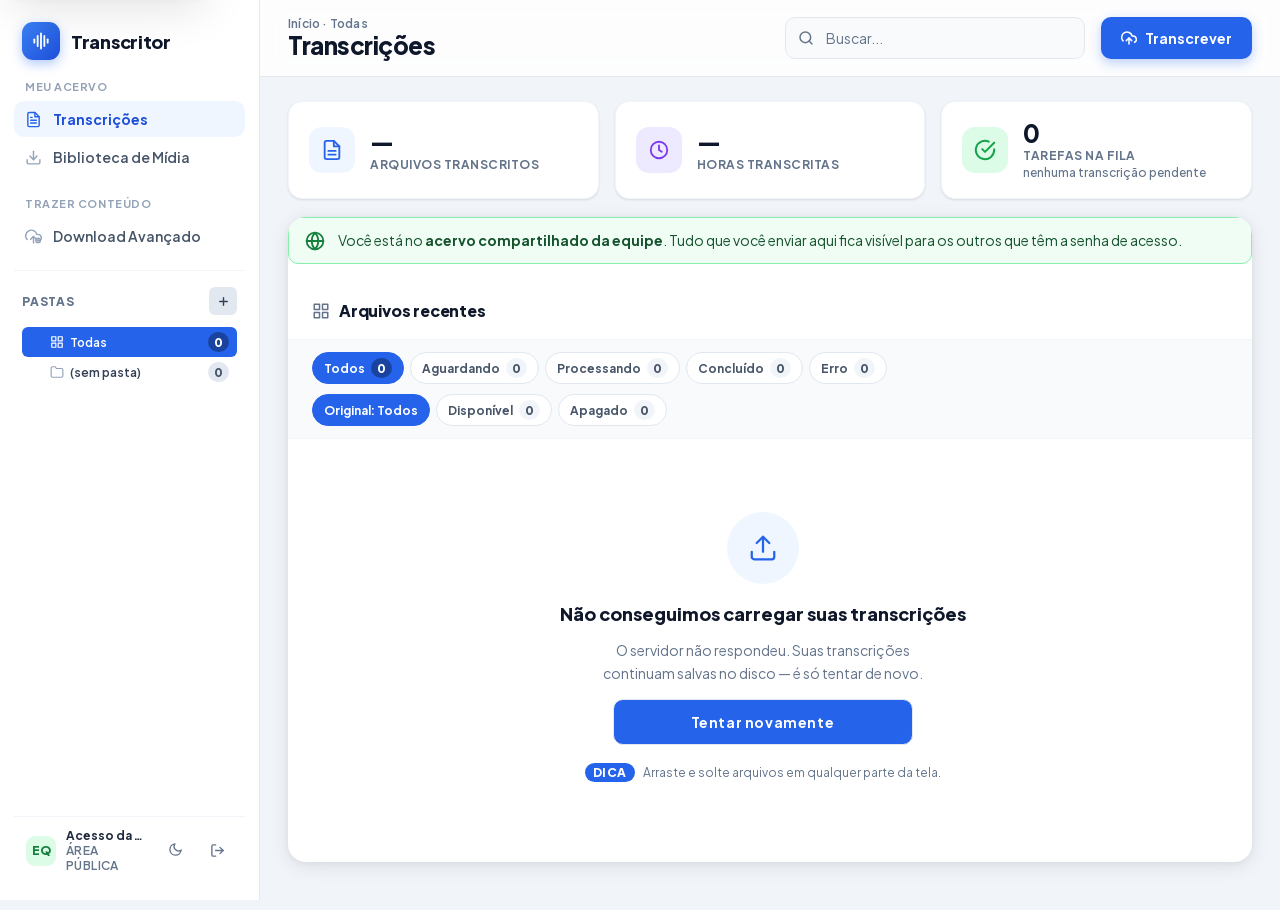
==== index.html @ 123b04af "fix(ui): Configurações cabe na tela sem rolar O modal tinha 480px de largura e 1110px de conteúdo co" ====
<!DOCTYPE html>
<html lang="pt-BR">
<head>
  <meta charset="UTF-8" />
  <meta name="viewport" content="width=device-width, initial-scale=1.0, viewport-fit=cover" />
  <title>Whisper Transcritor</title>
  <link rel="icon" type="image/svg+xml" href="/static/favicon.svg" />
  <!-- Tema: CLARO por padrão. Só fica escuro se o usuário tiver escolhido antes.
       Roda antes do CSS para não haver flash de tema errado no carregamento. -->
  <script>
    (function () {
      try {
        if (localStorage.getItem('whisper-theme') === 'dark')
          document.documentElement.setAttribute('data-theme', 'dark');
      } catch (e) {}
    })();
  </script>
  <link rel="stylesheet" href="/static/style.css" />
</head>
<body>

<a class="skip-link" href="#main">Pular para o conteúdo</a>

<div class="app-shell">

  <!-- ═══ SIDEBAR GLOBAL ═══ -->
  <aside class="app-sidebar" id="app-sidebar" aria-label="Navegação principal">
    <div class="app-brand">
      <div class="app-brand-mark" aria-hidden="true">
        <svg width="20" height="20" viewBox="0 0 24 24" fill="none" stroke="currentColor" stroke-width="2.2" stroke-linecap="round" stroke-linejoin="round"><line x1="4" y1="10" x2="4" y2="14"/><line x1="8" y1="6" x2="8" y2="18"/><line x1="12" y1="3" x2="12" y2="21"/><line x1="16" y1="6" x2="16" y2="18"/><line x1="20" y1="10" x2="20" y2="14"/></svg>
      </div>
      <span class="app-brand-name">Transcritor</span>
    </div>

    <nav class="app-nav" role="tablist" aria-label="Seções">
      <div class="nav-group-label" aria-hidden="true">Meu acervo</div>
      <button type="button" id="main-tab-transcriptions" class="app-nav-item" role="tab" aria-selected="true" aria-controls="card-transcriptions" tabindex="0" onclick="switchMainTab('transcriptions')" onkeydown="onTablistKey(event, 'main')">
        <svg width="17" height="17" viewBox="0 0 24 24" fill="none" stroke="currentColor" stroke-width="2" stroke-linecap="round" stroke-linejoin="round" aria-hidden="true"><path d="M14 2H6a2 2 0 0 0-2 2v16a2 2 0 0 0 2 2h12a2 2 0 0 0 2-2V8z"/><polyline points="14 2 14 8 20 8"/><line x1="16" y1="13" x2="8" y2="13"/><line x1="16" y1="17" x2="8" y2="17"/><polyline points="10 9 9 9 8 9"/></svg>
        Transcrições
      </button>
      <button type="button" id="main-tab-public" class="app-nav-item admin-only" role="tab" aria-selected="false" aria-controls="card-transcriptions" tabindex="-1" onclick="switchMainTab('public')" onkeydown="onTablistKey(event, 'main')">
        <svg width="17" height="17" viewBox="0 0 24 24" fill="none" stroke="currentColor" stroke-width="2" stroke-linecap="round" stroke-linejoin="round" aria-hidden="true"><circle cx="12" cy="12" r="10"/><line x1="2" y1="12" x2="22" y2="12"/><path d="M12 2a15.3 15.3 0 0 1 4 10 15.3 15.3 0 0 1-4 10 15.3 15.3 0 0 1-4-10 15.3 15.3 0 0 1 4-10z"/></svg>
        Transcrições Públicas
      </button>
      <button type="button" id="main-tab-media" class="app-nav-item" role="tab" aria-selected="false" aria-controls="card-media" tabindex="-1" onclick="switchMainTab('media')" onkeydown="onTablistKey(event, 'main')">
        <svg width="17" height="17" viewBox="0 0 24 24" fill="none" stroke="currentColor" stroke-width="2" stroke-linecap="round" stroke-linejoin="round" aria-hidden="true"><path d="M21 15v4a2 2 0 0 1-2 2H5a2 2 0 0 1-2-2v-4"/><polyline points="7 10 12 15 17 10"/><line x1="12" y1="15" x2="12" y2="3"/></svg>
        Biblioteca de Mídia
      </button>
      <div class="nav-group-label" aria-hidden="true">Trazer conteúdo</div>
      <button type="button" id="main-tab-advanced" class="app-nav-item" role="tab" aria-selected="false" aria-controls="card-advanced" tabindex="-1" onclick="switchMainTab('advanced')" onkeydown="onTablistKey(event, 'main')">
        <svg width="17" height="17" viewBox="0 0 24 24" fill="none" stroke="currentColor" stroke-width="2" stroke-linecap="round" stroke-linejoin="round" aria-hidden="true"><polyline points="16 16 12 12 8 16"/><line x1="12" y1="12" x2="12" y2="21"/><path d="M20.39 18.39A5 5 0 0 0 18 9h-1.26A8 8 0 1 0 3 16.3"/><circle cx="18.5" cy="17.5" r="3.2"/><path d="M18.5 16.3v2.4M17.3 17.5h2.4"/></svg>
        Download Avançado
      </button>
      <button type="button" id="main-tab-subs" class="app-nav-item admin-only" role="tab" aria-selected="false" aria-controls="card-subs" tabindex="-1" onclick="switchMainTab('subs')" onkeydown="onTablistKey(event, 'main')">
        <svg width="17" height="17" viewBox="0 0 24 24" fill="none" stroke="currentColor" stroke-width="2" stroke-linecap="round" stroke-linejoin="round" aria-hidden="true"><path d="M4 11a9 9 0 0 1 9 9"/><path d="M4 4a16 16 0 0 1 16 16"/><circle cx="5" cy="19" r="1.5"/></svg>
        Assinaturas
      </button>
      <button type="button" id="main-tab-social" class="app-nav-item admin-only" role="tab" aria-selected="false" aria-controls="card-social" tabindex="-1" onclick="switchMainTab('social')" onkeydown="onTablistKey(event, 'main')">
        <svg width="17" height="17" viewBox="0 0 24 24" fill="none" stroke="currentColor" stroke-width="2" stroke-linecap="round" stroke-linejoin="round" aria-hidden="true"><rect x="2" y="2" width="20" height="20" rx="5"/><circle cx="12" cy="12" r="4"/><circle cx="17.5" cy="6.5" r="1"/></svg>
        Redes Sociais
      </button>
      <div class="nav-group-label group-empty-for-public" aria-hidden="true">Ferramentas</div>
      <button type="button" id="main-tab-compress" class="app-nav-item admin-only" role="tab" aria-selected="false" aria-controls="card-compress" tabindex="-1" onclick="switchMainTab('compress')" onkeydown="onTablistKey(event, 'main')">
        <svg width="17" height="17" viewBox="0 0 24 24" fill="none" stroke="currentColor" stroke-width="2" stroke-linecap="round" stroke-linejoin="round" aria-hidden="true"><polyline points="4 14 10 14 10 20"/><polyline points="20 10 14 10 14 4"/><line x1="14" y1="10" x2="21" y2="3"/><line x1="3" y1="21" x2="10" y2="14"/></svg>
        Comprimir Vídeo
      </button>
      <button type="button" class="app-nav-item admin-only" onclick="openSettings()">
        <svg width="17" height="17" viewBox="0 0 24 24" fill="none" stroke="currentColor" stroke-width="2" stroke-linecap="round" stroke-linejoin="round" aria-hidden="true"><circle cx="12" cy="12" r="3"/><path d="M19.4 15a1.65 1.65 0 0 0 .33 1.82l.06.06a2 2 0 0 1 0 2.83 2 2 0 0 1-2.83 0l-.06-.06a1.65 1.65 0 0 0-1.82-.33 1.65 1.65 0 0 0-1 1.51V21a2 2 0 0 1-2 2 2 2 0 0 1-2-2v-.09A1.65 1.65 0 0 0 9 19.4a1.65 1.65 0 0 0-1.82.33l-.06.06a2 2 0 0 1-2.83 0 2 2 0 0 1 0-2.83l.06-.06a1.65 1.65 0 0 0 .33-1.82 1.65 1.65 0 0 0-1.51-1H3a2 2 0 0 1-2-2 2 2 0 0 1 2-2h.09A1.65 1.65 0 0 0 4.6 9a1.65 1.65 0 0 0-.33-1.82l-.06-.06a2 2 0 0 1 0-2.83 2 2 0 0 1 2.83 0l.06.06a1.65 1.65 0 0 0 1.82.33H9a1.65 1.65 0 0 0 1-1.51V3a2 2 0 0 1 2-2 2 2 0 0 1 2 2v.09a1.65 1.65 0 0 0 1 1.51 1.65 1.65 0 0 0 1.82-.33l.06-.06a2 2 0 0 1 2.83 0 2 2 0 0 1 0 2.83l-.06.06a1.65 1.65 0 0 0-.33 1.82V9a1.65 1.65 0 0 0 1.51 1H21a2 2 0 0 1 2 2 2 2 0 0 1-2 2h-.09a1.65 1.65 0 0 0-1.51 1z"/></svg>
        Configurações
      </button>
    </nav>

    <!-- Sidebar de pastas -->
    <aside class="folder-sidebar" id="folder-sidebar" aria-label="Pastas">
      <div class="folder-sidebar-header">
        <span class="folder-sidebar-title">Pastas</span>
        <button type="button" class="folder-new-btn" onclick="promptCreateFolder('')" aria-label="Nova pasta na raiz" title="Nova pasta">
          <svg width="13" height="13" viewBox="0 0 24 24" fill="none" stroke="currentColor" stroke-width="2.6" stroke-linecap="round" stroke-linejoin="round" aria-hidden="true"><line x1="12" y1="5" x2="12" y2="19"/><line x1="5" y1="12" x2="19" y2="12"/></svg>
          <span class="folder-new-btn-label">Nova pasta</span>
        </button>
      </div>
      <div class="folder-tree" id="folder-tree">
        <!-- populated by renderFolderTree() -->
      </div>
    </aside>

    <!-- Identidade da sessão + sair -->
    <div class="session-box" id="session-box">
      <div class="session-avatar" id="session-avatar" aria-hidden="true">—</div>
      <div class="session-info">
        <div class="session-role" id="session-role">Carregando...</div>
        <div class="session-hint" id="session-hint"></div>
      </div>
      <button type="button" class="session-logout" id="theme-toggle" onclick="toggleTheme()" aria-label="Alternar tema claro/escuro" title="Tema claro/escuro">
        <span id="theme-icon" aria-hidden="true"></span>
      </button>
      <button type="button" class="session-logout" onclick="doLogout()" aria-label="Sair" title="Sair">
        <svg width="15" height="15" viewBox="0 0 24 24" fill="none" stroke="currentColor" stroke-width="2.2" stroke-linecap="round" stroke-linejoin="round" aria-hidden="true"><path d="M9 21H5a2 2 0 0 1-2-2V5a2 2 0 0 1 2-2h4"/><polyline points="16 17 21 12 16 7"/><line x1="21" y1="12" x2="9" y2="12"/></svg>
      </button>
    </div>
  </aside>

  <!-- ═══ COLUNA PRINCIPAL ═══ -->
  <div class="app-main" id="main" role="main">

    <!-- Header -->
    <header class="topbar">
      <button type="button" class="topbar-menu" onclick="openSidebar()" aria-label="Abrir menu">
        <svg width="20" height="20" viewBox="0 0 24 24" fill="none" stroke="currentColor" stroke-width="2.2" stroke-linecap="round" stroke-linejoin="round" aria-hidden="true"><line x1="3" y1="12" x2="21" y2="12"/><line x1="3" y1="6" x2="21" y2="6"/><line x1="3" y1="18" x2="21" y2="18"/></svg>
      </button>
      <div class="topbar-head">
        <div class="breadcrumb"><span class="bc-home">Início</span> · <span id="breadcrumb-folder">Todas</span></div>
        <h1 class="topbar-title" id="page-title">Transcrições</h1>
      </div>
      <div class="topbar-search" role="search">
        <svg width="16" height="16" viewBox="0 0 24 24" fill="none" stroke="currentColor" stroke-width="2.2" stroke-linecap="round" stroke-linejoin="round" aria-hidden="true"><circle cx="11" cy="11" r="8"/><line x1="21" y1="21" x2="16.65" y2="16.65"/></svg>
        <input type="search" id="topbar-search-input" placeholder="Buscar..." aria-label="Buscar arquivos" oninput="filterFiles(this.value)" />
      </div>
      <button type="button" class="topbar-cta" onclick="openModal('file')">
        <svg width="16" height="16" viewBox="0 0 24 24" fill="none" stroke="currentColor" stroke-width="2.3" stroke-linecap="round" stroke-linejoin="round" aria-hidden="true"><polyline points="16 16 12 12 8 16"/><line x1="12" y1="12" x2="12" y2="21"/><path d="M20.39 18.39A5 5 0 0 0 18 9h-1.26A8 8 0 1 0 3 16.3"/></svg>
        Transcrever
      </button>
    </header>

    <!-- Conteúdo -->
    <div class="app-content">

    <!-- Stats Cards -->
    <div class="stats-row" role="region" aria-label="Estatísticas de uso">
      <div class="stat-card">
        <div class="stat-icon stat-icon-blue" aria-hidden="true">
          <svg width="22" height="22" viewBox="0 0 24 24" fill="none" stroke="currentColor" stroke-width="2" stroke-linecap="round" stroke-linejoin="round"><path d="M14 2H6a2 2 0 0 0-2 2v16a2 2 0 0 0 2 2h12a2 2 0 0 0 2-2V8z"/><polyline points="14 2 14 8 20 8"/><line x1="16" y1="13" x2="8" y2="13"/><line x1="16" y1="17" x2="8" y2="17"/></svg>
        </div>
        <div class="stat-body">
          <div class="stat-value" id="stat-count">—</div>
          <div class="stat-label">Arquivos transcritos</div>
        </div>
      </div>
      <div class="stat-card">
        <div class="stat-icon stat-icon-violet" aria-hidden="true">
          <svg width="22" height="22" viewBox="0 0 24 24" fill="none" stroke="currentColor" stroke-width="2" stroke-linecap="round" stroke-linejoin="round"><circle cx="12" cy="12" r="9"/><polyline points="12 7 12 12 15 14"/></svg>
        </div>
        <div class="stat-body">
          <div class="stat-value" id="stat-hours">—</div>
          <div class="stat-label">Horas transcritas</div>
        </div>
      </div>
      <div class="stat-card">
        <div class="stat-icon stat-icon-green" aria-hidden="true">
          <svg width="22" height="22" viewBox="0 0 24 24" fill="none" stroke="currentColor" stroke-width="2.2" stroke-linecap="round" stroke-linejoin="round"><path d="M22 11.08V12a10 10 0 1 1-5.93-9.14"/><polyline points="22 4 12 14.01 9 11.01"/></svg>
        </div>
        <div class="stat-body">
          <div class="stat-value" id="stat-queue">—</div>
          <div class="stat-label">Tarefas na fila</div>
          <div class="stat-sub" id="stat-queue-sub">aguardando ou processando</div>
        </div>
      </div>
    </div>

  <!-- Cleanup banner: mídias antigas (>7 dias) — fica oculto por padrão; mostrado por checkOldMediaCleanup() -->
  <div class="cleanup-banner" id="cleanup-banner" role="status" aria-live="polite" style="display:none">
    <svg class="cleanup-icon" width="20" height="20" viewBox="0 0 24 24" fill="none" stroke="currentColor" stroke-width="2.2" stroke-linecap="round" stroke-linejoin="round" aria-hidden="true"><path d="M10.29 3.86 1.82 18a2 2 0 0 0 1.71 3h16.94a2 2 0 0 0 1.71-3L13.71 3.86a2 2 0 0 0-3.42 0z"/><line x1="12" y1="9" x2="12" y2="13"/><line x1="12" y1="17" x2="12.01" y2="17"/></svg>
    <div class="cleanup-text">
      <strong id="cleanup-headline">— vídeos/áudios com mais de 7 dias</strong> · ocupa <span id="cleanup-size">—</span> — as <strong>transcrições continuam salvas</strong>.
    </div>
    <div class="cleanup-actions">
      <button type="button" class="btn btn-ghost" onclick="dismissCleanupBanner()">Lembrar depois</button>
      <button type="button" class="btn btn-primary" onclick="runOldMediaCleanup()" id="cleanup-confirm-btn">Apagar agora</button>
    </div>
  </div>

  <!-- yt-dlp desatualizado — causa mais comum de "todo download do YouTube falhou de uma vez".
       Fica oculto por padrão; mostrado por checkYtdlpOutdated() quando há versão mais nova. -->
  <div class="cleanup-banner" id="ytdlp-outdated-banner" role="status" aria-live="polite" style="display:none">
    <svg class="cleanup-icon" width="20" height="20" viewBox="0 0 24 24" fill="none" stroke="currentColor" stroke-width="2.2" stroke-linecap="round" stroke-linejoin="round" aria-hidden="true"><path d="M10.29 3.86 1.82 18a2 2 0 0 0 1.71 3h16.94a2 2 0 0 0 1.71-3L13.71 3.86a2 2 0 0 0-3.42 0z"/><line x1="12" y1="9" x2="12" y2="13"/><line x1="12" y1="17" x2="12.01" y2="17"/></svg>
    <div class="cleanup-text">
      <strong>Downloader do YouTube desatualizado</strong> (<span id="ytdlp-installed-ver">—</span> instalado,
      <span id="ytdlp-latest-ver">—</span> disponível) — o YouTube muda com frequência e uma versão antiga
      costuma fazer <strong>todos os downloads falharem de uma vez</strong>.
    </div>
    <div class="cleanup-actions">
      <button type="button" class="btn btn-ghost" onclick="dismissYtdlpBanner()">Lembrar depois</button>
      <button type="button" class="btn btn-primary" onclick="updateYtdlp()" id="ytdlp-update-btn">Atualizar agora</button>
    </div>
  </div>

    <!-- Files Card -->
    <div class="card" id="card-transcriptions" role="tabpanel" aria-labelledby="main-tab-transcriptions">

    <!-- Card principal (conte\u00fado original) -->
    <div id="card-transcriptions-main" style="display:flex;flex-direction:column;min-width:0;">

    <!-- Faixa da Área Pública: aparece na aba "Transcrições Públicas" (admin) e
         no topo da tela de quem entrou com a senha de funcionário. -->
    <div class="public-banner" id="public-banner" style="display:none">
      <svg class="public-banner-icon" width="20" height="20" viewBox="0 0 24 24" fill="none" stroke="currentColor" stroke-width="2.2" stroke-linecap="round" stroke-linejoin="round" aria-hidden="true"><circle cx="12" cy="12" r="10"/><line x1="2" y1="12" x2="22" y2="12"/><path d="M12 2a15.3 15.3 0 0 1 4 10 15.3 15.3 0 0 1-4 10 15.3 15.3 0 0 1-4-10 15.3 15.3 0 0 1 4-10z"/></svg>
      <div class="public-banner-text" id="public-banner-text">—</div>
      <div class="public-banner-actions admin-only">
        <button type="button" class="btn btn-ghost" onclick="openSettings()">Gerenciar acesso</button>
      </div>
    </div>

    <!-- Bulk bar -->
    <div class="bulk-bar" id="bulk-bar" role="toolbar" aria-label="Ações em lote" aria-live="polite">
      <svg width="14" height="14" viewBox="0 0 24 24" fill="none" stroke="currentColor" stroke-width="2.5" stroke-linecap="round" stroke-linejoin="round" aria-hidden="true"><polyline points="20 6 9 17 4 12"/></svg>
      <span id="bulk-count">0 selecionados</span>
      <div class="bulk-actions">
        <button type="button" class="bulk-btn" onclick="retrySelected()">
          <svg width="12" height="12" viewBox="0 0 24 24" fill="none" stroke="currentColor" stroke-width="2.5" stroke-linecap="round" stroke-linejoin="round" aria-hidden="true"><polyline points="1 4 1 10 7 10"/><path d="M3.51 15a9 9 0 1 0 2.13-9.36L1 10"/></svg>
          Tentar novamente
        </button>
        <button type="button" class="bulk-btn" onclick="downloadSelected()">
          <svg width="12" height="12" viewBox="0 0 24 24" fill="none" stroke="currentColor" stroke-width="2.5" stroke-linecap="round" stroke-linejoin="round" aria-hidden="true"><path d="M21 15v4a2 2 0 0 1-2 2H5a2 2 0 0 1-2-2v-4"/><polyline points="7 10 12 15 17 10"/><line x1="12" y1="15" x2="12" y2="3"/></svg>
          Baixar TXT
        </button>
        <button type="button" class="bulk-btn" onclick="downloadAllZip()">
          <svg width="12" height="12" viewBox="0 0 24 24" fill="none" stroke="currentColor" stroke-width="2.5" stroke-linecap="round" stroke-linejoin="round" aria-hidden="true"><path d="M21 15v4a2 2 0 0 1-2 2H5a2 2 0 0 1-2-2v-4"/><polyline points="7 10 12 15 17 10"/><line x1="12" y1="15" x2="12" y2="3"/></svg>
          Baixar ZIP
        </button>
        <button type="button" class="bulk-btn" onclick="moveSelectedToFolder()">
          <svg width="12" height="12" viewBox="0 0 24 24" fill="none" stroke="currentColor" stroke-width="2.5" stroke-linecap="round" stroke-linejoin="round" aria-hidden="true"><path d="M22 19a2 2 0 0 1-2 2H4a2 2 0 0 1-2-2V5a2 2 0 0 1 2-2h5l2 3h9a2 2 0 0 1 2 2z"/></svg>
          Mover para pasta
        </button>
        <button type="button" class="bulk-btn admin-only" onclick="publishSelected(true)">
          <svg width="12" height="12" viewBox="0 0 24 24" fill="none" stroke="currentColor" stroke-width="2.5" stroke-linecap="round" stroke-linejoin="round" aria-hidden="true"><circle cx="12" cy="12" r="10"/><line x1="2" y1="12" x2="22" y2="12"/><path d="M12 2a15.3 15.3 0 0 1 4 10 15.3 15.3 0 0 1-4 10 15.3 15.3 0 0 1-4-10 15.3 15.3 0 0 1 4-10z"/></svg>
          Publicar
        </button>
        <button type="button" class="bulk-btn admin-only" onclick="publishSelected(false)">
          <svg width="12" height="12" viewBox="0 0 24 24" fill="none" stroke="currentColor" stroke-width="2.5" stroke-linecap="round" stroke-linejoin="round" aria-hidden="true"><rect x="3" y="11" width="18" height="11" rx="2"/><path d="M7 11V7a5 5 0 0 1 10 0v4"/></svg>
          Tornar privado
        </button>
        <button type="button" class="bulk-btn danger" onclick="deleteSelected()">
          <svg width="12" height="12" viewBox="0 0 24 24" fill="none" stroke="currentColor" stroke-width="2.5" stroke-linecap="round" stroke-linejoin="round" aria-hidden="true"><polyline points="3 6 5 6 21 6"/><path d="M19 6l-1 14a2 2 0 0 1-2 2H8a2 2 0 0 1-2-2L5 6"/><path d="M10 11v6M14 11v6"/></svg>
          Excluir
        </button>
      </div>
    </div>

    <!-- Card header -->
    <div class="card-header">
      <div class="card-title">
        <svg width="18" height="18" viewBox="0 0 24 24" fill="none" stroke="currentColor" stroke-width="2" stroke-linecap="round" stroke-linejoin="round" aria-hidden="true"><rect x="3" y="3" width="7" height="7"/><rect x="14" y="3" width="7" height="7"/><rect x="14" y="14" width="7" height="7"/><rect x="3" y="14" width="7" height="7"/></svg>
        Arquivos recentes
      </div>
    </div>

    <!-- Filter bar: status chips + folder select -->
    <div class="filter-bar" role="region" aria-label="Filtros">
      <div class="chip-group" role="group" aria-label="Filtrar por status">
        <button type="button" class="chip" data-status="all" aria-pressed="true" onclick="setStatusFilter('all')">
          Todos <span class="chip-count" id="chip-count-all">0</span>
        </button>
        <button type="button" class="chip" data-status="queued" aria-pressed="false" onclick="setStatusFilter('queued')">
          Aguardando <span class="chip-count" id="chip-count-queued">0</span>
        </button>
        <button type="button" class="chip" data-status="processing" aria-pressed="false" onclick="setStatusFilter('processing')">
          Processando <span class="chip-count" id="chip-count-processing">0</span>
        </button>
        <button type="button" class="chip" data-status="done" aria-pressed="false" onclick="setStatusFilter('done')">
          Concluído <span class="chip-count" id="chip-count-done">0</span>
        </button>
        <button type="button" class="chip" data-status="error" aria-pressed="false" onclick="setStatusFilter('error')">
          Erro <span class="chip-count" id="chip-count-error">0</span>
        </button>
      </div>
      <div class="chip-group" role="group" aria-label="Filtrar por arquivo original">
        <button type="button" class="chip" data-original="all" aria-pressed="true" onclick="setOriginalFilter('all')">
          Original: Todos
        </button>
        <button type="button" class="chip" data-original="available" aria-pressed="false" onclick="setOriginalFilter('available')">
          Disponível <span class="chip-count" id="chip-count-original-available">0</span>
        </button>
        <button type="button" class="chip" data-original="missing" aria-pressed="false" onclick="setOriginalFilter('missing')">
          Apagado <span class="chip-count" id="chip-count-original-missing">0</span>
        </button>
      </div>
      <div class="filter-select-wrap">
        <select id="status-filter-select" class="filter-select" aria-label="Filtrar por status" onchange="setStatusFilter(this.value)">
          <option value="all" id="opt-status-all" selected>Todos (0)</option>
          <option value="queued" id="opt-status-queued">Aguardando (0)</option>
          <option value="processing" id="opt-status-processing">Processando (0)</option>
          <option value="done" id="opt-status-done">Concluído (0)</option>
          <option value="error" id="opt-status-error">Erro (0)</option>
        </select>
        <select id="original-filter-select" class="filter-select" aria-label="Filtrar por arquivo original" onchange="setOriginalFilter(this.value)">
          <option value="all" selected>Original: Todos</option>
          <option value="available" id="opt-original-available">Disponível (0)</option>
          <option value="missing" id="opt-original-missing">Apagado (0)</option>
        </select>
      </div>
      <div class="folder-select-wrap">
        <button type="button" class="sidebar-toggle" onclick="openSidebar()" aria-label="Abrir barra de pastas">
          <svg width="14" height="14" viewBox="0 0 24 24" fill="none" stroke="currentColor" stroke-width="2.2" stroke-linecap="round" stroke-linejoin="round" aria-hidden="true"><path d="M22 19a2 2 0 0 1-2 2H4a2 2 0 0 1-2-2V5a2 2 0 0 1 2-2h5l2 3h9a2 2 0 0 1 2 2z"/></svg>
          <span id="current-folder-label">Pastas</span>
        </button>
      </div>
    </div>

    <!-- Queue summary: barra de progresso do item atual + tempo estimado restante -->
    <div class="queue-summary" id="queue-summary" role="status" aria-live="polite">
      <div class="queue-summary-row">
        <span class="queue-summary-label">
          <svg width="14" height="14" viewBox="0 0 24 24" fill="none" stroke="currentColor" stroke-width="2.2" stroke-linecap="round" stroke-linejoin="round" aria-hidden="true"><circle cx="12" cy="12" r="10"/><polyline points="12 6 12 12 16 14"/></svg>
          <span id="queue-summary-text">—</span>
        </span>
        <span class="queue-summary-eta" id="queue-summary-eta"></span>
      </div>
      <div class="queue-summary-bar"><div class="queue-summary-bar-fill" id="queue-summary-fill" style="width:0%"></div></div>
    </div>

    <!-- Search bar -->
    <div class="search-bar" id="search-bar" role="search">
      <div class="search-wrap">
        <svg width="15" height="15" viewBox="0 0 24 24" fill="none" stroke="currentColor" stroke-width="2.2" stroke-linecap="round" stroke-linejoin="round" aria-hidden="true"><circle cx="11" cy="11" r="8"/><line x1="21" y1="21" x2="16.65" y2="16.65"/></svg>
        <input type="search" class="search-input" id="search-input"
          placeholder="Buscar por nome de arquivo..."
          aria-label="Buscar arquivos"
          oninput="filterFiles(this.value)" />
      </div>
    </div>

    <!-- Table -->
    <div id="table-wrap">
      <table class="files-table" aria-label="Lista de arquivos transcritos">
        <thead>
          <tr>
            <th class="col-check" scope="col"><input type="checkbox" class="checkbox" id="check-all" aria-label="Selecionar todas as linhas visíveis" onchange="toggleAll(this)" /></th>
            <th class="col-name   sortable" scope="col" data-sort="name"><button type="button" class="th-sort-btn" onclick="setSort('name')">Nome <span class="sort-arrow" aria-hidden="true">↕</span></button></th>
            <th class="col-date   sortable" scope="col" data-sort="date"><button type="button" class="th-sort-btn" onclick="setSort('date')">Enviado <span class="sort-arrow" aria-hidden="true">↕</span></button></th>
            <th class="col-dur"             scope="col">Duração</th>
            <th class="col-mode   sortable" scope="col" data-sort="mode"><button type="button" class="th-sort-btn" onclick="setSort('mode')">Modo <span class="sort-arrow" aria-hidden="true">↕</span></button></th>
            <th class="col-status sortable" scope="col" data-sort="status"><button type="button" class="th-sort-btn" onclick="setSort('status')">Status <span class="sort-arrow" aria-hidden="true">↕</span></button></th>
            <th class="col-actions" scope="col"><span class="sr-only">Ações</span></th>
          </tr>
        </thead>
        <tbody id="files-tbody"></tbody>
      </table>

      <!-- Skeleton: espelha a estrutura da tabela durante o carregamento inicial.
           Evita anunciar "nenhum registro" antes de os dados chegarem. -->
      <div class="tbl-skeleton" id="files-skeleton" aria-hidden="true">
        <div class="skel-row"><span class="skel-bone w-check"></span><span class="skel-bone w-name"></span><span class="skel-bone w-date"></span><span class="skel-bone w-badge"></span></div>
        <div class="skel-row"><span class="skel-bone w-check"></span><span class="skel-bone w-name"></span><span class="skel-bone w-date"></span><span class="skel-bone w-badge"></span></div>
        <div class="skel-row"><span class="skel-bone w-check"></span><span class="skel-bone w-name"></span><span class="skel-bone w-date"></span><span class="skel-bone w-badge"></span></div>
        <div class="skel-row"><span class="skel-bone w-check"></span><span class="skel-bone w-name"></span><span class="skel-bone w-date"></span><span class="skel-bone w-badge"></span></div>
      </div>

      <!-- Empty state -->
      <div class="empty-state" id="empty-state" role="status" aria-live="polite">
        <div class="empty-icon" aria-hidden="true">
          <svg width="30" height="30" viewBox="0 0 24 24" fill="none" stroke="currentColor" stroke-width="1.8" stroke-linecap="round" stroke-linejoin="round"><path d="M21 15v4a2 2 0 0 1-2 2H5a2 2 0 0 1-2-2v-4"/><polyline points="17 8 12 3 7 8"/><line x1="12" y1="3" x2="12" y2="15"/></svg>
        </div>
        <div class="empty-title" id="empty-title">Nenhuma transcrição ainda</div>
        <div class="empty-sub" id="empty-sub">Envie um áudio ou vídeo e a transcrição fica pronta em minutos.</div>
        <button type="button" class="btn btn-primary-lg" id="empty-cta" style="max-width:300px" onclick="openModal('file')">
          <svg width="16" height="16" viewBox="0 0 24 24" fill="none" stroke="currentColor" stroke-width="2.5" stroke-linecap="round" stroke-linejoin="round" aria-hidden="true"><polyline points="16 16 12 12 8 16"/><line x1="12" y1="12" x2="12" y2="21"/><path d="M20.39 18.39A5 5 0 0 0 18 9h-1.26A8 8 0 1 0 3 16.3"/></svg>
          Transcrever primeiro arquivo
        </button>
        <div class="tip-row">
          <span class="tip-tag">DICA</span>
          Arraste e solte arquivos em qualquer parte da tela.
        </div>
      </div>
    </div>

    </div><!-- /#card-transcriptions-main -->
    </div><!-- /#card-transcriptions -->

    <!-- Media Card -->
    <div class="card" id="card-media" style="display:none;" role="tabpanel" aria-labelledby="main-tab-media">
    <div class="card-header">
      <div class="card-title">
        <svg width="18" height="18" viewBox="0 0 24 24" fill="none" stroke="currentColor" stroke-width="2" stroke-linecap="round" stroke-linejoin="round" aria-hidden="true"><path d="M21 15v4a2 2 0 0 1-2 2H5a2 2 0 0 1-2-2v-4"/><polyline points="7 10 12 15 17 10"/><line x1="12" y1="15" x2="12" y2="3"/></svg>
        Vídeos e Áudios Armazenados
      </div>
      <div class="media-space-summary" id="media-space-summary">—</div>
    </div>

    <!-- Bulk bar -->
    <div class="bulk-bar" id="media-bulk-bar" role="toolbar" aria-label="Ações em lote (mídia)" aria-live="polite">
      <svg width="14" height="14" viewBox="0 0 24 24" fill="none" stroke="currentColor" stroke-width="2.5" stroke-linecap="round" stroke-linejoin="round" aria-hidden="true"><polyline points="20 6 9 17 4 12"/></svg>
      <span id="media-bulk-count">0 selecionados</span>
      <div class="bulk-actions">
        <button type="button" class="bulk-btn" onclick="retrySelectedMedia()">
          <svg width="12" height="12" viewBox="0 0 24 24" fill="none" stroke="currentColor" stroke-width="2.5" stroke-linecap="round" stroke-linejoin="round" aria-hidden="true"><polyline points="1 4 1 10 7 10"/><path d="M3.51 15a9 9 0 1 0 2.13-9.36L1 10"/></svg>
          Tentar novamente
        </button>
        <button type="button" class="bulk-btn admin-only" onclick="publishSelectedMedia(true)">
          <svg width="12" height="12" viewBox="0 0 24 24" fill="none" stroke="currentColor" stroke-width="2.5" stroke-linecap="round" stroke-linejoin="round" aria-hidden="true"><circle cx="12" cy="12" r="10"/><line x1="2" y1="12" x2="22" y2="12"/><path d="M12 2a15.3 15.3 0 0 1 4 10 15.3 15.3 0 0 1-4 10 15.3 15.3 0 0 1-4-10 15.3 15.3 0 0 1 4-10z"/></svg>
          Publicar
        </button>
        <button type="button" class="bulk-btn admin-only" onclick="publishSelectedMedia(false)">
          <svg width="12" height="12" viewBox="0 0 24 24" fill="none" stroke="currentColor" stroke-width="2.5" stroke-linecap="round" stroke-linejoin="round" aria-hidden="true"><rect x="3" y="11" width="18" height="11" rx="2"/><path d="M7 11V7a5 5 0 0 1 10 0v4"/></svg>
          Tornar privado
        </button>
        <button type="button" class="bulk-btn admin-only" onclick="compressSelectedMedia()"
                title="Reduz o tamanho dos arquivos mantendo o vídeo assistível">
          <svg width="12" height="12" viewBox="0 0 24 24" fill="none" stroke="currentColor" stroke-width="2.5" stroke-linecap="round" stroke-linejoin="round" aria-hidden="true"><polyline points="4 14 10 14 10 20"/><polyline points="20 10 14 10 14 4"/><line x1="14" y1="10" x2="21" y2="3"/><line x1="3" y1="21" x2="10" y2="14"/></svg>
          Comprimir
        </button>
        <button type="button" class="bulk-btn danger" onclick="deleteSelectedMedia()">
          <svg width="12" height="12" viewBox="0 0 24 24" fill="none" stroke="currentColor" stroke-width="2.5" stroke-linecap="round" stroke-linejoin="round" aria-hidden="true"><polyline points="3 6 5 6 21 6"/><path d="M19 6l-1 14a2 2 0 0 1-2 2H8a2 2 0 0 1-2-2L5 6"/><path d="M10 11v6M14 11v6"/></svg>
          Excluir
        </button>
      </div>
    </div>

    <!-- Filter bar: tipo (áudio/vídeo) -->
    <div class="filter-bar" role="region" aria-label="Filtros de mídia">
      <div class="chip-group" role="group" aria-label="Filtrar por tipo">
        <button type="button" class="chip" data-mtype="all" aria-pressed="true" onclick="setMediaTypeFilter('all')">
          Todos <span class="chip-count" id="mchip-count-all">0</span>
        </button>
        <button type="button" class="chip" data-mtype="audio" aria-pressed="false" onclick="setMediaTypeFilter('audio')">
          Áudio <span class="chip-count" id="mchip-count-audio">0</span>
        </button>
        <button type="button" class="chip" data-mtype="video" aria-pressed="false" onclick="setMediaTypeFilter('video')">
          Vídeo <span class="chip-count" id="mchip-count-video">0</span>
        </button>
        <button type="button" class="chip" data-mtype="failed" aria-pressed="false" onclick="setMediaTypeFilter('failed')">
          Falharam <span class="chip-count" id="mchip-count-failed">0</span>
        </button>
      </div>
      <div class="filter-select-wrap">
        <select id="mtype-filter-select" class="filter-select" aria-label="Filtrar por tipo" onchange="setMediaTypeFilter(this.value)">
          <option value="all" id="opt-mtype-all" selected>Todos (0)</option>
          <option value="audio" id="opt-mtype-audio">Áudio (0)</option>
          <option value="video" id="opt-mtype-video">Vídeo (0)</option>
          <option value="failed" id="opt-mtype-failed">Falharam (0)</option>
        </select>
      </div>
    </div>

    <div id="table-wrap-media">
      <table class="files-table" aria-label="Lista de mídias baixadas">
        <thead>
          <tr>
            <th class="col-check" scope="col"><input type="checkbox" class="checkbox" id="media-check-all" aria-label="Selecionar todos" onchange="toggleMediaAll(this)" /></th>
            <th class="col-name" scope="col">Nome</th>
            <th class="col-date" scope="col">Adicionado Em</th>
            <th class="col-dur" scope="col">Tamanho</th>
            <th class="col-status" scope="col">Status</th>
            <th class="col-actions" scope="col"><span class="sr-only">Ações</span></th>
          </tr>
        </thead>
        <tbody id="media-tbody"></tbody>
      </table>

      <!-- Empty state -->
      <div class="empty-state" id="empty-media-state" role="status" aria-live="polite">
        <div class="empty-icon" aria-hidden="true">
          <svg width="30" height="30" viewBox="0 0 24 24" fill="none" stroke="currentColor" stroke-width="1.8" stroke-linecap="round" stroke-linejoin="round"><path d="M21 15v4a2 2 0 0 1-2 2H5a2 2 0 0 1-2-2v-4"/><polyline points="7 10 12 15 17 10"/><line x1="12" y1="15" x2="12" y2="3"/></svg>
        </div>
        <div class="empty-title">Nenhuma mídia armazenada</div>
        <div class="empty-sub">Cole uma URL ou faça upload de um arquivo para começar a preencher sua biblioteca local.</div>
        <button type="button" class="btn btn-primary-lg" style="max-width:300px" onclick="switchTab('url'); openModal('file');">
          <svg width="16" height="16" viewBox="0 0 24 24" fill="none" stroke="currentColor" stroke-width="2.5" stroke-linecap="round" stroke-linejoin="round" aria-hidden="true"><polyline points="16 16 12 12 8 16"/><line x1="12" y1="12" x2="12" y2="21"/><path d="M20.39 18.39A5 5 0 0 0 18 9h-1.26A8 8 0 1 0 3 16.3"/></svg>
          Salvar primeiro link
        </button>
      </div>
    </div>
  </div><!-- /#card-media -->

    <!-- Social Media Card -->
    <div class="card" id="card-social" style="display:none;" role="tabpanel" aria-labelledby="main-tab-social">
    <div class="card-header">
      <div class="card-title">
        <svg width="18" height="18" viewBox="0 0 24 24" fill="none" stroke="currentColor" stroke-width="2" stroke-linecap="round" stroke-linejoin="round" aria-hidden="true"><rect x="2" y="2" width="20" height="20" rx="5"/><circle cx="12" cy="12" r="4"/><circle cx="17.5" cy="6.5" r="1"/></svg>
        Redes Sociais
      </div>
      <div class="social-engine-status" id="social-engine-status">verificando motor…</div>
    </div>

    <!-- Coletor -->
    <div class="social-collect">
      <div class="seg-tabs" role="tablist" aria-label="Modo de coleta" style="max-width:320px;margin-bottom:14px">
        <button type="button" id="social-mode-profile" class="seg-tab" role="tab" aria-selected="true" tabindex="0" onclick="setSocialMode('profile')">Por perfil</button>
        <button type="button" id="social-mode-urls" class="seg-tab" role="tab" aria-selected="false" tabindex="-1" onclick="setSocialMode('urls')">Por URLs</button>
      </div>

      <div id="social-input-profile" class="social-input-row">
        <div class="social-field">
          <label for="social-network">Rede</label>
          <select id="social-network" class="filter-select" onchange="setSocialNetwork(this.value)">
            <option value="instagram" selected>Instagram</option>
            <option value="tiktok">TikTok</option>
            <option value="youtube">YouTube</option>
            <option value="facebook">Facebook</option>
          </select>
        </div>
        <div class="social-field social-field-grow">
          <label for="social-username" id="social-username-label">Perfil do Instagram</label>
          <input type="text" id="social-username" class="social-input" placeholder="@perfil" autocomplete="off" spellcheck="false" onkeydown="if(event.key==='Enter')startSocialCollect()">
        </div>
        <div class="social-field" id="social-period-field">
          <label for="social-period">Período</label>
          <select id="social-period" class="filter-select">
            <option value="">Tudo</option>
            <option value="7">7 dias</option>
            <option value="30" selected>30 dias</option>
            <option value="90">90 dias</option>
            <option value="365">12 meses</option>
          </select>
        </div>
        <div class="social-field">
          <label for="social-max">Máx. posts</label>
          <input type="number" id="social-max" class="social-input" value="60" min="1" max="200" style="width:92px">
        </div>
      </div>

      <div id="social-input-urls" class="social-input-row" style="display:none">
        <div class="social-field social-field-grow">
          <label for="social-urls">URLs de posts/reels (uma por linha)</label>
          <textarea id="social-urls" class="social-input" rows="3" placeholder="https://www.instagram.com/reel/XXXXXXXXX/&#10;https://www.instagram.com/p/YYYYYYYYY/" spellcheck="false"></textarea>
        </div>
      </div>

      <div class="social-collect-actions">
        <button type="button" class="btn btn-primary" id="social-collect-btn" onclick="startSocialCollect()">
          <svg width="15" height="15" viewBox="0 0 24 24" fill="none" stroke="currentColor" stroke-width="2.5" stroke-linecap="round" stroke-linejoin="round" aria-hidden="true"><circle cx="11" cy="11" r="8"/><line x1="21" y1="21" x2="16.65" y2="16.65"/></svg>
          Coletar
        </button>
        <select id="social-dataset-picker" class="filter-select" style="display:none" onchange="loadSocialDataset(this.value)" aria-label="Coletas anteriores"></select>
        <span class="social-collect-hint" id="social-collect-hint"></span>
      </div>
    </div>

    <!-- Progresso da coleta -->
    <div class="social-progress" id="social-progress" style="display:none" role="status" aria-live="polite"></div>

    <!-- Analytics (perfil + métricas + filtros + mosaico) — aparece após coletar -->
    <div id="social-analytics" style="display:none">
      <div class="social-profile-head" id="social-profile-head"></div>

      <!-- Métricas: faixa inline (refletem os filtros ativos) -->
      <div class="social-metrics" id="social-kpis"></div>

      <div class="social-controls">
        <label class="social-selall"><input type="checkbox" class="checkbox" id="social-select-all" onchange="socialToggleAll(this)"> Selecionar todos</label>
        <div class="filter-select-wrap">
          <select id="social-sort" class="filter-select" onchange="renderSocialGrid()" aria-label="Ordenar">
            <option value="date">Mais recentes</option>
            <option value="er">Engajamento (ER)</option>
            <option value="views">Views</option>
            <option value="likes">Likes</option>
            <option value="comments">Comentários</option>
            <option value="reshares">Reposts</option>
          </select>
        </div>
        <div class="filter-select-wrap">
          <select id="social-format" class="filter-select" onchange="renderSocialGrid()" aria-label="Formato">
            <option value="all">Todos os formatos</option>
            <option value="video">Só vídeos</option>
            <option value="Reel/Vídeo">Reels</option>
            <option value="Carrossel">Carrosséis</option>
            <option value="Foto">Fotos</option>
          </select>
        </div>
        <input type="search" id="social-search" class="social-input social-search" placeholder="Buscar na legenda…" oninput="renderSocialGrid()">
        <div class="social-controls-right">
          <button type="button" class="chip" id="social-insights-toggle" aria-pressed="false" onclick="toggleSocialInsights()">
            <svg class="sic" viewBox="0 0 24 24" aria-hidden="true"><line x1="12" x2="12" y1="20" y2="10"/><line x1="18" x2="18" y1="20" y2="4"/><line x1="6" x2="6" y1="20" y2="16"/></svg>
            Insights
          </button>
        </div>
      </div>
      <div class="social-resrow" id="social-resrow"></div>

      <!-- Insights / Tendências (refletem os filtros) -->
      <div class="social-insights" id="social-insights" style="display:none"></div>

      <!-- Mosaico -->
      <div class="social-grid" id="social-grid"></div>
    </div>

    <!-- Empty state -->
    <div class="empty-state" id="social-empty" role="status" aria-live="polite">
      <div class="empty-icon" aria-hidden="true">
        <svg width="30" height="30" viewBox="0 0 24 24" fill="none" stroke="currentColor" stroke-width="1.8" stroke-linecap="round" stroke-linejoin="round"><rect x="2" y="2" width="20" height="20" rx="5"/><circle cx="12" cy="12" r="4"/><circle cx="17.5" cy="6.5" r="1"/></svg>
      </div>
      <div class="empty-title">Colete um perfil ou cole URLs</div>
      <div class="empty-sub">Usa sua sessão logada do ego lite para trazer os vídeos em HD com views, likes, comentários e ER — bem mais confiável que o download comum para Instagram.</div>
    </div>

    <!-- Barra de ação em lote (sticky) -->
    <div class="social-actionbar" id="social-actionbar" style="display:none" role="toolbar" aria-label="Ações dos itens selecionados" aria-live="polite">
      <div class="social-actionbar-info">
        <span id="social-sel-count">0 selecionados</span>
        <button type="button" class="social-clearsel" onclick="socialClearSel()">Limpar</button>
      </div>
      <div class="social-actionbar-opts">
        <label class="social-metachk" title="Salva um .meta.json + legenda.txt ao lado de cada mídia baixada"><input type="checkbox" id="social-include-meta"> Metadados</label>
        <select id="social-model" class="filter-select" aria-label="Modelo de transcrição" title="Modelo de transcrição">
          <option value="turbo" selected>Turbo</option>
          <option value="large">Large (preciso)</option>
          <option value="medium">Medium</option>
          <option value="small">Small</option>
        </select>
        <select id="social-language" class="filter-select" aria-label="Idioma" title="Idioma">
          <option value="pt" selected>Português</option>
          <option value="en">Inglês</option>
          <option value="es">Espanhol</option>
          <option value="auto">Detectar</option>
        </select>
      </div>
      <div class="social-actionbar-buttons">
        <button type="button" class="btn" id="social-btn-metrics" onclick="socialDownloadMetrics()">Baixar métricas</button>
        <button type="button" class="btn" id="social-btn-comments" onclick="socialFetchComments()" title="Abre cada post no ego lite e lê os comentários">Baixar comentários</button>
        <button type="button" class="btn" id="social-btn-download" onclick="submitSocialFetch('media')">Baixar mídia</button>
        <button type="button" class="btn btn-primary" id="social-btn-transcribe" onclick="submitSocialFetch('transcribe')">Transcrever</button>
      </div>
    </div>
  </div><!-- /#card-social -->

    <!-- Comprimir: arrasta um arquivo do computador e recebe ele menor -->
    <div class="card" id="card-compress" style="display:none;" role="tabpanel" aria-labelledby="main-tab-compress">
      <div class="card-header">
        <div class="card-title">
          <svg width="18" height="18" viewBox="0 0 24 24" fill="none" stroke="currentColor" stroke-width="2" stroke-linecap="round" stroke-linejoin="round" aria-hidden="true"><polyline points="4 14 10 14 10 20"/><polyline points="20 10 14 10 14 4"/><line x1="14" y1="10" x2="21" y2="3"/><line x1="3" y1="21" x2="10" y2="14"/></svg>
          Comprimir Vídeo
        </div>
      </div>

      <div class="adv-dl-body">
        <p class="adv-dl-intro">
          Arraste um vídeo do seu computador aqui e ele volta bem menor, sem perder
          qualidade visível. Serve para qualquer arquivo — não precisa estar no acervo.
        </p>

        <div class="pub-msg" id="compress-msg" role="status" aria-live="polite"></div>

        <!-- Zona de arrastar -->
        <div class="drop-zone" id="compress-drop"
             ondragover="handleCompressDragOver(event)"
             ondragleave="handleCompressDragLeave(event)"
             ondrop="handleCompressDrop(event)"
             onclick="document.getElementById('compress-file-input').click()"
             onkeydown="if(event.key==='Enter'||event.key===' '){event.preventDefault();document.getElementById('compress-file-input').click()}"
             role="button" tabindex="0"
             aria-label="Arraste vídeos aqui ou clique para escolher do computador">
          <svg width="40" height="40" viewBox="0 0 24 24" fill="none" stroke="currentColor" stroke-width="1.6" stroke-linecap="round" stroke-linejoin="round" aria-hidden="true"><path d="M21 15v4a2 2 0 0 1-2 2H5a2 2 0 0 1-2-2v-4"/><polyline points="17 8 12 3 7 8"/><line x1="12" y1="3" x2="12" y2="15"/></svg>
          <div class="drop-zone-title">Arraste seus vídeos aqui</div>
          <div class="drop-zone-sub">ou clique para escolher do computador</div>
        </div>
        <input type="file" id="compress-file-input" accept="video/*,audio/*" multiple
               style="display:none" onchange="handleCompressFileSelect(event)" />

        <div class="adv-dl-grid" style="margin-top:16px">
          <div class="field">
            <label for="compress-preset">Nível de compressão</label>
            <select id="compress-preset" class="select">
              <option value="leve">Leve — qualidade quase intacta</option>
              <option value="medio" selected>Médio — recomendado</option>
              <option value="forte">Forte — arquivo bem menor</option>
            </select>
          </div>
        </div>

        <!-- Lista dos arquivos em processamento -->
        <div id="compress-list" class="subs-list"></div>
      </div>
    </div><!-- /#card-compress -->

    <!-- Assinaturas: acompanha canais/perfis e traz o que sai de novo -->
    <div class="card" id="card-subs" style="display:none;" role="tabpanel" aria-labelledby="main-tab-subs">
      <div class="card-header">
        <div class="card-title">
          <svg width="18" height="18" viewBox="0 0 24 24" fill="none" stroke="currentColor" stroke-width="2" stroke-linecap="round" stroke-linejoin="round" aria-hidden="true"><path d="M4 11a9 9 0 0 1 9 9"/><path d="M4 4a16 16 0 0 1 16 16"/><circle cx="5" cy="19" r="1.5"/></svg>
          Assinaturas
        </div>
      </div>

      <div class="subs-body">
        <!-- ── Bloco 1: criar. Só o essencial em coluna única (o resto fica
             atrás de "Mais opções", para a tela não abrir com 10 campos). ── -->
        <section class="subs-panel" aria-labelledby="subs-form-title">
          <h3 class="subs-panel-title" id="subs-form-title">Acompanhar um canal</h3>
          <p class="subs-panel-hint">
            O sistema verifica de tempos em tempos e traz o conteúdo novo sozinho.
            Você também pode baixar os vídeos existentes quando quiser.
          </p>

          <div class="pub-msg" id="subs-msg" role="status" aria-live="polite"></div>

          <div class="subs-form">
            <div class="field">
              <label class="field-label" for="subs-platform">Rede</label>
              <select id="subs-platform" class="select">
                <option value="youtube" selected>YouTube</option>
                <option value="instagram">Instagram</option>
                <option value="tiktok">TikTok</option>
                <option value="facebook">Facebook</option>
              </select>
            </div>

            <div class="field">
              <label class="field-label" for="subs-target">Endereço do canal</label>
              <input type="text" id="subs-target" class="input"
                     placeholder="youtube.com/@nomedocanal" spellcheck="false"
                     autocomplete="off" aria-describedby="subs-target-hint" />
              <small class="field-hint" id="subs-target-hint">
                No Instagram, TikTok e Facebook, basta o @perfil.
              </small>
            </div>

            <details class="subs-more">
              <summary>Mais opções</summary>
              <div class="subs-more-body">
                <div class="field">
                  <label class="field-label" for="subs-auto">O que fazer com o conteúdo novo</label>
                  <select id="subs-auto" class="select">
                    <option value="true" selected>Baixar e transcrever</option>
                    <option value="false">Apenas baixar</option>
                  </select>
                </div>
                <div class="field">
                  <label class="field-label" for="subs-interval">Verificar a cada</label>
                  <select id="subs-interval" class="select">
                    <option value="1">1 hora</option>
                    <option value="3">3 horas</option>
                    <option value="6" selected>6 horas</option>
                    <option value="12">12 horas</option>
                    <option value="24">1 vez por dia</option>
                  </select>
                </div>
                <div class="field">
                  <label class="field-label" for="subs-max">Máximo por verificação</label>
                  <select id="subs-max" class="select">
                    <option value="1">1 item</option>
                    <option value="3">3 itens</option>
                    <option value="5" selected>5 itens</option>
                    <option value="10">10 itens</option>
                  </select>
                </div>
                <div class="field">
                  <label class="field-label" for="subs-model">Modelo de transcrição</label>
                  <select id="subs-model" class="select">
                    <option value="turbo" selected>Turbo</option>
                    <option value="large">Large (mais preciso)</option>
                    <option value="medium">Medium</option>
                    <option value="small">Small</option>
                  </select>
                </div>
                <div class="field">
                  <label class="field-label" for="subs-language">Idioma</label>
                  <select id="subs-language" class="select">
                    <option value="pt" selected>Português</option>
                    <option value="en">Inglês</option>
                    <option value="es">Espanhol</option>
                    <option value="auto">Detectar</option>
                  </select>
                </div>
                <div class="field">
                  <label class="field-label" for="subs-folder">Pasta de destino <span class="field-optional">(opcional)</span></label>
                  <input type="text" id="subs-folder" class="input" placeholder="deixe vazio para a raiz" spellcheck="false" />
                </div>
                <div class="field">
                  <label class="field-label" for="subs-label">Nome na lista <span class="field-optional">(opcional)</span></label>
                  <input type="text" id="subs-label" class="input" placeholder="usa o endereço do canal" />
                </div>
              </div>
            </details>

            <button type="button" class="btn btn-primary subs-submit" onclick="addSubscription()">
              Acompanhar canal
            </button>
          </div>
        </section>

        <!-- ── Bloco 2: o que já é acompanhado ── -->
        <section class="subs-panel" aria-labelledby="subs-list-title">
          <h3 class="subs-panel-title" id="subs-list-title">
            Canais acompanhados <span class="subs-count" id="subs-count"></span>
          </h3>
          <div id="subs-list" class="subs-list"></div>
        </section>
      </div>
    </div><!-- /#card-subs -->

    <!-- Advanced Download Card -->
    <div class="card" id="card-advanced" style="display:none;" role="tabpanel" aria-labelledby="main-tab-advanced">
    <div class="card-header">
      <div class="card-title">
        <svg width="18" height="18" viewBox="0 0 24 24" fill="none" stroke="currentColor" stroke-width="2" stroke-linecap="round" stroke-linejoin="round" aria-hidden="true"><polyline points="16 16 12 12 8 16"/><line x1="12" y1="12" x2="12" y2="21"/><path d="M20.39 18.39A5 5 0 0 0 18 9h-1.26A8 8 0 1 0 3 16.3"/></svg>
        Download Avançado
      </div>
    </div>

    <div class="adv-dl-body">
      <p class="adv-dl-intro">
        Baixe vídeo ou áudio de qualquer URL suportada pelo yt-dlp (YouTube, Vimeo, TikTok, etc.) —
        com playlist inteira, legendas, metadados, thumbnail e escolha de faixa de áudio.
      </p>

      <div class="seg-tabs" role="tablist" aria-label="Modo de entrada de URL" style="max-width:280px;margin-bottom:14px">
        <button type="button" id="adv-urlmode-single" class="seg-tab" role="tab" aria-selected="true" tabindex="0" onclick="setAdvUrlMode('single')" onkeydown="onTablistKey(event, 'adv-urlmode')">
          Um link
        </button>
        <button type="button" id="adv-urlmode-batch" class="seg-tab" role="tab" aria-selected="false" tabindex="-1" onclick="setAdvUrlMode('batch')" onkeydown="onTablistKey(event, 'adv-urlmode')">
          Vários links
        </button>
      </div>

      <div id="adv-url-single-wrap">
        <label class="field-label" for="adv-url-input">URL do vídeo, áudio ou playlist</label>
        <input id="adv-url-input" type="url" class="select"
          placeholder="https://youtube.com/watch?v=... ou link de playlist"
          aria-label="URL para download avançado"
          style="height:40px;padding:0 12px;margin-bottom:16px" />
      </div>

      <div id="adv-url-batch-wrap" style="display:none">
        <label class="field-label" for="adv-urls-batch">Vários links (um por linha, ou cole uma lista)</label>
        <textarea id="adv-urls-batch" rows="5" class="select"
          style="height:auto;padding:10px 12px;resize:vertical;font-family:ui-monospace,monospace;font-size:12.5px;line-height:1.5;margin-bottom:8px"
          placeholder="https://youtube.com/watch?v=...&#10;https://vimeo.com/...&#10;https://youtube.com/playlist?list=...&#10;..."
          aria-label="Vários links para download avançado"
          oninput="_updateAdvBatchCount()"></textarea>
        <div id="adv-batch-summary" style="margin-bottom:16px;padding:10px 14px;background:var(--blue-50);border-radius:var(--r-md);font-size:13px;color:var(--slate-700);display:none">
          <strong id="adv-batch-count">0</strong> URLs detectadas
        </div>
      </div>

      <div class="seg-tabs" role="tablist" aria-label="Tipo de mídia" style="max-width:280px;margin-bottom:16px">
        <button type="button" id="adv-type-video" class="seg-tab" role="tab" aria-selected="true" tabindex="0" onclick="setAdvType('video')" onkeydown="onTablistKey(event, 'adv-type')">
          <svg width="13" height="13" viewBox="0 0 24 24" fill="none" stroke="currentColor" stroke-width="2.2" stroke-linecap="round" stroke-linejoin="round" aria-hidden="true" style="margin-right:5px"><polygon points="23 7 16 12 23 17 23 7"/><rect x="1" y="5" width="15" height="14" rx="2" ry="2"/></svg>
          Vídeo
        </button>
        <button type="button" id="adv-type-audio" class="seg-tab" role="tab" aria-selected="false" tabindex="-1" onclick="setAdvType('audio')" onkeydown="onTablistKey(event, 'adv-type')">
          <svg width="13" height="13" viewBox="0 0 24 24" fill="none" stroke="currentColor" stroke-width="2.2" stroke-linecap="round" stroke-linejoin="round" aria-hidden="true" style="margin-right:5px"><path d="M9 18V5l12-2v13"/><circle cx="6" cy="18" r="3"/><circle cx="18" cy="16" r="3"/></svg>
          Áudio
        </button>
      </div>

      <div style="display:flex; gap:12px; margin-bottom:18px">
        <div style="flex:1">
          <label class="field-label" for="adv-quality-select">Qualidade</label>
          <select id="adv-quality-select" class="select">
            <option value="best">Melhor (Máxima)</option>
            <option value="1080p">1080p</option>
            <option value="720p">720p</option>
            <option value="480p">480p</option>
          </select>
        </div>
        <div style="flex:1">
          <label class="field-label" for="adv-audio-lang">Faixa de áudio (opcional)</label>
          <input id="adv-audio-lang" type="text" class="select"
            placeholder="ex.: pt, en, es — deixe vazio para o padrão"
            aria-label="Idioma da faixa de áudio (dublagem)"
            style="height:40px;padding:0 12px" />
        </div>
      </div>

      <div style="display:flex; gap:12px; margin-bottom:18px">
        <div style="flex:1" id="adv-container-wrap">
          <label class="field-label" for="adv-container">Formato do vídeo</label>
          <select id="adv-container" class="select">
            <option value="auto" selected>MP4 (padrão, compatível)</option>
            <option value="mkv">MKV</option>
            <option value="webm">WebM</option>
            <option value="original">Original (sem conversão)</option>
          </select>
        </div>
        <div id="adv-audioformat-wrap" style="flex:1; display:none">
          <label class="field-label" for="adv-audio-format">Formato do áudio</label>
          <select id="adv-audio-format" class="select">
            <option value="auto" selected>MP3 (padrão)</option>
            <option value="m4a">M4A (AAC)</option>
            <option value="wav">WAV (sem perdas)</option>
            <option value="opus">Opus</option>
            <option value="original">Original (sem conversão)</option>
          </select>
        </div>
      </div>

      <div class="toggle-row">
        <div class="toggle-info">
          <div class="toggle-label">Baixar playlist inteira</div>
          <div class="toggle-sub" id="adv-playlist-sub">A URL é de uma playlist/canal — baixa cada vídeo (até 100), um item por vídeo na Biblioteca</div>
        </div>
        <label class="switch" aria-label="Baixar playlist inteira">
          <input type="checkbox" id="adv-playlist-toggle" />
          <span class="switch-track"></span>
          <span class="switch-thumb"></span>
        </label>
      </div>

      <div class="toggle-row">
        <div class="toggle-info">
          <div class="toggle-label">Baixar legendas</div>
          <div class="toggle-sub">Embutidas no arquivo (.srt) — quando o vídeo tiver legendas disponíveis</div>
        </div>
        <label class="switch" aria-label="Baixar legendas">
          <input type="checkbox" id="adv-subs-toggle" onchange="_toggleAdvSubOptions()" />
          <span class="switch-track"></span>
          <span class="switch-thumb"></span>
        </label>
      </div>
      <div id="adv-subs-options" style="display:none">
        <div style="display:flex; gap:12px; align-items:flex-end; margin:-4px 0 6px">
          <div style="flex:1">
            <label class="field-label" for="adv-sub-langs">Idiomas das legendas (separados por vírgula)</label>
            <input id="adv-sub-langs" type="text" class="select" value="pt,en"
              aria-label="Idiomas das legendas" style="height:36px;padding:0 10px" />
          </div>
        </div>
        <label style="display:flex;align-items:center;gap:7px;font-size:12.5px;color:var(--slate-600);margin-bottom:16px;cursor:pointer">
          <input type="checkbox" id="adv-auto-subs" class="checkbox" style="width:16px;height:16px" />
          Incluir legendas automáticas (geradas por IA, quando não houver manuais)
        </label>
      </div>

      <div class="toggle-row">
        <div class="toggle-info">
          <div class="toggle-label">Incluir metadados</div>
          <div class="toggle-sub">Descrição, capítulos e tags embutidos no arquivo</div>
        </div>
        <label class="switch" aria-label="Incluir metadados">
          <input type="checkbox" id="adv-metadata-toggle" />
          <span class="switch-track"></span>
          <span class="switch-thumb"></span>
        </label>
      </div>

      <div class="toggle-row" style="margin-bottom:22px">
        <div class="toggle-info">
          <div class="toggle-label">Baixar capa/thumbnail</div>
          <div class="toggle-sub">Embutida como capa (thumbnail/cover art) do arquivo</div>
        </div>
        <label class="switch" aria-label="Baixar thumbnail">
          <input type="checkbox" id="adv-thumb-toggle" />
          <span class="switch-track"></span>
          <span class="switch-thumb"></span>
        </label>
      </div>

      <button type="button" class="btn btn-primary-lg" id="adv-download-btn" onclick="submitAdvancedDownload()">
        <svg width="16" height="16" viewBox="0 0 24 24" fill="none" stroke="currentColor" stroke-width="2.5" stroke-linecap="round" stroke-linejoin="round" aria-hidden="true"><polyline points="16 16 12 12 8 16"/><line x1="12" y1="12" x2="12" y2="21"/><path d="M20.39 18.39A5 5 0 0 0 18 9h-1.26A8 8 0 1 0 3 16.3"/></svg>
        BAIXAR
      </button>
      <p style="font-size:11.5px;color:var(--slate-500);margin-top:12px">
        Requer <strong>yt-dlp e ffmpeg</strong>. Os downloads aparecem na <strong>Biblioteca de Mídia</strong> com progresso em tempo real.
      </p>
    </div>
  </div><!-- /#card-advanced -->

    </div><!-- /.app-content -->
  </div><!-- /.app-main -->
</div><!-- /.app-shell -->

<!-- Backdrop do drawer (sidebar global no mobile) -->
<div class="sidebar-backdrop" id="sidebar-backdrop" onclick="closeSidebar()" aria-hidden="true"></div>

<!-- ═══════════════════════════════ UPLOAD MODAL ═══════════════ -->
<div class="overlay" id="overlay" role="dialog" aria-modal="true" aria-labelledby="modal-title" onclick="handleOverlayClick(event)">
  <div class="modal" id="modal">

    <div class="modal-head">
      <svg width="18" height="18" viewBox="0 0 24 24" fill="none" stroke="var(--blue)" stroke-width="2.2" stroke-linecap="round" stroke-linejoin="round" aria-hidden="true"><polyline points="16 16 12 12 8 16"/><line x1="12" y1="12" x2="12" y2="21"/><path d="M20.39 18.39A5 5 0 0 0 18 9h-1.26A8 8 0 1 0 3 16.3"/></svg>
      <h2 class="modal-title" id="modal-title">Transcrever Arquivo</h2>
      <button type="button" class="modal-close" onclick="closeModal()" aria-label="Fechar">
        <svg width="16" height="16" viewBox="0 0 24 24" fill="none" stroke="currentColor" stroke-width="2.5" stroke-linecap="round" stroke-linejoin="round" aria-hidden="true"><line x1="18" y1="6" x2="6" y2="18"/><line x1="6" y1="6" x2="18" y2="18"/></svg>
      </button>
    </div>

    <div class="modal-body">

      <!-- Tabs -->
      <div class="seg-tabs" role="tablist" aria-label="Tipo de entrada">
        <button type="button" id="tab-file" class="seg-tab" role="tab" aria-selected="true" aria-controls="content-file" tabindex="0" onclick="switchTab('file')" onkeydown="onTablistKey(event, 'modal')">
          <svg width="12" height="12" viewBox="0 0 24 24" fill="none" stroke="currentColor" stroke-width="2.2" stroke-linecap="round" stroke-linejoin="round" aria-hidden="true"><path d="M14 2H6a2 2 0 0 0-2 2v16a2 2 0 0 0 2 2h12a2 2 0 0 0 2-2V8z"/><polyline points="14 2 14 8 20 8"/></svg>
          Arquivo
        </button>
        <button type="button" id="tab-url" class="seg-tab" role="tab" aria-selected="false" aria-controls="content-url" tabindex="-1" onclick="switchTab('url')" onkeydown="onTablistKey(event, 'modal')">
          <svg width="12" height="12" viewBox="0 0 24 24" fill="none" stroke="currentColor" stroke-width="2.2" stroke-linecap="round" stroke-linejoin="round" aria-hidden="true"><path d="M10 13a5 5 0 0 0 7.54.54l3-3a5 5 0 0 0-7.07-7.07l-1.72 1.71"/><path d="M14 11a5 5 0 0 0-7.54-.54l-3 3a5 5 0 0 0 7.07 7.07l1.71-1.71"/></svg>
          URL / Link
        </button>
        <button type="button" id="tab-batch" class="seg-tab" role="tab" aria-selected="false" aria-controls="content-batch" tabindex="-1" onclick="switchTab('batch')" onkeydown="onTablistKey(event, 'modal')">
          <svg width="12" height="12" viewBox="0 0 24 24" fill="none" stroke="currentColor" stroke-width="2.2" stroke-linecap="round" stroke-linejoin="round" aria-hidden="true"><rect x="3" y="3" width="7" height="7"/><rect x="14" y="3" width="7" height="7"/><rect x="14" y="14" width="7" height="7"/><rect x="3" y="14" width="7" height="7"/></svg>
          Lote
        </button>
      </div>

      <!-- FILE tab -->
      <div id="content-file" role="tabpanel" aria-labelledby="tab-file">
        <div class="dropzone" id="dropzone" role="button" tabindex="0"
          aria-label="Área de upload — Enter ou Espaço para selecionar arquivo"
          ondragover="handleDragOver(event)" ondragleave="handleDragLeave(event)" ondrop="handleDrop(event)"
          onkeydown="if((event.key==='Enter'||event.key===' ')&&event.target===this){event.preventDefault();document.getElementById('file-input').click();}">
          <input type="file" id="file-input" multiple
            accept="audio/*,video/*,.mp3,.mp4,.m4a,.mov,.aac,.wav,.ogg,.opus,.mpeg,.wma,.wmv"
            aria-label="Selecionar arquivo" onchange="handleFileSelect(this.files)" />
          <div class="dz-icon" aria-hidden="true">
            <svg width="22" height="22" viewBox="0 0 24 24" fill="none" stroke="currentColor" stroke-width="1.8" stroke-linecap="round" stroke-linejoin="round"><polyline points="16 16 12 12 8 16"/><line x1="12" y1="12" x2="12" y2="21"/><path d="M20.39 18.39A5 5 0 0 0 18 9h-1.26A8 8 0 1 0 3 16.3"/></svg>
          </div>
          <div class="dz-title">Arraste e solte aqui</div>
          <div class="dz-formats">MP3 · MP4 · M4A · MOV · AAC · WAV · OGG · WMA · WMV</div>
          <div class="dz-or">ou</div>
          <button type="button" class="browse-btn" tabindex="-1" aria-hidden="true">SELECIONAR ARQUIVO</button>
        </div>

        <!-- Lista de arquivos acumulados (cada drag-and-drop/seleção ADICIONA a esta lista,
             em vez de substituir — o dropzone continua visível para receber mais arquivos). -->
        <div class="file-list-wrap" id="file-list-wrap" role="status" aria-live="polite">
          <div class="file-list-head">
            <span id="file-list-summary">—</span>
            <button type="button" class="file-list-clear" onclick="clearPendingFiles()">Limpar tudo</button>
          </div>
          <div class="file-list" id="file-list"><!-- populated by renderPendingFiles() --></div>
        </div>
      </div>

      <!-- URL tab -->
      <div id="content-url" style="display:none" role="tabpanel" aria-labelledby="tab-url">
        <label class="field-label" for="url-input">URL de vídeo ou áudio (YouTube, Vimeo, TikTok, Google Drive, etc.)</label>
        <input id="url-input" type="url" class="select" style="height:40px;padding:0 12px;margin-bottom:14px"
          placeholder="https://youtube.com/watch?v=…  ou  https://drive.google.com/file/d/…" />

        <!-- Mode switcher: clear visual separation between transcribe and download -->
        <div class="mode-switch" role="radiogroup" aria-label="O que fazer com a URL">
          <button type="button" class="mode-opt" aria-checked="true" data-mode="transcribe" onclick="setModalMode('transcribe')">
            <svg width="20" height="20" viewBox="0 0 24 24" fill="none" stroke="currentColor" stroke-width="2" stroke-linecap="round" stroke-linejoin="round" aria-hidden="true"><path d="M12 1a3 3 0 0 0-3 3v8a3 3 0 0 0 6 0V4a3 3 0 0 0-3-3z"/><path d="M19 10v2a7 7 0 0 1-14 0v-2"/><line x1="12" y1="19" x2="12" y2="23"/><line x1="8" y1="23" x2="16" y2="23"/></svg>
            <span style="display:block">
              <span class="mode-title" style="display:block">Transcrever</span>
              <span class="mode-sub" style="display:block">Baixa, extrai áudio e gera texto</span>
            </span>
          </button>
          <button type="button" class="mode-opt" aria-checked="false" data-mode="download" onclick="setModalMode('download')">
            <svg width="20" height="20" viewBox="0 0 24 24" fill="none" stroke="currentColor" stroke-width="2" stroke-linecap="round" stroke-linejoin="round" aria-hidden="true"><path d="M21 15v4a2 2 0 0 1-2 2H5a2 2 0 0 1-2-2v-4"/><polyline points="7 10 12 15 17 10"/><line x1="12" y1="15" x2="12" y2="3"/></svg>
            <span style="display:block">
              <span class="mode-title" style="display:block">Apenas baixar</span>
              <span class="mode-sub" style="display:block">Salva o arquivo na Biblioteca</span>
            </span>
          </button>
        </div>

        <!-- Format + Quality only when mode=download -->
        <div id="url-dl-options" style="display:none">
          <div style="display:flex; gap:12px;">
            <div style="flex:1">
              <label class="field-label" for="dl-type-select">Formato</label>
              <select id="dl-type-select" class="select" onchange="updateQualityOptions()">
                <option value="video" selected>Vídeo (.mp4)</option>
                <option value="audio">Áudio (.mp3)</option>
              </select>
            </div>
            <div style="flex:1">
              <label class="field-label" for="dl-quality-select">Qualidade</label>
              <select id="dl-quality-select" class="select">
                <option value="best">Melhor (Máxima)</option>
                <option value="1080p">1080p</option>
                <option value="720p">720p</option>
                <option value="480p">480p</option>
              </select>
            </div>
          </div>
        </div>

        <p style="font-size:11.5px;color:var(--slate-500);margin-top:12px">
          Requer <strong>yt-dlp e ffmpeg</strong>.
        </p>
      </div>

      <!-- BATCH tab — many URLs from a spreadsheet/CSV or paste -->
      <div id="content-batch" style="display:none" role="tabpanel" aria-labelledby="tab-batch">
        <label class="field-label">Importar planilha (CSV ou TXT)</label>
        <small style="display:block;font-size:11px;color:var(--slate-500);margin:-4px 0 6px">
          Para XLSX: abra no Excel e use "Salvar como → CSV (separado por vírgula)". Detectamos a coluna com URLs automaticamente.
        </small>
        <div class="dropzone" id="batch-dropzone" role="button" tabindex="0"
          style="padding:18px 16px"
          aria-label="Área de upload — Enter ou Espaço para selecionar planilha"
          ondragover="handleBatchDragOver(event)" ondragleave="handleBatchDragLeave(event)" ondrop="handleBatchDrop(event)"
          onkeydown="if((event.key==='Enter'||event.key===' ')&&event.target===this){event.preventDefault();document.getElementById('batch-file-input').click();}">
          <input type="file" id="batch-file-input" accept=".csv,.tsv,.txt,text/csv,text/plain"
            aria-label="Selecionar planilha CSV ou TXT" onchange="handleBatchFile(this.files)" />
          <div class="dz-title" style="font-size:13px">📄 Selecione ou arraste um CSV/TXT</div>
          <div class="dz-formats">qualquer arquivo com URLs — uma por linha ou em coluna</div>
        </div>

        <div class="dz-or">ou cole URLs (uma por linha)</div>
        <textarea id="batch-urls-input" rows="6" class="select"
          style="height:auto;padding:10px 12px;resize:vertical;font-family:ui-monospace,monospace;font-size:12.5px;line-height:1.5"
          placeholder="https://youtube.com/watch?v=...&#10;https://drive.google.com/file/d/...&#10;https://vimeo.com/...&#10;..."
          aria-label="URLs em lote (uma por linha)"
          oninput="updateBatchCount()"></textarea>

        <div id="batch-summary" style="margin-top:12px;padding:10px 14px;background:var(--blue-50);border-radius:var(--r-md);font-size:13px;color:var(--slate-700);display:none">
          <strong id="batch-count">0</strong> URLs detectadas
          <span id="batch-extra" style="color:var(--slate-500);font-size:12px"></span>
        </div>

        <!-- Mode switcher: same UX as URL tab — clear visual separation -->
        <div class="mode-switch" role="radiogroup" aria-label="O que fazer com o lote">
          <button type="button" class="mode-opt" aria-checked="true" data-mode="transcribe" onclick="setModalMode('transcribe')">
            <svg width="20" height="20" viewBox="0 0 24 24" fill="none" stroke="currentColor" stroke-width="2" stroke-linecap="round" stroke-linejoin="round" aria-hidden="true"><path d="M12 1a3 3 0 0 0-3 3v8a3 3 0 0 0 6 0V4a3 3 0 0 0-3-3z"/><path d="M19 10v2a7 7 0 0 1-14 0v-2"/><line x1="12" y1="19" x2="12" y2="23"/><line x1="8" y1="23" x2="16" y2="23"/></svg>
            <span style="display:block">
              <span class="mode-title" style="display:block">Transcrever lote</span>
              <span class="mode-sub" style="display:block">Baixa cada URL e gera transcrição</span>
            </span>
          </button>
          <button type="button" class="mode-opt" aria-checked="false" data-mode="download" onclick="setModalMode('download')">
            <svg width="20" height="20" viewBox="0 0 24 24" fill="none" stroke="currentColor" stroke-width="2" stroke-linecap="round" stroke-linejoin="round" aria-hidden="true"><path d="M21 15v4a2 2 0 0 1-2 2H5a2 2 0 0 1-2-2v-4"/><polyline points="7 10 12 15 17 10"/><line x1="12" y1="15" x2="12" y2="3"/></svg>
            <span style="display:block">
              <span class="mode-title" style="display:block">Apenas baixar</span>
              <span class="mode-sub" style="display:block">Salva todos na Biblioteca de Mídia</span>
            </span>
          </button>
        </div>

        <!-- Format/quality: só aparece em modo download -->
        <div id="batch-dl-options" style="display:none">
          <div style="display:flex;gap:12px">
            <div style="flex:1">
              <label class="field-label" for="batch-media-type">Formato</label>
              <select id="batch-media-type" class="select" aria-label="Formato do download" onchange="updateBatchQualityOptions()">
                <option value="video" selected>Vídeo (.mp4)</option>
                <option value="audio">Áudio (.mp3)</option>
              </select>
            </div>
            <div style="flex:1">
              <label class="field-label" for="batch-quality">Qualidade</label>
              <select id="batch-quality" class="select" aria-label="Qualidade do download">
                <option value="best">Melhor (Máxima)</option>
                <option value="1080p">1080p</option>
                <option value="720p">720p</option>
                <option value="480p">480p</option>
              </select>
            </div>
          </div>
        </div>
      </div>

      <!-- Transcribe-only fields: hidden when mode=download in URL or Lote tabs -->
      <div id="transcribe-fields">

      <!-- Model -->
      <div>
        <label class="field-label" for="mode-select">Modelo de transcrição</label>
        <select id="mode-select" class="select">
          <option value="tiny">tiny — mais rápido, menor precisão</option>
          <option value="base">base — rápido e leve</option>
          <option value="small">small — boa precisão</option>
          <option value="medium">medium — excelente precisão</option>
          <option value="large-v3">large-v3 — máxima precisão</option>
          <option value="turbo" selected>turbo ✓ recomendado</option>
        </select>
      </div>

      <!-- Language -->
      <div>
        <label class="field-label" for="lang-select">Idioma do áudio</label>
        <select id="lang-select" class="select">
          <option value="pt">Português 🇧🇷</option>
          <option value="en">English 🇺🇸</option>
          <option value="es">Español 🇪🇸</option>
          <option value="fr">Français 🇫🇷</option>
          <option value="de">Deutsch 🇩🇪</option>
          <option value="it">Italiano 🇮🇹</option>
          <option value="ja">日本語 🇯🇵</option>
          <option value="zh">中文 🇨🇳</option>
          <option value="auto">Detectar automaticamente</option>
        </select>
      </div>

      <!-- Destination folder -->
      <div>
        <label class="field-label" for="folder-select">Salvar na pasta</label>
        <select id="folder-select" class="select" aria-label="Pasta de destino" onchange="onFolderSelectChange()">
          <option value="">Sem pasta (raiz)</option>
          <!-- options populated by _populateFolderSelect() -->
          <option value="__new__">➕ Criar nova pasta…</option>
        </select>
        <!-- Aparece só quando "Criar nova pasta…" está selecionado. A pasta é
             criada automaticamente ao transcrever (o backend cria a árvore). -->
        <div id="new-folder-wrap" style="display:none; margin-top:8px">
          <input type="text" id="new-folder-input" class="select" autocomplete="off"
                 placeholder="Nome da nova pasta (ex.: Clientes/Adriana)"
                 aria-label="Nome da nova pasta"
                 oninput="validateNewFolderInput()"/>
          <p id="new-folder-hint" style="font-size:12px;color:var(--slate-600);margin-top:6px">
            Use <code>/</code> para criar subpastas. A pasta será criada ao transcrever.
          </p>
        </div>
      </div>

      <!-- Advanced -->
      <div>
        <button type="button" class="adv-toggle" id="adv-toggle" onclick="toggleAdvanced()" aria-expanded="false" aria-controls="adv-panel">
          <svg width="14" height="14" viewBox="0 0 24 24" fill="none" stroke="currentColor" stroke-width="2.2" stroke-linecap="round" stroke-linejoin="round" aria-hidden="true"><circle cx="12" cy="12" r="3"/><path d="M19.07 4.93a10 10 0 0 1 1.75 2.3M21.17 10.72A9.93 9.93 0 0 1 21 12M19.07 19.07a10 10 0 0 1-2.3 1.75M13.28 21.17A9.93 9.93 0 0 1 12 21M4.93 19.07a10 10 0 0 1-1.75-2.3M2.83 13.28A9.93 9.93 0 0 1 3 12M4.93 4.93a10 10 0 0 1 2.3-1.75M10.72 2.83A9.93 9.93 0 0 1 12 3"/></svg>
          Configurações avançadas
          <svg class="adv-chevron" width="13" height="13" viewBox="0 0 24 24" fill="none" stroke="currentColor" stroke-width="2.5" stroke-linecap="round" stroke-linejoin="round" aria-hidden="true"><polyline points="6 9 12 15 18 9"/></svg>
        </button>

        <div class="adv-panel" id="adv-panel">
          <div class="adv-panel-inner">
            <div class="adv-content">

              <!-- Task type -->
              <div>
                <label class="field-label" for="task-select">Modo</label>
                <select id="task-select" class="select">
                  <option value="transcribe">Transcrever (manter idioma original)</option>
                  <option value="translate">Traduzir para inglês</option>
                </select>
              </div>

              <div class="toggle-row">
                <div class="toggle-info">
                  <div class="toggle-label">Filtrar vícios de linguagem</div>
                  <div class="toggle-sub">Remove "né", "é...", "hmm", "ã..." etc.</div>
                </div>
                <label class="switch" aria-label="Filtrar vícios de linguagem">
                  <input type="checkbox" id="filter-toggle" />
                  <span class="switch-track"></span>
                  <span class="switch-thumb"></span>
                </label>
              </div>

              <!-- Toggle "Identificar falantes" removido: backend não implementa diarização (pyannote.audio).
                   Re-adicionar quando integrarmos a lib e enviarmos o flag em /api/transcribe. -->

            </div>
          </div>
        </div>
      </div>

      </div><!-- /#transcribe-fields -->

    </div>

    <div class="modal-foot">
      <div style="display: flex; gap: 10px; width: 100%;" id="modal-actions-container">
        <button type="button" class="btn btn-primary-lg" id="transcribe-btn" style="flex: 1;" onclick="startTranscription()">
          TRANSCREVER
        </button>
      </div>
      <p class="tos">Processamento 100% local · Seus arquivos não saem do seu computador</p>
    </div>

  </div>
</div>

<!-- ═══════════════════════════════ VIEWER MODAL ═══════════════ -->
<div class="overlay" id="viewer-overlay" role="dialog" aria-modal="true" aria-labelledby="viewer-title" onclick="handleViewerOverlayClick(event)">
  <div class="modal viewer-modal" id="viewer-modal">

    <div class="modal-head">
      <svg width="18" height="18" viewBox="0 0 24 24" fill="none" stroke="var(--blue)" stroke-width="2.2" stroke-linecap="round" stroke-linejoin="round" aria-hidden="true"><path d="M1 12s4-8 11-8 11 8 11 8-4 8-11 8-11-8-11-8z"/><circle cx="12" cy="12" r="3"/></svg>
      <div class="viewer-head-text">
        <h2 class="modal-title" id="viewer-title">Transcrição</h2>
        <div class="viewer-meta" id="viewer-meta"></div>
      </div>
      <button type="button" class="modal-close" onclick="closeViewer()" aria-label="Fechar" style="margin-left:auto">
        <svg width="16" height="16" viewBox="0 0 24 24" fill="none" stroke="currentColor" stroke-width="2.5" stroke-linecap="round" stroke-linejoin="round" aria-hidden="true"><line x1="18" y1="6" x2="6" y2="18"/><line x1="6" y1="6" x2="18" y2="18"/></svg>
      </button>
    </div>

    <div class="viewer-tabs" role="tablist">
      <button type="button" class="vtab active" id="vtab-text" role="tab" aria-selected="true"  onclick="switchViewerTab('text')">Texto</button>
      <button type="button" class="vtab"        id="vtab-ts"   role="tab" aria-selected="false" onclick="switchViewerTab('ts')">Timestamps</button>
      <button type="button" class="vtab"        id="vtab-srt"  role="tab" aria-selected="false" onclick="switchViewerTab('srt')">SRT</button>
      <button type="button" class="vtab"        id="vtab-gaps" role="tab" aria-selected="false" onclick="switchViewerTab('gaps')">🫁 Respiros</button>
    </div>

    <div class="viewer-body" style="display:flex;flex-direction:column;">
      <textarea class="viewer-textarea" id="viewer-text" readonly
        placeholder="Carregando..." style="flex:1;"></textarea>
      
      <div id="gaps-panel" style="display:none; flex-direction:column; gap:10px; flex:1;">
        <div style="display:flex;align-items:center;gap:10px;flex-wrap:wrap">
          <label style="font-size:13px;font-weight:600;color:var(--slate-700)">Silêncio mínimo:</label>
          <input type="number" id="gaps-min-sec" value="1.0" min="0.1" step="0.1" 
                 style="width:70px;padding:4px 8px;border-radius:6px;border:1px solid var(--slate-300);font-size:13px;background:var(--white)"
                 onchange="loadGaps(_viewerFile.file)">
          <span style="font-size:12px;color:var(--slate-500)">segundos</span>
          <span id="gaps-count" style="margin-left:auto;font-size:12px;color:var(--blue);font-weight:600"></span>
          <button type="button" class="btn btn-primary" style="padding:6px 12px;font-size:12px;margin-left:10px" onclick="downloadGapsTxt()">
            <svg width="12" height="12" viewBox="0 0 24 24" fill="none" stroke="currentColor" stroke-width="2.5" stroke-linecap="round" stroke-linejoin="round" aria-hidden="true"><path d="M21 15v4a2 2 0 0 1-2 2H5a2 2 0 0 1-2-2v-4"/><polyline points="7 10 12 15 17 10"/><line x1="12" y1="15" x2="12" y2="3"/></svg>
            Exportar TXT
          </button>
        </div>
        <textarea class="viewer-textarea" id="gaps-text" readonly placeholder="Carregando..." style="flex:1;min-height:300px;font-family:monospace;white-space:pre-wrap;"></textarea>
      </div>
    </div>

    <div class="viewer-dl-row" id="viewer-dl-row">
      <!-- Preenchido dinamicamente por openViewer() conforme o item (original/link/etc.) -->
    </div>

  </div>
</div>

<!-- Generic in-site dialog (substitui prompt()/confirm() nativos) -->
<div class="overlay" id="dialog-overlay" role="dialog" aria-modal="true" aria-labelledby="dialog-title" onclick="if (event.target === this) _dialogCancel()">
  <div class="modal" style="max-width:440px">
    <div class="modal-head">
      <svg id="dialog-icon" width="18" height="18" viewBox="0 0 24 24" fill="none" stroke="var(--blue)" stroke-width="2.2" stroke-linecap="round" stroke-linejoin="round" aria-hidden="true"><circle cx="12" cy="12" r="10"/><line x1="12" y1="8" x2="12" y2="12"/><line x1="12" y1="16" x2="12.01" y2="16"/></svg>
      <h2 class="modal-title" id="dialog-title">—</h2>
      <button type="button" class="modal-close" onclick="_dialogCancel()" aria-label="Fechar">
        <svg width="16" height="16" viewBox="0 0 24 24" fill="none" stroke="currentColor" stroke-width="2.5" stroke-linecap="round" stroke-linejoin="round" aria-hidden="true"><line x1="18" y1="6" x2="6" y2="18"/><line x1="6" y1="6" x2="18" y2="18"/></svg>
      </button>
    </div>
    <div class="modal-body">
      <p class="dialog-message" id="dialog-message"></p>
      <input type="text" class="dialog-input" id="dialog-input" style="display:none" aria-describedby="dialog-error" />
      <div class="dialog-error" id="dialog-error" style="display:none" role="alert"></div>
      <div class="dialog-choices" id="dialog-choices" style="display:none"></div>
    </div>
    <div class="modal-foot" id="dialog-foot"></div>
  </div>
</div>

<!-- Folder picker modal (usado por "Mover para pasta") -->
<div class="overlay" id="folder-picker-overlay" role="dialog" aria-modal="true" aria-labelledby="folder-picker-title" onclick="if (event.target === this) closeFolderPicker()">
  <div class="modal" style="max-width:460px">
    <div class="modal-head">
      <svg width="18" height="18" viewBox="0 0 24 24" fill="none" stroke="var(--blue)" stroke-width="2.2" stroke-linecap="round" stroke-linejoin="round" aria-hidden="true"><path d="M22 19a2 2 0 0 1-2 2H4a2 2 0 0 1-2-2V5a2 2 0 0 1 2-2h5l2 3h9a2 2 0 0 1 2 2z"/></svg>
      <h2 class="modal-title" id="folder-picker-title">Mover para pasta</h2>
      <button type="button" class="modal-close" onclick="closeFolderPicker()" aria-label="Fechar">
        <svg width="16" height="16" viewBox="0 0 24 24" fill="none" stroke="currentColor" stroke-width="2.5" stroke-linecap="round" stroke-linejoin="round" aria-hidden="true"><line x1="18" y1="6" x2="6" y2="18"/><line x1="6" y1="6" x2="18" y2="18"/></svg>
      </button>
    </div>
    <div class="modal-body">
      <p style="font-size:13px;color:var(--slate-600)" id="folder-picker-subtitle">Selecione a pasta de destino:</p>
      <div class="folder-picker-list" id="folder-picker-list"></div>
      <div style="display:flex;gap:8px;align-items:center">
        <input type="text" class="search-input" id="folder-picker-new" placeholder="Ou crie uma nova pasta (ex: Projetos/Cliente X)" style="flex:1"/>
        <button type="button" class="btn btn-ghost" onclick="folderPickerCreateNew()">Criar</button>
      </div>
    </div>
    <div class="modal-foot">
      <button type="button" class="btn btn-primary-lg" onclick="folderPickerConfirm()" id="folder-picker-confirm-btn">Mover</button>
      <button type="button" class="btn btn-secondary-lg" onclick="closeFolderPicker()">Cancelar</button>
    </div>
  </div>
</div>

<!-- ═══════════════════════════════ SETTINGS MODAL ═════════════════ -->
<div class="overlay" id="settings-overlay" role="dialog" aria-modal="true" aria-labelledby="settings-title" onclick="if (event.target === this) closeSettings()">
  <div class="modal settings-modal">
    <div class="modal-head">
      <svg width="18" height="18" viewBox="0 0 24 24" fill="none" stroke="var(--blue)" stroke-width="2.2" stroke-linecap="round" stroke-linejoin="round" aria-hidden="true"><circle cx="12" cy="12" r="3"/><path d="M19.4 15a1.65 1.65 0 0 0 .33 1.82l.06.06a2 2 0 0 1 0 2.83 2 2 0 0 1-2.83 0l-.06-.06a1.65 1.65 0 0 0-1.82-.33 1.65 1.65 0 0 0-1 1.51V21a2 2 0 0 1-2 2 2 2 0 0 1-2-2v-.09A1.65 1.65 0 0 0 9 19.4a1.65 1.65 0 0 0-1.82.33l-.06.06a2 2 0 0 1-2.83 0 2 2 0 0 1 0-2.83l.06-.06a1.65 1.65 0 0 0 .33-1.82 1.65 1.65 0 0 0-1.51-1H3a2 2 0 0 1-2-2 2 2 0 0 1 2-2h.09A1.65 1.65 0 0 0 4.6 9a1.65 1.65 0 0 0-.33-1.82l-.06-.06a2 2 0 0 1 0-2.83 2 2 0 0 1 2.83 0l.06.06a1.65 1.65 0 0 0 1.82.33H9a1.65 1.65 0 0 0 1-1.51V3a2 2 0 0 1 2-2 2 2 0 0 1 2 2v.09a1.65 1.65 0 0 0 1 1.51 1.65 1.65 0 0 0 1.82-.33l.06-.06a2 2 0 0 1 2.83 0 2 2 0 0 1 0 2.83l-.06.06a1.65 1.65 0 0 0-.33 1.82V9a1.65 1.65 0 0 0 1.51 1H21a2 2 0 0 1 2 2 2 2 0 0 1-2 2h-.09a1.65 1.65 0 0 0-1.51 1z"/></svg>
      <h2 class="modal-title" id="settings-title">Configurações</h2>
      <button type="button" class="modal-close" onclick="closeSettings()" aria-label="Fechar">
        <svg width="16" height="16" viewBox="0 0 24 24" fill="none" stroke="currentColor" stroke-width="2.5" stroke-linecap="round" stroke-linejoin="round" aria-hidden="true"><line x1="18" y1="6" x2="6" y2="18"/><line x1="6" y1="6" x2="18" y2="18"/></svg>
      </button>
    </div>

    <div class="modal-body settings-grid">
      <div class="settings-col">
      <p style="font-size:12.5px;color:var(--slate-600);line-height:1.55;margin-bottom:4px">
        Controle quantos downloads e transcrições rodam ao mesmo tempo. Aumente para acelerar o lote; diminua se a máquina ficar lenta ou o site bloquear muitos downloads simultâneos.
      </p>

      <div>
        <label class="field-label" for="set-download-concurrent">Downloads em paralelo</label>
        <small style="display:block;font-size:11px;color:var(--slate-500);margin:-4px 0 6px">
          Quantos vídeos/áudios o yt-dlp baixa ao mesmo tempo. Recomendado: 2–4.
        </small>
        <select id="set-download-concurrent" class="select" style="height:40px;padding:0 12px">
          <option value="1">1</option><option value="2">2</option><option value="3" selected>3</option>
          <option value="4">4</option><option value="5">5</option><option value="6">6</option>
          <option value="8">8</option><option value="10">10</option><option value="12">12</option><option value="16">16</option>
        </select>
      </div>

      <div>
        <label class="field-label" for="set-transcribe-concurrent">Transcrições em paralelo</label>
        <small style="display:block;font-size:11px;color:var(--slate-500);margin:-4px 0 6px">
          Quantas transcrições Whisper rodam ao mesmo tempo. Cada uma usa CPU/GPU pesada — só aumente em máquinas potentes.
        </small>
        <select id="set-transcribe-concurrent" class="select" style="height:40px;padding:0 12px">
          <option value="1" selected>1</option><option value="2">2</option><option value="3">3</option>
          <option value="4">4</option><option value="5">5</option><option value="6">6</option>
          <option value="8">8</option><option value="10">10</option><option value="12">12</option><option value="16">16</option>
        </select>
      </div>

      <div>
        <label class="field-label" for="set-compress-concurrent">Compressões em paralelo</label>
        <small style="display:block;font-size:11px;color:var(--slate-500);margin:-4px 0 6px">
          Quantos vídeos são comprimidos ao mesmo tempo. Neste Mac a compressão usa o chip de mídia,
          que tem poucas sessões simultâneas — valores altos não aceleram e ainda tiram CPU da transcrição.
        </small>
        <select id="set-compress-concurrent" class="select" style="height:40px;padding:0 12px">
          <option value="1">1</option><option value="2" selected>2</option><option value="3">3</option>
          <option value="4">4</option><option value="6">6</option><option value="8">8</option>
        </select>
      </div>

      <p id="settings-hint" style="font-size:11.5px;color:var(--slate-500);margin-top:4px;line-height:1.5">
        ⚙️ Mudanças valem imediatamente — tarefas em andamento terminam normalmente; as novas respeitam o novo limite.
      </p>

      </div><!-- /settings-col -->

      <div class="settings-col">
      <!-- ── ÁREA PÚBLICA ── só o admin enxerga este bloco ── -->
      <div class="pub-section admin-only">
        <div class="pub-section-title">
          <svg width="15" height="15" viewBox="0 0 24 24" fill="none" stroke="var(--green)" stroke-width="2.2" stroke-linecap="round" stroke-linejoin="round" aria-hidden="true"><circle cx="12" cy="12" r="10"/><line x1="2" y1="12" x2="22" y2="12"/><path d="M12 2a15.3 15.3 0 0 1 4 10 15.3 15.3 0 0 1-4 10 15.3 15.3 0 0 1-4-10 15.3 15.3 0 0 1 4-10z"/></svg>
          Área Pública (funcionários)
        </div>
        <p class="pub-section-sub">
          Quem entra com a senha de funcionário só vê o que você marcou como
          <strong>Público</strong>. Todo o resto do seu acervo continua invisível para eles.
        </p>

        <div class="pub-stat" id="pub-stat">
          <svg width="14" height="14" viewBox="0 0 24 24" fill="none" stroke="currentColor" stroke-width="2.2" stroke-linecap="round" stroke-linejoin="round" aria-hidden="true"><path d="M17 21v-2a4 4 0 0 0-4-4H5a4 4 0 0 0-4 4v2"/><circle cx="9" cy="7" r="4"/><path d="M23 21v-2a4 4 0 0 0-3-3.87"/></svg>
          <span id="pub-stat-text">—</span>
        </div>

        <div class="pub-row">
          <div class="field">
            <label for="pub-link">Link para os funcionários</label>
            <input type="text" id="pub-link" class="pub-input" readonly
                   onclick="this.select()" aria-describedby="pub-link-hint" />
          </div>
          <button type="button" class="btn btn-secondary" onclick="copyPublicLink()">Copiar</button>
        </div>
        <p id="pub-link-hint" style="font-size:11.5px;color:var(--slate-500);margin:-4px 0 14px;line-height:1.5">
          É o endereço por onde você está acessando agora. Enquanto for
          <code>localhost</code>, só funciona neste Mac — o link de internet aparece aqui
          depois que o túnel estiver no ar.
        </p>

        <div class="pub-msg" id="pub-msg"></div>

        <div class="pub-row">
          <div class="field">
            <label for="pub-pw-public">Senha dos funcionários</label>
            <input type="text" id="pub-pw-public" class="pub-input" placeholder="nova senha (mín. 8 caracteres)"
                   autocomplete="off" spellcheck="false" />
            <input type="text" id="pub-pw-public-confirm" class="pub-input" placeholder="repita a nova senha"
                   autocomplete="off" spellcheck="false" style="margin-top:6px" aria-label="Repita a senha dos funcionários" />
          </div>
          <button type="button" class="btn btn-secondary" onclick="changePassword('public')">Trocar</button>
        </div>

        <div class="pub-row">
          <div class="field">
            <label for="pub-pw-admin">Sua senha de admin</label>
            <input type="text" id="pub-pw-admin" class="pub-input" placeholder="nova senha (mín. 8 caracteres)"
                   autocomplete="off" spellcheck="false" />
            <input type="text" id="pub-pw-admin-confirm" class="pub-input" placeholder="repita a nova senha"
                   autocomplete="off" spellcheck="false" style="margin-top:6px" aria-label="Repita sua senha de admin" />
          </div>
          <button type="button" class="btn btn-secondary" onclick="changePassword('admin')">Trocar</button>
        </div>

        <button type="button" class="btn btn-secondary" style="width:100%" onclick="revokePublicSessions()">
          Desconectar todos os funcionários agora
        </button>
        <p style="font-size:11.5px;color:var(--slate-500);margin-top:8px;line-height:1.5">
          Trocar a senha também derruba todas as sessões abertas daquele acesso —
          é assim que você revoga o acesso de quem saiu da empresa.
        </p>
      </div>
    </div>

    </div><!-- /settings-col -->

    <div class="modal-foot">
      <button type="button" class="btn btn-primary-lg" onclick="saveSettings()" id="settings-save-btn">Salvar</button>
      <button type="button" class="btn btn-secondary-lg" onclick="closeSettings()">Cancelar</button>
    </div>
  </div>
</div>

<!-- Toast container -->
<div class="toast-area" id="toast-area" aria-live="polite" role="region" aria-label="Notificações"></div>


<script src="/static/app.js" defer></script>
</body>
</html>
---- static/style.css ----
/* ──────────────────────────────────────────────
   Self-hosted font (avoids CDN dependency).
   Plus Jakarta Sans is a variable font, so a
   single file covers all weights 400–800.
   ────────────────────────────────────────────── */
@font-face {
  font-family: 'Plus Jakarta Sans';
  font-style: normal;
  font-weight: 200 900;
  font-display: swap;
  src: url('/static/fonts/plus-jakarta-sans-variable.woff2') format('woff2-variations'),
       url('/static/fonts/plus-jakarta-sans-variable.woff2') format('woff2');
}

    *, *::before, *::after { box-sizing: border-box; margin: 0; padding: 0; }

    :root {
      --blue:      #2563EB;
      --blue-dk:   #1D4ED8;
      --blue-lt:   #3B82F6;
      --blue-50:   #EFF6FF;
      --blue-100:  #DBEAFE;
      --blue-200:  #BFDBFE;
      --slate-900: #0F172A;
      --slate-800: #1E293B;
      --slate-700: #334155;
      --slate-600: #475569;
      --slate-500: #64748B;
      --slate-400: #94A3B8;
      --slate-300: #CBD5E1;
      --slate-200: #E2E8F0;
      --slate-100: #F1F5F9;
      --slate-50:  #F8FAFC;
      --green:     #16A34A;
      --green-lt:  var(--ok-bg);
      --red:       #DC2626;
      --red-lt:    var(--danger-bg);
      --white:     #FFFFFF;
      --r-sm: 6px; --r-md: 10px; --r-lg: 14px; --r-xl: 18px;
      --sh-sm: 0 1px 3px rgba(0,0,0,.07), 0 1px 2px rgba(0,0,0,.04);
      --sh-md: 0 4px 20px rgba(0,0,0,.09), 0 1px 6px rgba(0,0,0,.05);
      --sh-lg: 0 12px 48px rgba(0,0,0,.14), 0 4px 14px rgba(0,0,0,.07);
      --ease: cubic-bezier(0.4,0,0.2,1);
      --t: 170ms;

      /* ── ESPAÇAMENTO — base 4px, unidade de trabalho 8px.
         CSS novo usa estes tokens; valores soltos em px são legado. ── */
      --sp-1:2px;  --sp-2:4px;  --sp-3:6px;  --sp-4:8px;  --sp-5:12px;
      --sp-6:16px; --sp-7:20px; --sp-8:24px; --sp-9:32px; --sp-10:40px;
      --sp-11:48px; --sp-12:64px;

      /* ── ALTURAS DE CONTROLE ── */
      --h-control-sm:32px; --h-control:40px; --h-control-lg:48px;

      /* ── MOVIMENTO — curvas distintas para entrada e saída ── */
      --ease-decelerate: cubic-bezier(.05,.7,.1,1);   /* entradas */
      --ease-accelerate: cubic-bezier(.3,0,.8,.15);   /* saídas   */
      --ease-standard:   cubic-bezier(.2,0,0,1);
      --d-2:100ms; --d-3:150ms; --d-4:200ms; --d-6:300ms;

      /* ── Z-INDEX — escala finita e nomeada. Proibido valor avulso. ── */
      --z-sticky:100; --z-backdrop:110; --z-drawer:120;
      --z-dropdown:200; --z-floatbar:250; --z-overlay:300;
      --z-popover:500; --z-toast:600; --z-skiplink:700;

      /* ── FOCO ── */
      --focus: var(--blue);

      /* ── CAMADA SEMÂNTICA (pré-requisito do dark mode) ──
         `--white` era usado para DUAS coisas diferentes: fundo de card (34x) e
         cor de texto sobre fundo colorido (18x). No escuro essas duas viram
         valores opostos — inverter `--white` cru deixaria texto escuro sobre
         botão azul. Por isso a separação abaixo. Em tema claro todos os
         valores são idênticos aos de antes, então nada muda visualmente. */
      --bg:          var(--slate-100);   /* fundo da página            */
      --surface:     #FFFFFF;            /* card, modal, painel        */
      --surface-2:   #FFFFFF;            /* superfície elevada         */
      --surface-sunk: var(--slate-50);   /* campo, faixa, área rebaixada */
      --on-accent:   #FFFFFF;            /* texto sobre azul/vermelho/verde */
      --on-inverse:  #FFFFFF;            /* texto sobre superfície escura (toast) */
      /* Texto sobre overlay ESCURO que existe nos dois temas (badge sobre
         miniatura, botão sobre thumb). Constante de propósito: usar
         --on-accent aqui deixou o texto escuro sobre fundo escuro no tema
         escuro — 2.05:1, pego pela auditoria de contraste renderizada. */
      --on-dark:     #FFFFFF;
      --overlay-chip: rgba(3, 7, 14, .88);
      --inverse-surface: var(--slate-900);

      /* Pares tom/texto de estado — antes cravados em hex espalhado */
      --ok-bg:    #DCFCE7;  --ok-fg:    #15803D;  --ok-border: #86EFAC;
      --warn-bg:  #FEF3C7;  --warn-fg:  #92400E;  --warn-border: #FCD34D;
      --warn-bg-2:#FFFBEB;  --warn-fg-2:#78350F;  --warn-accent: #B45309;
      --danger-bg:#FEE2E2;  --danger-fg:#B91C1C;  --danger-hover-bg: #FECACA;
      --violet-bg:#EDE9FE;  --violet-fg:#7C3AED;
      --ok-bg-2:  #F0FDF4;  --ok-fg-2:  #14532D;
    }

    /* ═══════ FOCO VISÍVEL — base global ═══════
       Nunca remover outline sem substituto. Todo elemento interativo que
       não declare o próprio anel herda este. */
    :focus-visible { outline:2.5px solid var(--focus); outline-offset:2px; }

    /* Superfícies azuis/escuras: anel branco por fora + halo azul,
       senão o anel azul desaparece no fundo azul. */
    .bulk-bar :focus-visible,
    .social-actionbar :focus-visible,
    .chip[aria-pressed="true"]:focus-visible,
    .folder-node.active:focus-visible,
    .folder-picker-item.selected:focus-visible,
    .toast :focus-visible {
      outline:2.5px solid #fff; outline-offset:2px;
      box-shadow:0 0 0 5px rgba(37,99,235,.55);
    }

    /* Campos de texto: anel de foco de verdade (antes só mudava a borda,
       que desaparece em modo de alto contraste). */
    .select:focus-visible, .search-input:focus-visible, .filter-select:focus-visible,
    .folder-select:focus-visible, .dialog-input:focus-visible, .viewer-textarea:focus-visible,
    .pub-input:focus-visible, .login-input:focus-visible, .social-input:focus-visible,
    .topbar-search input:focus-visible {
      outline:2.5px solid var(--focus); outline-offset:1px; border-color:var(--blue);
    }

    /* SKIP LINK — primeiro elemento focável da página */
    .skip-link { position:fixed; left:var(--sp-5); top:-72px; z-index:var(--z-skiplink);
                 background:var(--blue); color:var(--on-accent); font-family:inherit; font-size:14px;
                 font-weight:700; padding:10px 16px; border-radius:var(--r-sm);
                 text-decoration:none; box-shadow:var(--sh-lg);
                 transition:top var(--d-3) var(--ease-decelerate); }
    .skip-link:focus { top:var(--sp-5); }

    html { scroll-behavior: smooth; }
    body { font-family: 'Plus Jakarta Sans', system-ui, sans-serif; background: var(--slate-100);
           color: var(--slate-800); min-height: 100dvh; display: flex; flex-direction: column; }

    /* CLEANUP BANNER — mídias antigas (compacto, 1 linha) */
    .cleanup-banner { display:none; align-items:center; gap:14px;
                      padding:12px 16px; margin-bottom:18px;
                      background:var(--warn-bg-2); border:1px solid var(--warn-border);
                      border-radius:var(--r-md); }
    .cleanup-icon { color:var(--warn-accent); flex-shrink:0; }
    .cleanup-text { flex:1; font-size:14px; line-height:1.45; color:var(--warn-fg-2); min-width:0; }
    .cleanup-text strong { font-weight:700; }
    .cleanup-actions { display:flex; gap:8px; flex-shrink:0; }
    @media (max-width:720px) {
      .cleanup-banner { flex-wrap:wrap; }
      .cleanup-actions { width:100%; justify-content:flex-end; }
    }

    /* STATS — cartões com chip de ícone colorido */
    .stats-row { display:grid; grid-template-columns:repeat(3,1fr); gap:16px; margin-bottom:18px; }
    .stat-card { background:var(--surface); border-radius:var(--r-lg); padding:18px 20px;
                 box-shadow:var(--sh-sm); border:1px solid var(--slate-100);
                 display:flex; align-items:center; gap:15px; }
    .stat-icon { width:46px; height:46px; border-radius:13px; flex-shrink:0;
                 display:flex; align-items:center; justify-content:center; }
    .stat-icon-blue   { background:var(--blue-50); color:var(--blue); }
    .stat-icon-violet { background:var(--violet-bg);        color:var(--violet-fg); }
    .stat-icon-green  { background:var(--ok-bg);        color:var(--green); }
    .stat-body { display:flex; flex-direction:column; gap:1px; min-width:0; }
    .stat-value { font-size:24px; font-weight:800; color:var(--slate-900);
                  letter-spacing:-0.6px; line-height:1.15; }
    .stat-label { font-size:12px; font-weight:700; color:var(--slate-500);
                  letter-spacing:.5px; text-transform:uppercase; }
    .stat-sub { font-size:12px; color:var(--slate-500); font-weight:500; margin-top:1px; }
    @media (max-width:600px) { .stats-row { grid-template-columns:1fr 1fr; } }
    @media (max-width:400px) { .stats-row { grid-template-columns:1fr; } }

    /* LAYOUT (legado — mantido para telas que ainda usam .page) */
    .page { flex:1; padding:32px 32px 48px; max-width:1440px; margin:0 auto; width:100%; }
    @media (min-width:1600px) { .page { padding:40px 56px 56px; } }

    /* ═══════════════ APP SHELL — sidebar global + header ═══════════════ */
    .app-shell { flex:1; display:grid; grid-template-columns:260px minmax(0,1fr);
                 background:var(--slate-100); min-height:100dvh; }
    @media (min-width:1600px) { .app-shell { grid-template-columns:284px minmax(0,1fr); } }

    /* Sidebar */
    .app-sidebar { background:var(--surface); border-right:1px solid var(--slate-200);
                   display:flex; flex-direction:column; gap:4px; padding:16px 14px;
                   position:sticky; top:0; height:100dvh; overflow-y:auto; z-index:var(--z-drawer); }
    .app-brand { display:flex; align-items:center; gap:11px; padding:6px 8px 14px; }
    .app-brand-mark { width:38px; height:38px; border-radius:11px; flex-shrink:0; color:var(--on-accent);
                      background:linear-gradient(135deg,var(--blue-lt),var(--blue-dk));
                      display:flex; align-items:center; justify-content:center;
                      box-shadow:0 4px 12px rgba(37,99,235,.35); }
    .app-brand-name { font-size:18px; font-weight:800; color:var(--slate-900); letter-spacing:-.3px; }

    .app-nav { display:flex; flex-direction:column; gap:2px; }
    .app-nav-item { display:flex; align-items:center; gap:11px; width:100%; padding:9px 11px;
                    border-radius:var(--r-md); border:none; background:transparent;
                    font-family:inherit; font-size:14px; font-weight:600; color:var(--slate-600);
                    cursor:pointer; text-align:left;
                    transition:background var(--t) var(--ease), color var(--t) var(--ease); }
    .app-nav-item svg { color:var(--slate-400); flex-shrink:0; transition:color var(--t) var(--ease); }
    .app-nav-item:hover { background:var(--slate-100); color:var(--slate-900); }
    .app-nav-item:hover svg { color:var(--slate-500); }
    .app-nav-item[aria-selected="true"] { background:var(--blue-50); color:var(--blue-dk); font-weight:700; }
    .app-nav-item[aria-selected="true"] svg { color:var(--blue); }
    .app-nav-item:focus-visible { outline:3px solid var(--blue); outline-offset:2px; }

    /* Bloco de pastas dentro da sidebar (sobrescreve estilos legados) */
    .app-sidebar .folder-sidebar { background:transparent; border:none; margin-top:12px;
                                   border-top:1px solid var(--slate-100); padding-top:4px;
                                   min-height:0; flex:1; }
    .app-sidebar .folder-sidebar-header { border-bottom:none; padding:12px 8px 6px; }

    /* Coluna principal */
    .app-main { display:flex; flex-direction:column; min-width:0; }
    .topbar { display:flex; align-items:center; gap:16px; padding:16px 28px;
              background:rgba(255,255,255,.82); backdrop-filter:blur(10px);
              border-bottom:1px solid var(--slate-200); position:sticky; top:0; z-index:var(--z-sticky); }
    .topbar-menu { display:none; width:40px; height:40px; border-radius:var(--r-md); flex-shrink:0;
                   border:1px solid var(--slate-200); background:var(--surface); color:var(--slate-600);
                   align-items:center; justify-content:center; cursor:pointer; }
    .topbar-menu:hover { background:var(--slate-100); color:var(--slate-900); }
    .topbar-head { display:flex; flex-direction:column; gap:1px; min-width:0; margin-right:auto; }
    .breadcrumb { font-size:12px; font-weight:600; color:var(--slate-500); letter-spacing:.2px; }
    .breadcrumb .bc-home { color:var(--slate-500); }
    .topbar-title { font-size:24px; font-weight:800; color:var(--slate-900);
                    letter-spacing:-.5px; line-height:1.15; }
    .topbar-search { position:relative; width:300px; flex-shrink:1; min-width:120px; }
    .topbar-search svg { position:absolute; left:13px; top:50%; transform:translateY(-50%);
                         color:var(--slate-500); pointer-events:none; }
    .topbar-search input { width:100%; height:42px; padding:0 14px 0 40px;
                           border:1px solid var(--slate-200); border-radius:var(--r-md);
                           font-family:inherit; font-size:14px; color:var(--slate-800);
                           background:var(--slate-50); outline:none;
                           transition:border-color var(--t) var(--ease), background var(--t) var(--ease),
                                       box-shadow var(--t) var(--ease); }
    .topbar-search input:focus { border-color:var(--blue); background:var(--surface);
                                 box-shadow:0 0 0 3px var(--blue-100); }
    .topbar-search input::placeholder { color:var(--slate-500); }
    .topbar-cta { display:inline-flex; align-items:center; gap:8px; height:42px; padding:0 20px;
                  background:var(--blue); color:var(--on-accent); border:none; border-radius:var(--r-md);
                  font-family:inherit; font-size:14px; font-weight:700; cursor:pointer;
                  white-space:nowrap; box-shadow:0 4px 12px rgba(37,99,235,.3);
                  transition:background var(--d-3) var(--ease),
                              transform var(--d-2) var(--ease-standard); }
    .topbar-cta:hover { background:var(--blue-dk); box-shadow:0 6px 18px rgba(37,99,235,.4); }
    .topbar-cta:active { transform:scale(.97); }
    .topbar-cta:focus-visible { outline:3px solid var(--blue); outline-offset:2px; }

    .app-content { padding:24px 28px 48px; max-width:1180px; width:100%; margin:0 auto; }

    @media (max-width:960px) {
      .app-shell { grid-template-columns:1fr; }
      .app-sidebar { position:fixed; top:0; left:0; bottom:0; width:272px; height:100dvh;
                     transform:translateX(-100%); transition:transform 220ms var(--ease);
                     box-shadow:var(--sh-lg); }
      .app-sidebar.open { transform:none; }
      .topbar-menu { display:inline-flex; }
    }
    @media (max-width:720px) {
      .topbar { padding:12px 14px; gap:10px; flex-wrap:wrap; }
      .topbar-search { order:3; width:100%; }
      .topbar-title { font-size:20px; }
      .topbar-cta { padding:0 14px; }
      .app-content { padding:18px 14px 40px; }
    }

    /* MODE BADGE */
    .mode-badge { display:inline-flex; align-items:center; padding:2px 8px; border-radius:20px;
                  background:var(--slate-100); font-size:12px; font-weight:700;
                  color:var(--slate-600); letter-spacing:.2px; white-space:nowrap; }

    /* BUTTONS */
    /* A base .btn não tinha fundo, padding nem raio — um <button class="btn">
       sem variante renderizava como texto solto, sem parecer clicável. Agora a
       base já é um botão secundário legível; toda variante abaixo sobrescreve. */
    .btn { display:inline-flex; align-items:center; justify-content:center; gap:7px;
           border:1.5px solid var(--slate-200); cursor:pointer; font-family:inherit;
           font-weight:700; font-size:14px; padding:8px 16px; min-height:36px;
           border-radius:var(--r-sm); background:var(--slate-100); color:var(--slate-800);
           transition:background var(--d-3) var(--ease), transform var(--d-2) var(--ease-standard),
                       color var(--d-3) var(--ease), border-color var(--d-3) var(--ease); }
    .btn:hover { background:var(--slate-200); border-color:var(--slate-300); }
    .btn:active { transform:scale(0.97); }
    .btn:focus-visible { outline:3px solid var(--blue); outline-offset:2px; }

    .btn-primary { background:var(--blue); color:var(--on-accent); font-size:14px;
                   letter-spacing:.5px; padding:9px 18px; border-radius:var(--r-sm); }
    .btn-primary:hover { background:var(--blue-dk); box-shadow:var(--sh-md); }

    .btn-primary-lg { background:var(--blue); color:var(--on-accent); font-size:14px;
                      letter-spacing:.6px; padding:13px 24px; border-radius:var(--r-md); width:100%; }
    .btn-primary-lg:hover { background:var(--blue-dk); box-shadow:var(--sh-md); }
    .btn-primary-lg:disabled { opacity:.55; cursor:not-allowed; transform:none; box-shadow:none; }

    .btn-secondary-lg { background:var(--slate-200); color:var(--slate-800); font-size:14px;
                        letter-spacing:.6px; padding:13px 24px; border-radius:var(--r-md); width:100%;
                        border:none; transition: background var(--t) var(--ease), color var(--t) var(--ease); }
    .btn-secondary-lg:hover { background:var(--slate-300); color:var(--slate-900); }

    .btn-ghost { background:transparent; color:var(--slate-600); font-size:14px;
                 padding:7px 14px; border-radius:var(--r-sm); border:1.5px solid var(--slate-200); }
    .btn-ghost:hover { background:var(--slate-100); border-color:var(--slate-300); color:var(--slate-800); }

    /* CARD */
    .card { background:var(--surface); border-radius:var(--r-xl); box-shadow:var(--sh-md); overflow:hidden; }

    /* ICON BUTTON */
    .icon-btn { width:36px; height:36px; border-radius:var(--r-sm); border:none;
                background:transparent; color:var(--slate-500); display:inline-flex;
                align-items:center; justify-content:center; cursor:pointer;
                transition:background var(--t) var(--ease), color var(--t) var(--ease); flex-shrink:0; }
    .icon-btn:hover { background:var(--slate-100); color:var(--slate-800); }
    .icon-btn:focus-visible { outline:3px solid var(--blue); outline-offset:1px; }
    .icon-btn.active { background:var(--blue-50); color:var(--blue); }

    /* CARD HEADER */
    .card-header { display:flex; align-items:center; gap:12px; padding:20px 24px 18px;
                   border-bottom:1px solid var(--slate-100); }
    .card-title { display:flex; align-items:center; gap:9px; font-size:16px; font-weight:800;
                  color:var(--slate-900); letter-spacing:-0.2px; }
    .card-title svg { color:var(--slate-500); }
    .card-actions { margin-left:auto; display:flex; align-items:center; gap:6px; }
    .media-space-summary { margin-left:auto; font-size:12px; font-weight:700; color:var(--slate-500); }

    .transcribe-btn { background:var(--blue); color:var(--on-accent); font-family:inherit;
                      font-weight:700; font-size:12px; letter-spacing:.5px; padding:8px 16px;
                      border-radius:var(--r-sm); border:none; cursor:pointer; display:flex;
                      align-items:center; gap:7px; white-space:nowrap;
                      transition:background var(--d-3) var(--ease),
                                  transform var(--d-2) var(--ease-standard); }
    .transcribe-btn:hover { background:var(--blue-dk); box-shadow:var(--sh-sm); }
    .transcribe-btn:active { transform:scale(0.97); }

    /* SEARCH */
    .search-bar { overflow:hidden; max-height:0; transition:max-height 220ms var(--ease),
                  padding 220ms var(--ease); border-bottom:1px solid transparent; }
    .search-bar.open { max-height:64px; padding:10px 24px; border-bottom-color:var(--slate-100); }
    .search-wrap { position:relative; }
    .search-wrap svg { position:absolute; left:11px; top:50%; transform:translateY(-50%);
                       color:var(--slate-500); pointer-events:none; }
    .search-input { width:100%; height:38px; padding:0 12px 0 36px; border:1.5px solid var(--slate-200);
                    border-radius:var(--r-sm); font-family:inherit; font-size:14px;
                    color:var(--slate-800); outline:none; transition:border-color var(--t) var(--ease);
                    background:var(--slate-50); }
    .search-input:focus { border-color:var(--blue); background:var(--surface); }
    .search-input::placeholder { color:var(--slate-500); }

    /* BULK BAR */
    .bulk-bar { display:flex; align-items:center; flex-wrap:wrap; gap:10px; padding:10px 24px;
                background:var(--blue); color:var(--on-accent); font-size:14px; font-weight:600;
                overflow:hidden; max-height:0; opacity:0; padding-top:0; padding-bottom:0;
                transition:max-height 200ms var(--ease), opacity 200ms var(--ease),
                            padding 200ms var(--ease); }
    .bulk-bar.show { max-height:220px; opacity:1; padding-top:10px; padding-bottom:10px; }
    #bulk-count, #media-bulk-count { white-space:nowrap; flex-shrink:0; }
    .bulk-actions { margin-left:auto; display:flex; flex-wrap:wrap; gap:6px; }
    .bulk-btn { background:rgba(255,255,255,.15); border:1px solid rgba(255,255,255,.2);
                color:var(--on-accent); font-family:inherit; font-size:12px; font-weight:700;
                padding:5px 12px; border-radius:var(--r-sm); cursor:pointer; display:flex;
                align-items:center; gap:5px; transition:background var(--t) var(--ease); }
    .bulk-btn:hover { background:rgba(255,255,255,.25); }
    .bulk-btn.danger { background:var(--red); border-color:var(--red); }
    .bulk-btn.danger:hover { background:var(--danger-fg); border-color:var(--danger-fg); }

    /* PROGRESS */
    .progress-item { display:flex; align-items:center; gap:14px; padding:12px 24px;
                     background:var(--blue-50); border-bottom:1px solid var(--blue-100);
                     animation:slideIn 200ms var(--ease); }
    @keyframes slideIn { from { opacity:0; transform:translateY(-6px); } }
    .progress-info { flex:1; min-width:0; }
    .progress-label { font-size:14px; font-weight:600; color:var(--slate-800); margin-bottom:6px;
                      overflow:hidden; text-overflow:ellipsis; white-space:nowrap; }
    .progress-track { height:4px; background:var(--blue-100); border-radius:2px; overflow:hidden; }
    .progress-fill { height:100%; background:var(--blue); border-radius:2px;
                     transition:width 350ms var(--ease); }
    .progress-pct { font-size:12px; font-weight:700; color:var(--blue); margin-top:4px; }

    /* TABLE */
    /* Scroll horizontal quando a tabela não cabe (telas estreitas) em vez de
       vazar e ser cortada pelo overflow:hidden do card. */
    /* overflow-y:hidden (não "visible") é essencial aqui — por spec do CSS,
       "overflow-x:auto" + "overflow-y:visible" é uma combinação impossível:
       o browser força o eixo 'visible' a virar 'auto' também, criando uma
       barra de rolagem vertical PRÓPRIA da tabela além da da página inteira
       (duas barras lado a lado). Como a altura deste container já se ajusta
       ao conteúdo (sem max-height), 'hidden' aqui não corta nada — só evita
       essa conversão forçada. Só queremos rolagem horizontal aqui. */
    #table-wrap, #table-wrap-media { overflow-x:auto; overflow-y:hidden; -webkit-overflow-scrolling:touch; }
    .files-table { width:100%; border-collapse:collapse; min-width:560px; }
    .files-table thead tr { border-bottom:1px solid var(--slate-100); }
    .files-table th { padding:10px 14px; text-align:left; font-size:12px; font-weight:700;
                      color:var(--slate-500); letter-spacing:.7px; text-transform:uppercase;
                      white-space:nowrap; user-select:none; }
    .files-table th.col-check { width:44px; padding-left:24px; }
    .files-table th.col-date  { width:195px; }
    .files-table th.col-dur   { width:100px; }
    .files-table th.col-mode  { width:80px; text-align:center; }
    .files-table th.col-status { width:110px; text-align:center; }
    .files-table th.col-actions { width:44px; }
    .files-table tbody tr { border-bottom:1px solid var(--slate-100);
                            transition:background var(--t) var(--ease); cursor:pointer; }
    .files-table tbody tr:last-child { border-bottom:none; }
    .files-table tbody tr:hover { background:var(--slate-50); }
    .files-table td { padding:13px 14px; font-size:14px; color:var(--slate-600);
                      vertical-align:middle; }
    .files-table td.col-check { padding-left:24px; }
    .files-table td.col-mode, .files-table td.col-status,
    .files-table td.col-actions { text-align:center; }
    .file-name { font-weight:600; color:var(--slate-900); font-size:14px; line-height:1.3; }
    .file-date { font-size:12px; color:var(--slate-500); }
    .file-dur  { font-size:14px; font-weight:600; color:var(--slate-600); font-variant-numeric:tabular-nums; }

    /* File-type icon (vídeo/áudio) + prévia ao passar o mouse */
    .file-name-row { display:flex; align-items:center; gap:6px; min-width:0; }
    .file-type-icon { width:24px; height:24px; border-radius:var(--r-sm); border:none;
                       background:var(--slate-100); color:var(--slate-500); cursor:pointer;
                       display:flex; align-items:center; justify-content:center; flex-shrink:0; padding:0;
                       transition:background var(--t) var(--ease), color var(--t) var(--ease); }
    .file-type-icon:hover, .file-type-icon:focus-visible { background:var(--blue-50); color:var(--blue); }
    .file-type-icon:focus-visible { outline:2px solid var(--blue); outline-offset:1px; }

    .media-hover-preview { position:fixed; z-index:var(--z-popover); min-width:120px; max-width:260px;
                            background:var(--slate-900); border-radius:var(--r-md); padding:6px;
                            box-shadow:var(--sh-lg); pointer-events:none;
                            opacity:0; transform:translateY(-4px);
                            transition:opacity 120ms var(--ease), transform 120ms var(--ease); }
    .media-hover-preview.show { opacity:1; transform:none; }
    .media-hover-preview .mhp-thumb { display:block; width:100%; border-radius:6px; }
    .media-hover-preview .mhp-loading { padding:20px 14px; font-size:12px; color:var(--slate-300); text-align:center; }
    .media-hover-preview .mhp-audio { display:flex; flex-direction:column; align-items:center; gap:8px;
                                       padding:20px 14px; color:var(--slate-300); font-size:12px; text-align:center; }
    .media-hover-preview .mhp-audio svg { color:var(--slate-400); width:28px; height:28px; }
    @media (prefers-reduced-motion:reduce) { .media-hover-preview { transition:none; } }

    /* File metadata chips below the filename — source (upload/URL) + original availability */
    .file-tags { display:flex; flex-wrap:wrap; gap:4px; margin-top:4px; }
    .ftag { display:inline-flex; align-items:center; gap:4px; font-size:12px;
            font-weight:600; padding:2px 7px; border-radius:20px;
            line-height:1.4; white-space:nowrap; }
    .ftag svg { flex-shrink:0; }
    .ftag-upload    { background:var(--slate-100); color:var(--slate-600); }
    .ftag-url       { background:var(--blue-50);   color:var(--blue-dk); }
    .ftag-orig-ok   { background:var(--ok-bg);          color:var(--ok-fg); }
    .ftag-orig-gone { background:var(--warn-bg);          color:var(--warn-fg); }

    /* CHECKBOX */
    /* 20x20 + gap >=4px em volta atende a exceção de espaçamento do WCAG 2.5.8;
       em touch vai a 24x24, o mínimo absoluto sem depender da exceção. */
    /* Vale para TODO checkbox, não só os que receberam class="checkbox" — um
       <input type="checkbox"> cru media 13x13 e falhava o WCAG 2.5.8 calado. */
    .checkbox, input[type="checkbox"] {
      width:20px; height:20px; accent-color:var(--blue); cursor:pointer; flex-shrink:0;
    }
    @media (pointer:coarse) {
      .checkbox, input[type="checkbox"] { width:24px; height:24px; }
    }

    /* STATUS */
    .status-badge { display:inline-flex; align-items:center; gap:5px; padding:3px 9px;
                    border-radius:20px; font-size:12px; font-weight:700; white-space:nowrap; }
    .status-badge.done       { background:var(--ok-bg); color:var(--ok-fg); }
    .status-badge.queued     { background:var(--slate-100); color:var(--slate-500); }
    .status-badge.processing { background:var(--blue-50); color:var(--blue); }
    .status-badge.error      { background:var(--danger-bg); color:var(--danger-fg); cursor:pointer; }
    .status-badge.error:hover{ background:var(--danger-hover-bg); }
    .status-dot { width:6px; height:6px; border-radius:50%; flex-shrink:0; }
    .status-badge.done .status-dot       { background:var(--green); }
    .status-badge.queued .status-dot     { background:var(--slate-400); }
    .status-badge.processing .status-dot { background:var(--blue);
                                           animation:pulse 1.2s ease-in-out infinite; }
    .status-badge.error .status-dot      { background:var(--red); }
    @keyframes pulse { 0%,100%{opacity:1} 50%{opacity:.3} }
    .status-spinner { width:22px; height:22px; border:2.5px solid var(--blue-100);
                      border-top-color:var(--blue); border-radius:50%;
                      animation:spin .75s linear infinite; display:inline-block; flex-shrink:0; }
    @keyframes spin { to { transform:rotate(360deg); } }

    /* ACTION MENU */
    .action-wrap { position:relative; display:inline-flex; }
    .dots-btn { width:32px; height:32px; border-radius:var(--r-sm); border:none;
                background:transparent; color:var(--slate-500); cursor:pointer;
                display:inline-flex; align-items:center; justify-content:center;
                transition:background var(--t) var(--ease), color var(--t) var(--ease); }
    .dots-btn:hover { background:var(--slate-100); color:var(--slate-700); }
    .dots-btn[aria-expanded="true"] { background:var(--slate-100); color:var(--slate-700); }
    .dropdown { position:absolute; right:0; top:calc(100% + 4px); background:var(--surface);
                border:1.5px solid var(--slate-200); border-radius:var(--r-md);
                box-shadow:var(--sh-lg); min-width:192px; z-index:var(--z-dropdown); overflow:hidden;
                opacity:0; transform:translateY(-5px) scale(0.97); pointer-events:none;
                transition:opacity 140ms var(--ease), transform 140ms var(--ease);
                transform-origin:top right; }
    .dropdown.open { opacity:1; transform:none; pointer-events:auto; }
    .dd-item { display:flex; align-items:center; gap:10px; padding:9px 14px; font-size:14px;
               font-weight:500; color:var(--slate-700); cursor:pointer; white-space:nowrap;
               transition:background var(--t) var(--ease); }
    .dd-item:hover { background:var(--slate-50); }
    .dd-item svg { color:var(--slate-400); flex-shrink:0; }
    .dd-item.danger { color:var(--red); }
    .dd-item.danger svg { color:var(--red); }
    .dd-item.danger:hover { background:var(--red-lt); }
    .dd-sep { height:1px; background:var(--slate-100); margin:3px 0; }

    /* EMPTY STATE */
    .empty-state { padding:72px 32px 80px; text-align:center; display:none;
                   flex-direction:column; align-items:center; gap:14px; }
    .empty-icon { width:72px; height:72px; border-radius:50%; background:var(--blue-50);
                  display:flex; align-items:center; justify-content:center;
                  color:var(--blue); margin-bottom:4px; }
    .empty-title { font-size:18px; font-weight:800; color:var(--slate-900); }
    .empty-sub { font-size:14px; color:var(--slate-500); max-width:320px; line-height:1.65; }
    .tip-row { display:flex; align-items:center; gap:8px; font-size:12px;
               color:var(--slate-500); margin-top:4px; }
    .tip-tag { background:var(--blue); color:var(--on-accent); font-size:12px; font-weight:800;
               letter-spacing:.5px; padding:2px 8px; border-radius:20px; }

    /* MODAL */
    .overlay { position:fixed; inset:0; background:rgba(15,23,42,.5); backdrop-filter:blur(4px);
               z-index:var(--z-overlay); display:flex; align-items:center; justify-content:center;
               padding:16px; opacity:0; pointer-events:none; transition:opacity 180ms var(--ease); }
    .overlay.open { opacity:1; pointer-events:auto; }
    .modal { background:var(--surface); border-radius:var(--r-xl); box-shadow:var(--sh-lg);
             width:100%; max-width:500px; max-height:calc(100dvh - 32px);
             display:flex; flex-direction:column;
             transform:translateY(14px) scale(0.98); opacity:0;
             transition:transform var(--d-4) var(--ease-decelerate), opacity var(--d-3) var(--ease); }
    .overlay.open .modal { transform:none; opacity:1; }
    .modal-head { display:flex; align-items:center; gap:10px; padding:20px 24px 16px;
                  border-bottom:1px solid var(--slate-100); flex-shrink:0; }
    .modal-title { font-size:16px; font-weight:800; color:var(--slate-900); letter-spacing:-0.2px; }
    .modal-close { width:32px; height:32px; border-radius:var(--r-sm); border:none;
                   background:transparent; color:var(--slate-500); cursor:pointer;
                   display:flex; align-items:center; justify-content:center; margin-left:auto;
                   transition:background var(--t) var(--ease), color var(--t) var(--ease); }
    .modal-close:hover { background:var(--slate-100); color:var(--slate-700); }
    .modal-body { padding:20px 24px; display:flex; flex-direction:column;
                  gap:18px; overflow-y:auto; flex:1; }
    .modal-foot { padding:0 24px 20px; display:flex; flex-direction:column;
                  gap:10px; flex-shrink:0; }
    .tos { font-size:12px; color:var(--slate-500); text-align:center; line-height:1.55; }
    .tos a { color:var(--blue); text-decoration:none; font-weight:600; }

    /* MODE SWITCHER — visual cards for "Transcrever" vs "Apenas baixar" */
    .mode-switch { display:flex; gap:8px; margin:0 0 14px; }
    .mode-opt { flex:1; display:flex; align-items:center; gap:10px;
                padding:11px 13px; border:1.5px solid var(--slate-200);
                background:var(--surface); border-radius:var(--r-md);
                cursor:pointer; text-align:left; font-family:inherit;
                transition:border-color var(--t) var(--ease),
                            background var(--t) var(--ease),
                            box-shadow var(--t) var(--ease); }
    .mode-opt:hover { border-color:var(--blue-200); background:var(--slate-50); }
    .mode-opt:focus-visible { outline:3px solid var(--blue); outline-offset:2px; }
    .mode-opt[aria-checked="true"] { border-color:var(--blue);
                                      background:var(--blue-50);
                                      box-shadow:0 0 0 3px var(--blue-100); }
    .mode-opt svg { flex-shrink:0; color:var(--slate-500); }
    .mode-opt[aria-checked="true"] svg { color:var(--blue); }
    .mode-title { font-size:14px; font-weight:700; color:var(--slate-800); line-height:1.2; }
    .mode-opt[aria-checked="true"] .mode-title { color:var(--blue-dk); }
    .mode-sub { font-size:12px; color:var(--slate-500); margin-top:2px; line-height:1.3; }
    @media (max-width:480px) {
      .mode-switch { flex-direction:column; }
    }

    /* SEGMENTED TABS */
    .seg-tabs { display:flex; gap:3px; background:var(--slate-100); border-radius:var(--r-sm); padding:3px; }
    .seg-tab { flex:1; display:flex; align-items:center; justify-content:center; gap:6px;
               padding:7px 10px; border:none; border-radius:4px; font-family:inherit;
               font-size:12px; font-weight:600; color:var(--slate-500); background:transparent;
               cursor:pointer; transition:background var(--t) var(--ease), color var(--t) var(--ease),
                                          box-shadow var(--t) var(--ease); }
    .seg-tab[aria-pressed="true"],
    .seg-tab[aria-selected="true"] { background:var(--surface); color:var(--slate-800); box-shadow:var(--sh-sm); }
    .seg-tab:focus-visible { outline:3px solid var(--blue); outline-offset:1px; }

    /* DROPZONE */
    .dropzone { border:2px dashed var(--slate-200); border-radius:var(--r-lg);
                background:var(--slate-50); padding:32px 24px; text-align:center;
                cursor:pointer; position:relative;
                transition:border-color var(--t) var(--ease), background var(--t) var(--ease); }
    .dropzone:hover { border-color:var(--blue-lt); background:var(--blue-50); }
    .dropzone.drag-over { border-color:var(--blue); background:var(--blue-50); }
    .dropzone input[type="file"] { position:absolute; inset:0; opacity:0; cursor:pointer;
                                    width:100%; height:100%; }
    .dz-icon { width:52px; height:52px; border-radius:50%; background:var(--surface);
               border:1.5px solid var(--slate-200); display:flex; align-items:center;
               justify-content:center; margin:0 auto 12px; color:var(--blue);
               box-shadow:var(--sh-sm);
               transition:border-color var(--t) var(--ease), box-shadow var(--t) var(--ease); }
    .dropzone:hover .dz-icon { border-color:var(--blue-200); box-shadow:0 0 0 4px var(--blue-50); }
    .dz-title { font-size:14px; font-weight:700; color:var(--slate-800); margin-bottom:4px; }
    .dz-formats { font-size:12px; color:var(--slate-500); line-height:1.55; }
    .dz-or { display:flex; align-items:center; gap:10px; font-size:12px;
              color:var(--slate-500); margin:14px 0; }
    .dz-or::before,.dz-or::after { content:''; flex:1; height:1px; background:var(--slate-200); }
    .browse-btn { display:inline-flex; align-items:center; gap:6px; padding:7px 18px;
                  border:1.5px solid var(--slate-300); border-radius:var(--r-sm);
                  font-family:inherit; font-size:12px; font-weight:700; letter-spacing:.4px;
                  color:var(--slate-700); background:var(--surface); cursor:pointer;
                  transition:border-color var(--t) var(--ease), background var(--t) var(--ease); }
    .browse-btn:hover { border-color:var(--slate-400); background:var(--slate-50); }

    /* FILE CHIP (um item da lista de pendentes) */
    @keyframes fadeIn { from { opacity:0; transform:scale(0.98); } }
    .file-chip-icon { width:38px; height:38px; border-radius:var(--r-sm); background:var(--blue);
                      display:flex; align-items:center; justify-content:center;
                      color:var(--on-accent); flex-shrink:0; }
    .file-chip-info { flex:1; min-width:0; }
    .file-chip-name { font-size:14px; font-weight:700; color:var(--slate-800);
                      overflow:hidden; text-overflow:ellipsis; white-space:nowrap; }
    .file-chip-size { font-size:12px; color:var(--slate-500); margin-top:2px; }
    .file-chip-remove { background:none; border:none; color:var(--slate-500); cursor:pointer;
                        padding:6px; border-radius:4px; transition:color var(--t) var(--ease);
                        display:flex; flex-shrink:0; }
    .file-chip-remove:hover { color:var(--red); }

    /* FILE LIST — vários arquivos acumulados (drag-and-drop repetido ou seleção múltipla) */
    .file-list-wrap { display:none; margin-top:12px; }
    .file-list-wrap.show { display:block; animation:fadeIn 150ms var(--ease); }
    .file-list-head { display:flex; align-items:center; justify-content:space-between;
                       margin-bottom:8px; font-size:12px; font-weight:700; color:var(--slate-600); }
    .file-list-clear { background:none; border:none; color:var(--blue); font-size:12px;
                        font-weight:700; cursor:pointer; padding:2px 4px; }
    .file-list-clear:hover { text-decoration:underline; }
    .file-list { display:flex; flex-direction:column; gap:6px; max-height:220px; overflow-y:auto; }
    .file-list-item { display:flex; align-items:center; gap:12px; padding:10px 12px;
                       background:var(--blue-50); border:1.5px solid var(--blue-200);
                       border-radius:var(--r-md); }

    /* FIELD */
    .field-label { display:block; font-size:12px; font-weight:700; color:var(--slate-600);
                   letter-spacing:.2px; margin-bottom:6px; }
    .select { width:100%; height:40px; padding:0 34px 0 12px;
              border:1.5px solid var(--slate-200); border-radius:var(--r-sm);
              font-family:inherit; font-size:14px; color:var(--slate-800);
              background:var(--surface) url("data:image/svg+xml,%3Csvg xmlns='http://www.w3.org/2000/svg' width='14' height='14' viewBox='0 0 24 24' fill='none' stroke='%2394A3B8' stroke-width='2.5' stroke-linecap='round' stroke-linejoin='round'%3E%3Cpolyline points='6 9 12 15 18 9'/%3E%3C/svg%3E") no-repeat right 11px center;
              appearance:none; outline:none; cursor:pointer;
              transition:border-color var(--t) var(--ease); }
    .select:focus { border-color:var(--blue); }

    /* ADVANCED TOGGLE */
    .adv-toggle { display:flex; align-items:center; gap:7px; cursor:pointer; font-size:14px;
                  font-weight:600; color:var(--slate-500); background:none; border:none;
                  font-family:inherit; padding:0; transition:color var(--t) var(--ease); }
    .adv-toggle:hover { color:var(--blue); }
    .adv-chevron { transition:transform var(--t) var(--ease); }
    .adv-toggle.open .adv-chevron { transform:rotate(180deg); }
    .adv-panel { display:grid; grid-template-rows:0fr; transition:grid-template-rows 200ms var(--ease); }
    .adv-panel.open { grid-template-rows:1fr; }
    .adv-panel-inner { overflow:hidden; }
    .adv-content { display:flex; flex-direction:column; gap:14px; padding:14px; margin-top:10px;
                   background:var(--slate-50); border-radius:var(--r-md);
                   border:1.5px solid var(--slate-100); }

    /* TOGGLE SWITCH */
    .toggle-row { display:flex; align-items:center; justify-content:space-between; gap:12px; }
    .toggle-info { flex:1; }
    .toggle-label { font-size:14px; font-weight:600; color:var(--slate-700); }
    .toggle-sub { font-size:12px; color:var(--slate-500); margin-top:2px; }
    .switch { position:relative; width:40px; height:22px; flex-shrink:0; cursor:pointer; }
    .switch input { opacity:0; width:0; height:0; position:absolute; }
    .switch-track { position:absolute; inset:0; background:var(--slate-200); border-radius:11px;
                    transition:background var(--t) var(--ease); }
    .switch input:checked + .switch-track { background:var(--blue); }
    .switch-thumb { position:absolute; top:3px; left:3px; width:16px; height:16px;
                    background:var(--surface); border-radius:50%; box-shadow:0 1px 3px rgba(0,0,0,.2);
                    transition:transform var(--t) var(--ease); pointer-events:none; }
    .switch input:checked ~ .switch-thumb { transform:translateX(18px); }
    .switch input:disabled ~ .switch-track { opacity:.5; cursor:not-allowed; }
    .switch input:disabled ~ .switch-thumb { opacity:.7; }
    .toggle-row-disabled .toggle-label { color:var(--slate-400); }
    .toggle-row-disabled .toggle-sub   { color:var(--slate-400); font-style:italic; }
    /* margin-bottom (não "+ .toggle-row") porque um bloco de opções extras
       (ex.: #adv-subs-options) pode ficar entre duas linhas mesmo escondido
       (display:none) — o seletor de irmão adjacente ignoraria esse espaço. */
    .toggle-row { margin-bottom:16px; }

    /* DOWNLOAD AVANÇADO — aba dedicada */
    .adv-dl-body { padding:22px 24px 28px; }
    .adv-dl-intro { font-size:14px; color:var(--slate-600); line-height:1.55; margin:0 0 18px; }

    /* TOAST */
    .toast-area { position:fixed; bottom:calc(20px + env(safe-area-inset-bottom, 0px));
                  right:calc(20px + env(safe-area-inset-right, 0px)); display:flex; flex-direction:column;
                  gap:8px; z-index:var(--z-toast); pointer-events:none; }
    .toast { display:flex; align-items:flex-start; gap:10px; padding:12px 16px;
             background:var(--slate-900); color:var(--on-accent); border-radius:var(--r-md);
             font-size:14px; font-weight:500; box-shadow:var(--sh-lg);
             animation:toastIn var(--d-4) var(--ease-decelerate);
             max-width:340px; pointer-events:auto; }
    .toast svg { flex-shrink:0; margin-top:2px; }
    /* Mensagens de erro longas (ex.: saída de um comando) quebram linha em vez
       de espremer tudo numa única linha ilegível — e ficam roláveis se mesmo
       assim passarem de uma altura razoável. */
    .toast span { white-space:pre-wrap; word-break:break-word; max-height:160px; overflow-y:auto; }
    .toast.success { background:var(--ok-fg); }
    .toast.error   { background:var(--red); }
    @keyframes toastIn { from { opacity:0; transform:translateX(20px) scale(0.96); } }

    /* VIEWER MODAL */
    .viewer-modal { max-width:700px; }
    .viewer-tabs { display:flex; gap:0; border-bottom:1px solid var(--slate-100); padding:0 24px; }
    .vtab { padding:10px 16px; font-size:14px; font-weight:600; color:var(--slate-500);
            border:none; background:transparent; cursor:pointer; font-family:inherit;
            border-bottom:2px solid transparent; margin-bottom:-1px;
            transition:color var(--t) var(--ease), border-color var(--t) var(--ease); }
    .vtab.active { color:var(--slate-900); border-bottom-color:var(--blue); }
    .vtab:focus-visible { outline:3px solid var(--blue); outline-offset:1px; }
    .viewer-body { padding:20px 24px; flex:1; overflow-y:auto; }
    .viewer-textarea { width:100%; min-height:340px; border:1.5px solid var(--slate-200);
                       border-radius:var(--r-md); padding:14px; font-family:inherit;
                       font-size:14px; line-height:1.75; color:var(--slate-700);
                       resize:vertical; outline:none; background:var(--slate-50); }
    .viewer-textarea:focus { border-color:var(--blue); background:var(--surface); }
    /* VIEWER ACTION BAR — grouped, hierarchical footer (replaces the flat button wall) */
    .viewer-dl-row { display:flex; flex-direction:column; gap:14px; flex-shrink:0;
                     padding:16px 24px 18px; background:var(--slate-50);
                     border-top:1px solid var(--slate-100); }
    .va-section { display:flex; flex-direction:column; gap:7px; min-width:0; }
    .va-label { font-size:12px; font-weight:800; letter-spacing:.7px; text-transform:uppercase;
                color:var(--slate-500); }
    .va-btns { display:flex; gap:7px; flex-wrap:wrap; }
    /* Side-by-side groups (Original / Link) collapse to stacked on narrow widths */
    .va-cols { display:flex; gap:22px; flex-wrap:wrap; }
    .va-cols .va-section { flex:1 1 auto; }
    .va-div { height:1px; background:var(--slate-200); }
    .va-manage { display:flex; justify-content:space-between; align-items:center; gap:8px; flex-wrap:wrap; }

    /* Soft chip button — raised white on the tinted bar; lighter than primary,
       calmer than the old outlined ghost wall. */
    .btn-soft { background:var(--surface); color:var(--slate-700); font-size:12px;
                padding:8px 13px; border-radius:var(--r-sm); border:1.5px solid var(--slate-200);
                box-shadow:var(--sh-sm); }
    .btn-soft:hover { border-color:var(--blue-200); background:var(--blue-50); color:var(--slate-900); }
    .btn-soft svg { color:var(--slate-400); transition:color var(--t) var(--ease); }
    .btn-soft:hover svg { color:var(--blue); }
    .btn-soft.danger { color:var(--red); }
    .btn-soft.danger svg { color:var(--red); }
    .btn-soft.danger:hover { background:var(--red-lt); border-color:var(--red); color:var(--red); }
    .btn-soft.danger:hover svg { color:var(--red); }

    /* Viewer header: truncating title + context meta line */
    .viewer-head-text { min-width:0; flex:1; display:flex; flex-direction:column; gap:2px; }
    #viewer-title { white-space:nowrap; overflow:hidden; text-overflow:ellipsis; }
    .viewer-meta { display:flex; align-items:center; gap:7px; flex-wrap:wrap;
                   font-size:12px; font-weight:600; color:var(--slate-500); }
    .viewer-meta:empty { display:none; }
    .viewer-meta .vm-dot { width:3px; height:3px; border-radius:50%; background:var(--slate-300); flex-shrink:0; }
    @media (max-width:560px) {
      .va-cols { gap:14px; }
      .va-manage .btn-soft { flex:1 1 auto; }
    }
    @media (prefers-reduced-motion: reduce) {
      .overlay, .modal, .btn, .btn-soft, .btn-soft svg { transition:none !important; }
    }

    /* RESPONSIVE */
    @media (max-width:720px) {
      .page { padding:20px 14px 40px; }
      .files-table th.col-date, .files-table td.col-date { display:none; }
      .files-table th, .files-table td { padding:10px 10px; }
      .files-table td.col-check, .files-table th.col-check { padding-left:14px; }
      .modal-body { padding:16px 18px; }
      .modal-head { padding:16px 18px 14px; }
      .modal-foot { padding:0 18px 16px; }
      .card-header { padding:16px 16px 14px; gap:8px; flex-wrap:wrap; }
      .card-actions { gap:4px; }
      .transcribe-btn { padding:7px 12px; font-size:12px; }
      .bulk-bar, .filter-bar, .search-bar.open { padding-left:14px; padding-right:14px; }
      .bulk-actions { gap:4px; width:100%; margin-left:0; justify-content:flex-start; }
      .bulk-btn { padding:5px 9px; font-size:12px; }
      .folder-select-wrap { margin-left:0; }
      .filter-bar .chip-group { display:none; }
      .filter-bar .filter-select-wrap { display:flex; }
    }
    @media (max-width:480px) {
      .files-table th.col-dur, .files-table td.col-dur { display:none; }
      .card-header { flex-wrap:wrap; }
      .filter-bar { gap:8px; }
      .chip { padding:4px 9px; font-size:12px; }
      .stat-value { font-size:24px; }
      .stat-card { padding:14px 16px; }
    }
    @media (prefers-reduced-motion:reduce) {
      /* Duração ~0 em vez de "animation:none", para não quebrar código que
         depende de animationend/transitionend. Iteração 1 mata loops infinitos. */
      *,*::before,*::after {
        animation-duration:1ms !important;
        animation-delay:-1ms !important;
        animation-iteration-count:1 !important;
        transition-duration:1ms !important;
        transition-delay:0ms !important;
      }
      html { scroll-behavior:auto !important; }
    }
    .sr-only { position:absolute; width:1px; height:1px; padding:0; margin:-1px;
               overflow:hidden; clip:rect(0,0,0,0); border:0; }

    /* FILTER BAR (status chips + folder select + queue summary) */
    .filter-bar { display:flex; align-items:center; flex-wrap:wrap; gap:10px;
                  padding:12px 24px; border-bottom:1px solid var(--slate-100);
                  background:var(--slate-50); }
    .chip-group { display:inline-flex; gap:6px; flex-wrap:wrap; }
    .chip { display:inline-flex; align-items:center; gap:6px; padding:5px 11px;
            border-radius:20px; border:1.5px solid var(--slate-200);
            background:var(--surface); color:var(--slate-600);
            font-size:12px; font-weight:700; cursor:pointer;
            transition:background var(--t) var(--ease), color var(--t) var(--ease),
                        border-color var(--t) var(--ease); white-space:nowrap;
            font-family:inherit; }
    .chip:hover { background:var(--slate-100); color:var(--slate-800); }
    .chip[aria-pressed="true"] { background:var(--blue); color:var(--on-accent); border-color:var(--blue); }
    .chip-count { display:inline-flex; align-items:center; justify-content:center;
                  min-width:20px; height:20px; padding:0 6px; border-radius:10px;
                  background:var(--slate-100); color:var(--slate-600);
                  font-size:12px; font-weight:800; }
    .chip[aria-pressed="true"] .chip-count { background:rgba(255,255,255,.25); color:var(--on-accent); }

    /* Mobile filter dropdowns — replace the chip rows below 720px, where
       wrapping status/original/type chips ate several lines of vertical
       space for little payoff. Hidden on desktop; chips stay the primary UI
       there since they show every option (and its count) at a glance. */
    .filter-select-wrap { display:none; width:100%; gap:8px; }
    .filter-select { flex:1 1 0; min-width:0; height:38px; padding:0 26px 0 12px;
                      border:1.5px solid var(--slate-200); border-radius:var(--r-sm);
                      font-family:inherit; font-size:14px; font-weight:700;
                      color:var(--slate-800); background:var(--surface) url("data:image/svg+xml,%3Csvg xmlns='http://www.w3.org/2000/svg' width='12' height='12' viewBox='0 0 24 24' fill='none' stroke='%2394A3B8' stroke-width='2.5' stroke-linecap='round' stroke-linejoin='round'%3E%3Cpolyline points='6 9 12 15 18 9'/%3E%3C/svg%3E") no-repeat right 10px center;
                      appearance:none; outline:none; cursor:pointer;
                      text-overflow:ellipsis; transition:border-color var(--t) var(--ease); }
    .filter-select:focus { border-color:var(--blue); }

    .folder-select-wrap { margin-left:auto; display:inline-flex; align-items:center; gap:8px; }
    .folder-select-wrap label { font-size:12px; font-weight:700; color:var(--slate-500);
                                text-transform:uppercase; letter-spacing:.6px; }
    .folder-select { height:32px; padding:0 26px 0 10px; border:1.5px solid var(--slate-200);
                     border-radius:var(--r-sm); font-family:inherit; font-size:12px;
                     color:var(--slate-800); background:var(--surface) url("data:image/svg+xml,%3Csvg xmlns='http://www.w3.org/2000/svg' width='12' height='12' viewBox='0 0 24 24' fill='none' stroke='%2394A3B8' stroke-width='2.5' stroke-linecap='round' stroke-linejoin='round'%3E%3Cpolyline points='6 9 12 15 18 9'/%3E%3C/svg%3E") no-repeat right 9px center;
                     appearance:none; outline:none; cursor:pointer;
                     transition:border-color var(--t) var(--ease); }
    .folder-select:focus { border-color:var(--blue); }

    /* QUEUE SUMMARY — barra de progresso do item atual + tempo estimado restante */
    .queue-summary { display:none; flex-direction:column; gap:7px; padding:10px 24px;
                     background:var(--blue-50); border-bottom:1px solid var(--blue-100); }
    .queue-summary.show { display:flex; }
    .queue-summary-row { display:flex; align-items:center; justify-content:space-between; gap:12px; }
    .queue-summary-label { display:flex; align-items:center; gap:7px; font-size:12px;
                            font-weight:600; color:var(--slate-700); min-width:0; }
    .queue-summary-label svg { color:var(--blue); flex-shrink:0; }
    .queue-summary-label span { overflow:hidden; text-overflow:ellipsis; white-space:nowrap; }
    .queue-summary-eta { font-size:12px; color:var(--slate-500); font-weight:600; flex-shrink:0; }
    .queue-summary-bar { height:6px; border-radius:999px; background:var(--blue-100); overflow:hidden; }
    .queue-summary-bar-fill { height:100%; border-radius:999px; background:var(--blue);
                              transition:width 400ms var(--ease); }

    /* SORTABLE HEADERS */
    .files-table th.sortable { padding:0; user-select:none; }
    .th-sort-btn { display:flex; align-items:center; gap:4px; width:100%;
                   padding:10px 14px; background:none; border:none; cursor:pointer;
                   font:inherit; color:inherit; letter-spacing:inherit;
                   text-transform:inherit; text-align:left;
                   transition:color var(--t) var(--ease); }
    .th-sort-btn:hover { color:var(--slate-600); }
    .th-sort-btn:focus-visible { outline:3px solid var(--blue); outline-offset:-3px; }
    .files-table th.sortable .sort-arrow { display:inline-block; margin-left:auto;
                                             font-size:12px; color:var(--slate-500); }
    .files-table th.sortable[aria-sort="ascending"]  .sort-arrow,
    .files-table th.sortable[aria-sort="descending"] .sort-arrow { color:var(--blue); }

    /* ROW STATUS — estimativa em linha queued/processing */
    .row-eta { font-size:12px; color:var(--slate-500); font-weight:600;
               margin-top:2px; font-variant-numeric:tabular-nums; }

    /* SIDEBAR + TREE (pastas) */
    .card-with-sidebar { display:grid; grid-template-columns:240px minmax(0, 1fr);
                         background:var(--surface); border-radius:var(--r-xl);
                         box-shadow:var(--sh-md); overflow:hidden; }
    @media (min-width:1280px) {
      .card-with-sidebar { grid-template-columns:260px minmax(0, 1fr); }
    }
    .folder-sidebar { background:var(--slate-50); border-right:1px solid var(--slate-100);
                      display:flex; flex-direction:column; min-height:200px; }
    .folder-sidebar-header { padding:14px 16px 10px; display:flex; align-items:center;
                             gap:8px; border-bottom:1px solid var(--slate-100); }
    .folder-sidebar-title { font-size:12px; font-weight:800; letter-spacing:.8px;
                            color:var(--slate-500); text-transform:uppercase; flex:1; }
    .folder-new-btn { width:28px; height:28px; border-radius:var(--r-sm); border:none;
                      background:var(--slate-200); color:var(--slate-700); cursor:pointer;
                      display:flex; align-items:center; justify-content:center; gap:4px;
                      font:inherit; font-size:12px; font-weight:700;
                      transition:background var(--t) var(--ease), color var(--t) var(--ease),
                                  width var(--t) var(--ease); }
    .folder-new-btn:hover { background:var(--blue); color:var(--on-accent); }
    .folder-new-btn:focus-visible { outline:3px solid var(--blue); outline-offset:2px; }
    /* Visible-only label: hidden on desktop, expanded on mobile (≤720px) */
    .folder-new-btn-label { display:none; }
    @media (max-width:720px) {
      .folder-new-btn { width:auto; height:32px; padding:0 12px; }
      .folder-new-btn-label { display:inline; }
    }
    .folder-tree { flex:1; overflow-y:auto; padding:6px 8px 14px; }
    .folder-tree ul { list-style:none; padding:0; margin:0; }
    .folder-tree ul ul { padding-left:16px; }
    .folder-node { display:flex; align-items:center; gap:6px; padding:5px 8px;
                   border-radius:var(--r-sm); font-size:12px; font-weight:600;
                   color:var(--slate-700); cursor:pointer; position:relative;
                   transition:background var(--t) var(--ease), color var(--t) var(--ease); }
    .folder-node:hover { background:var(--slate-200); }
    .folder-node.active { background:var(--blue); color:var(--on-accent); }
    .folder-node.active .folder-count { background:rgba(255,255,255,.25); color:var(--on-accent); }
    .folder-node .twist { width:14px; height:14px; display:inline-flex; align-items:center;
                          justify-content:center; color:var(--slate-500); flex-shrink:0;
                          transition:transform var(--t) var(--ease); }
    .folder-node.active .twist { color:var(--on-accent); }
    .folder-node.expanded > .twist { transform:rotate(90deg); }
    .folder-node .twist.leaf { opacity:0; pointer-events:none; }
    .folder-node .ficon { width:14px; height:14px; flex-shrink:0; color:var(--slate-400); }
    .folder-node.active .ficon { color:var(--on-accent); }
    .folder-node .folder-label { flex:1; white-space:nowrap; overflow:hidden;
                                 text-overflow:ellipsis; }
    .folder-count { display:inline-flex; align-items:center; justify-content:center;
                    min-width:20px; height:20px; padding:0 6px; border-radius:10px;
                    background:var(--slate-200); color:var(--slate-600);
                    font-size:12px; font-weight:800; flex-shrink:0; }
    .folder-menu-btn { width:24px; height:24px; border-radius:var(--r-sm); border:none;
                       background:transparent; color:var(--slate-500); cursor:pointer;
                       display:inline-flex; align-items:center; justify-content:center;
                       opacity:0; transition:opacity var(--t) var(--ease),
                                              background var(--t) var(--ease),
                                              color var(--t) var(--ease); flex-shrink:0; }
    .folder-node:hover .folder-menu-btn,
    .folder-node:focus-within .folder-menu-btn,
    .folder-menu-btn:focus-visible { opacity:1; }
    /* Sem hover (touch) o menu tem de estar sempre visível. */
    @media (hover:none), (pointer:coarse) { .folder-menu-btn { opacity:1; } }
    .folder-node.active .folder-menu-btn { color:rgba(255,255,255,.8); }
    .folder-menu-btn:hover { background:var(--slate-300); color:var(--slate-900); }
    .folder-node.active .folder-menu-btn:hover { background:rgba(255,255,255,.2); color:var(--on-accent); }
    .folder-child-nodes { margin-top:1px; display:none; }
    .folder-node.expanded + .folder-child-nodes { display:block; }

    /* Botão "Pastas" da filter-bar — atalho para abrir o drawer no mobile */
    .sidebar-toggle { display:none; align-items:center; gap:6px; padding:6px 12px;
                      border:1.5px solid var(--slate-200); border-radius:var(--r-sm);
                      background:var(--surface); cursor:pointer; font-family:inherit;
                      font-size:12px; font-weight:700; color:var(--slate-700); }
    /* Backdrop do drawer (sidebar global) */
    .sidebar-backdrop { display:none; position:fixed; inset:0; background:rgba(15,23,42,.4);
                        z-index:var(--z-backdrop); opacity:0; pointer-events:none;
                        transition:opacity 180ms var(--ease); }
    @media (max-width:960px) {
      .sidebar-backdrop { display:block; }
      .sidebar-backdrop.open { opacity:1; pointer-events:auto; }
      .sidebar-toggle { display:inline-flex; }
    }

    /* GENERIC DIALOG (prompt / confirm / choice) */
    .dialog-message { font-size:14px; color:var(--slate-600); line-height:1.55;
                      white-space:pre-line; }
    .dialog-error   { font-size:12px; color:var(--red); margin-top:-6px; font-weight:600; }
    .dialog-input   { width:100%; height:40px; padding:0 12px; border:1.5px solid var(--slate-200);
                      border-radius:var(--r-sm); font-family:inherit; font-size:14px;
                      color:var(--slate-800); outline:none; background:var(--surface);
                      transition:border-color var(--t) var(--ease); }
    .dialog-input:focus { border-color:var(--blue); }
    .dialog-input.invalid { border-color:var(--red); }
    .dialog-choices { display:flex; flex-direction:column; gap:6px; margin-top:4px; }
    .dialog-choice  { display:flex; align-items:center; gap:12px; padding:12px 14px;
                      border:1.5px solid var(--slate-200); border-radius:var(--r-md);
                      background:var(--surface); cursor:pointer; text-align:left;
                      font-family:inherit; font-size:14px; font-weight:600;
                      color:var(--slate-800); width:100%;
                      transition:background var(--t) var(--ease),
                                  border-color var(--t) var(--ease),
                                  transform var(--t) var(--ease); }
    .dialog-choice:hover { background:var(--slate-50); border-color:var(--blue); }
    .dialog-choice:active { transform:scale(0.99); }
    .dialog-choice:focus-visible { outline:3px solid var(--blue); outline-offset:1px; }
    .dialog-choice-icon { width:34px; height:34px; border-radius:var(--r-sm);
                          background:var(--blue-50); color:var(--blue);
                          display:flex; align-items:center; justify-content:center; flex-shrink:0; }
    .dialog-choice-body { flex:1; min-width:0; }
    .dialog-choice-label { font-size:14px; font-weight:700; color:var(--slate-900); }
    .dialog-choice-sub   { font-size:12px; color:var(--slate-500); margin-top:2px; font-weight:500; }
    .dialog-choice.danger .dialog-choice-icon { background:var(--red-lt); color:var(--red); }
    .dialog-choice.danger:hover { border-color:var(--red); }
    .dialog-choice.danger .dialog-choice-label { color:var(--red); }

    /* Danger variant for the confirm button in the shared dialog footer */
    .btn-danger-lg { background:var(--red); color:var(--on-accent); font-size:14px;
                     letter-spacing:.6px; padding:13px 24px; border-radius:var(--r-md); width:100%; }
    .btn-danger-lg:hover { background:var(--danger-fg); box-shadow:var(--sh-md); }

    /* FOLDER PICKER MODAL */
    .folder-picker-list { max-height:320px; overflow-y:auto;
                          border:1.5px solid var(--slate-200); border-radius:var(--r-sm);
                          padding:6px 4px; background:var(--slate-50); }
    .folder-picker-list ul { list-style:none; padding:0; margin:0; }
    .folder-picker-list ul ul { padding-left:18px; }
    .folder-picker-item { display:flex; align-items:center; gap:6px; padding:6px 10px;
                          border-radius:var(--r-sm); font-size:14px; font-weight:600;
                          color:var(--slate-700); cursor:pointer; }
    .folder-picker-item:hover { background:var(--slate-200); }
    .folder-picker-item.selected { background:var(--blue); color:var(--on-accent); }

    /* ═══════════════ CUSTOM SELECT — substitui o popup nativo do <select> ═══════════════ */
    .cs { position:relative; width:100%; }
    .cs-native { display:none !important; }
    .cs-trigger { display:flex; align-items:center; gap:10px; width:100%; height:40px;
                  padding:0 12px; border:1.5px solid var(--slate-200); border-radius:var(--r-sm);
                  background:var(--surface); font-family:inherit; font-size:14px; font-weight:500;
                  color:var(--slate-800); cursor:pointer; text-align:left; outline:none;
                  transition:border-color var(--t) var(--ease), box-shadow var(--t) var(--ease); }
    .cs-trigger:hover { border-color:var(--slate-300); }
    .cs-trigger:focus-visible,
    .cs.cs-open .cs-trigger { border-color:var(--blue); box-shadow:0 0 0 3px var(--blue-100); }
    .cs-value { flex:1; min-width:0; overflow:hidden; text-overflow:ellipsis; white-space:nowrap; }
    .cs-chev { color:var(--slate-400); flex-shrink:0; transition:transform var(--t) var(--ease); }
    .cs.cs-open .cs-chev { transform:rotate(180deg); color:var(--blue); }

    .cs-menu { position:fixed; z-index:var(--z-popover); min-width:150px; max-height:280px; overflow-y:auto;
               background:var(--surface); border:1.5px solid var(--slate-200); border-radius:var(--r-md);
               box-shadow:var(--sh-lg); padding:5px;
               opacity:0; transform:translateY(-6px) scale(.98); pointer-events:none;
               transition:opacity 140ms var(--ease), transform 140ms var(--ease); }
    .cs-menu.open { opacity:1; transform:none; pointer-events:auto; }
    .cs-option { display:flex; align-items:center; gap:8px; padding:8px 11px; border-radius:var(--r-sm);
                 font-size:14px; font-weight:500; color:var(--slate-700); cursor:pointer;
                 white-space:nowrap; transition:background var(--t) var(--ease), color var(--t) var(--ease); }
    .cs-opt-label { flex:1; min-width:0; overflow:hidden; text-overflow:ellipsis; }
    .cs-option:hover, .cs-option.active { background:var(--slate-100); color:var(--slate-900); }
    .cs-option.selected { background:var(--blue-50); color:var(--blue-dk); font-weight:700; }
    .cs-option[aria-disabled="true"] { color:var(--slate-400); cursor:not-allowed; }
    .cs-option[aria-disabled="true"]:hover { background:transparent; }
    .cs-check { color:var(--blue); opacity:0; flex-shrink:0; }
    .cs-option.selected .cs-check { opacity:1; }
    @media (prefers-reduced-motion:reduce) {
      .cs-menu { transition:none; }
    }


    /* ═══════════════════════════════════════════════════════════
       Redes Sociais — sistema visual (hierarquia: coletor → perfil
       → métricas → filtros → MOSAICO). Sem cards-dentro-de-card:
       grupos internos usam espaço + divisores, não caixas com borda.
       Ícones SVG (.sic) no lugar de emoji, para casar com o app.
       ═══════════════════════════════════════════════════════════ */
    .sic { width:15px; height:15px; flex:0 0 auto; stroke:currentColor; fill:none;
      stroke-width:2; stroke-linecap:round; stroke-linejoin:round; vertical-align:-2px; }

    .social-engine-status { display:inline-flex; align-items:center; gap:6px; font-size:12px;
      font-weight:600; color:var(--slate-500); }
    .social-engine-status::before { content:""; width:7px; height:7px; border-radius:50%;
      background:var(--slate-300); }
    .social-engine-status.ok    { color:var(--green); }
    .social-engine-status.ok::before   { background:var(--green); box-shadow:0 0 0 3px rgba(22,163,74,.15); }
    .social-engine-status.warn  { color:var(--warn-accent); }
    .social-engine-status.warn::before { background:var(--warn-accent); box-shadow:0 0 0 3px rgba(217,119,6,.15); }

    /* ── Coletor (zona de entrada, compacta) ── */
    .social-collect { padding:16px; background:var(--slate-50); border:1px solid var(--slate-200);
      border-radius:var(--r-lg); }
    .social-input-row { display:flex; gap:14px; flex-wrap:wrap; align-items:flex-end; }
    .social-field { display:flex; flex-direction:column; gap:6px; }
    .social-field-grow { flex:1 1 240px; min-width:200px; }
    .social-field label { font-size:12px; font-weight:600; color:var(--slate-500);
      letter-spacing:.01em; }
    /* Campo de texto no padrão do sistema (mesmos tokens do .select/.search-input,
       mas sem chevron nem indent de busca) — o app não tinha uma classe .input. */
    .social-input {
      width:100%; height:40px; padding:0 13px; border:1.5px solid var(--slate-200);
      border-radius:var(--r-sm); font-family:inherit; font-size:14px; color:var(--slate-800);
      background:var(--surface); outline:none; transition:border-color var(--t) var(--ease);
    }
    textarea.social-input { height:auto; padding:10px 13px; line-height:1.5; resize:vertical; min-height:70px; }
    .social-input::placeholder { color:var(--slate-500); }
    .social-input:focus { border-color:var(--blue); box-shadow:0 0 0 3px var(--blue-100); }
    .social-field .social-input { width:100%; }
    .social-collect-actions { display:flex; gap:12px; align-items:center; margin-top:14px; flex-wrap:wrap; }
    .social-collect-hint { font-size:12px; color:var(--slate-500); }

    /* Barra de progresso da coleta/download — caixa com spinner (não texto solto) */
    .social-progress { display:flex; align-items:center; gap:11px; font-size:14px; font-weight:500;
      color:var(--slate-600); background:var(--slate-50); border:1px solid var(--slate-200);
      border-radius:var(--r-md); padding:13px 16px; margin-top:18px; }
    .social-progress::before { content:""; width:15px; height:15px; flex:0 0 auto; border-radius:50%;
      border:2px solid var(--slate-300); border-top-color:var(--blue);
      animation:social-spin .7s linear infinite; }
    @keyframes social-spin { to { transform:rotate(360deg); } }

    /* ── Zona de analytics (aparece após coletar) ── */
    #social-analytics { margin-top:24px; }

    /* Perfil: avatar + nome + stats inline + ação */
    .social-profile-head { display:flex; align-items:center; gap:14px; }
    .social-avatar { position:relative; width:48px; height:48px; flex:0 0 48px; border-radius:50%;
      background:var(--slate-100); border:1px solid var(--slate-200); display:grid; place-items:center;
      font-weight:800; font-size:18px; color:var(--slate-500); overflow:hidden; }
    .social-avatar img { position:absolute; inset:0; width:100%; height:100%; object-fit:cover; }
    .social-prof-meta { flex:1; min-width:0; }
    .social-prof-name { font-size:18px; font-weight:800; color:var(--slate-900); letter-spacing:-.01em; }
    .social-prof-name span { font-weight:500; color:var(--slate-500); }
    .social-prof-stats { font-size:12px; color:var(--slate-500); font-variant-numeric:tabular-nums; margin-top:2px; }
    .social-prof-actions { margin-left:auto; display:flex; gap:8px; }

    /* Métricas: faixa inline com divisores (NÃO caixas) */
    .social-metrics { display:flex; flex-wrap:wrap; gap:0; margin:18px 0 22px;
      border:1px solid var(--slate-200); border-radius:var(--r-lg); overflow:hidden; background:var(--surface); }
    .social-metric { flex:1 1 0; min-width:130px; padding:14px 18px; border-left:1px solid var(--slate-100); }
    .social-metric:first-child { border-left:none; }
    .social-metric-l { display:flex; align-items:center; gap:6px; font-size:12px; font-weight:600;
      color:var(--slate-500); margin-bottom:7px; }
    .social-metric-l .sic { width:13px; height:13px; color:var(--slate-400); }
    .social-metric-v { font-size:20px; font-weight:800; color:var(--slate-900);
      font-variant-numeric:tabular-nums; line-height:1; letter-spacing:-.01em; }
    .social-metric-v small { font-size:12px; font-weight:600; color:var(--slate-500); margin-left:1px; }

    /* Controles / filtros: uma linha limpa */
    .social-controls { display:flex; gap:10px; align-items:center; flex-wrap:wrap; }
    .social-selall { display:inline-flex; align-items:center; gap:7px; font-size:14px; font-weight:600;
      color:var(--slate-600); cursor:pointer; padding-right:4px; }
    .social-search { min-width:180px; flex:1 1 160px; max-width:300px; height:38px; }
    .social-controls-right { display:flex; gap:8px; margin-left:auto; }

    .social-resrow { font-size:12px; color:var(--slate-500); margin:12px 0 0;
      font-variant-numeric:tabular-nums; }
    .social-resrow b { color:var(--slate-700); font-weight:700; }

    /* ── Insights (painel único de baixa saturação, não caixinhas) ── */
    .social-insights { display:grid; grid-template-columns:repeat(auto-fit, minmax(240px, 1fr));
      gap:14px 28px; margin-top:18px; padding:18px 20px; background:var(--slate-50);
      border:1px solid var(--slate-200); border-radius:var(--r-lg); }
    .social-insight-card h4 { font-size:12px; font-weight:700; color:var(--slate-500);
      text-transform:none; margin:0 0 11px; display:flex; align-items:center; gap:6px; }
    .social-insight-card.social-insight-wide { grid-column:1 / -1; }
    .social-insight-empty { font-size:12px; color:var(--slate-500); }
    .social-bar-row { display:flex; align-items:center; gap:9px; margin-bottom:7px; font-size:12px; }
    .social-bar-label { flex:0 0 76px; color:var(--slate-600); white-space:nowrap; overflow:hidden;
      text-overflow:ellipsis; }
    .social-bar-track { flex:1; height:7px; background:var(--slate-200); border-radius:6px; overflow:hidden; }
    .social-bar-fill { display:block; height:100%; background:var(--blue); border-radius:6px; }
    .social-bar-val { flex:0 0 auto; min-width:42px; text-align:right; font-weight:700;
      color:var(--slate-700); font-variant-numeric:tabular-nums; }

    /* ── MOSAICO (o herói) ── */
    .social-grid { display:grid; grid-template-columns:repeat(auto-fill, minmax(190px, 1fr));
      gap:18px; align-items:start; margin-top:24px; }

    .social-card { border:1px solid var(--slate-200); border-radius:var(--r-lg); overflow:hidden;
      background:var(--surface); transition:box-shadow var(--t) var(--ease), border-color var(--t) var(--ease); }
    .social-card:hover { box-shadow:var(--sh-md); }
    .social-card.selected { border-color:var(--blue); box-shadow:0 0 0 2px var(--blue-100); }

    .social-thumb { position:relative; aspect-ratio:9/16; background:var(--slate-900); overflow:hidden; }
    .social-thumb img, .social-preview { width:100%; height:100%; object-fit:cover; display:block; }
    .social-preview { position:absolute; inset:0; z-index:2; }
    .social-noimg { width:100%; height:100%; display:grid; place-items:center; color:var(--slate-500); font-size:12px; }
    .social-thumb::after { content:""; position:absolute; inset:0; z-index:1; pointer-events:none;
      background:linear-gradient(to bottom, rgba(0,0,0,.28) 0%, transparent 22%, transparent 68%, rgba(0,0,0,.42) 100%); }

    .social-badges { position:absolute; top:8px; left:8px; z-index:3; display:flex; gap:5px; }
    .social-badge { display:inline-flex; align-items:center; gap:4px; background:rgba(15,23,42,.6);
      color:var(--on-accent); font-size:12px; font-weight:700; padding:3px 7px; border-radius:7px;
      backdrop-filter:blur(4px); font-variant-numeric:tabular-nums; }
    .social-badge .sic { width:11px; height:11px; }
    .social-er { position:absolute; top:8px; right:8px; z-index:3; color:var(--on-accent); font-size:12px;
      font-weight:800; padding:3px 8px; border-radius:7px; backdrop-filter:blur(4px);
      font-variant-numeric:tabular-nums; }
    .social-er-hi  { background:rgba(22,163,74,.85); }
    .social-er-mid { background:rgba(37,99,235,.85); }
    .social-er-lo  { background:rgba(15,23,42,.6); }

    /* Duração no canto inferior-esquerdo do thumb (evita colidir com o ER no topo) */
    .social-dur { position:absolute; bottom:8px; left:8px; z-index:3; display:inline-flex;
      align-items:center; gap:4px; background:rgba(15,23,42,.6); color:var(--on-accent); font-size:12px;
      font-weight:700; padding:3px 7px; border-radius:7px; backdrop-filter:blur(4px);
      font-variant-numeric:tabular-nums; }
    .social-dur .sic { width:11px; height:11px; }

    .social-thumb-actions { position:absolute; bottom:8px; right:8px; z-index:3; display:flex; gap:6px;
      opacity:0; transform:translateY(4px); transition:opacity var(--t) var(--ease), transform var(--t) var(--ease); }
    .social-card:hover .social-thumb-actions,
    .social-card:focus-within .social-thumb-actions { opacity:1; transform:none; }
    @media (hover:none), (pointer:coarse) {
      .social-thumb-actions { opacity:1; transform:none; }
    }
    .social-iconbtn { width:28px; height:28px; display:grid; place-items:center; border:none; cursor:pointer;
      border-radius:8px; background:rgba(15,23,42,.62); color:var(--on-accent); backdrop-filter:blur(4px); padding:0; }
    .social-iconbtn:hover { background:var(--blue); }
    .social-iconbtn .sic { width:14px; height:14px; }

    .social-meta { padding:11px 12px 12px; }
    .social-stats { display:flex; align-items:center; flex-wrap:wrap; gap:4px 11px; font-size:12px;
      color:var(--slate-600); font-variant-numeric:tabular-nums; margin-bottom:7px; }
    .social-stats span { display:inline-flex; align-items:center; gap:4px; }
    .social-stats .sic { width:12.5px; height:12.5px; color:var(--slate-400); }
    .social-stats .social-date { margin-left:auto; color:var(--slate-500); font-size:12px; }
    .social-caption { font-size:12px; color:var(--slate-500); line-height:1.45; margin-bottom:11px;
      display:-webkit-box; -webkit-line-clamp:2; -webkit-box-orient:vertical; overflow:hidden; min-height:2.5em; }

    /* Toggles de ação (baixar / transcrever) como botões-chip, não checkboxes crus */
    .social-picks { display:grid; grid-template-columns:1fr 1fr; gap:6px; }
    .social-pick { display:inline-flex; align-items:center; justify-content:center; gap:5px;
      font-size:12px; font-weight:600; color:var(--slate-600); cursor:pointer; padding:6px 8px;
      border:1px solid var(--slate-200); border-radius:8px; background:var(--surface);
      transition:background var(--d-3) var(--ease), border-color var(--d-3) var(--ease),
                  color var(--d-3) var(--ease); user-select:none; }
    .social-pick .sic { width:13px; height:13px; }
    .social-pick:hover:not(.disabled) { border-color:var(--slate-300); background:var(--slate-50); }
    .social-pick.on { background:var(--blue); border-color:var(--blue); color:var(--on-accent); }
    .social-pick.disabled { opacity:.4; cursor:not-allowed; }

    /* ── Barra de ação: FLUTUANTE fixa no rodapé ──
       position:fixed (não sticky) porque o card ancestral tem overflow:hidden,
       o que quebraria o sticky — a barra ficaria escondida no fim da página. */
    .social-actionbar { position:fixed; left:50%; bottom:22px; transform:translateX(-50%);
      /* 34px de safe area em qualquer aparelho com notch/ilha em retrato */
      bottom:calc(22px + env(safe-area-inset-bottom, 0px));
      z-index:var(--z-floatbar); display:flex; gap:16px; align-items:center; flex-wrap:wrap;
      width:max-content; max-width:calc(100vw - 40px); background:var(--slate-900); color:var(--on-accent);
      border-radius:14px; padding:12px 18px; box-shadow:var(--sh-lg);
      animation:social-bar-in 200ms var(--ease); }
    @keyframes social-bar-in { from { opacity:0; transform:translate(-50%, 12px); } }
    @media (prefers-reduced-motion:reduce) { .social-actionbar { animation:none; } }
    .social-actionbar-info { font-size:14px; font-weight:700; display:flex; align-items:center; gap:9px; }
    .social-actionbar-info .sic { color:var(--blue-lt); }
    .social-actionbar-sep { opacity:.35; }
    .social-actionbar-opts { display:flex; gap:10px; align-items:center; margin-left:auto; }
    .social-metachk { display:inline-flex; align-items:center; gap:6px; font-size:12px; font-weight:600;
      color:rgba(255,255,255,.8); cursor:pointer; white-space:nowrap; }
    .social-actionbar-opts .filter-select { background:rgba(255,255,255,.08); color:var(--on-accent);
      border-color:rgba(255,255,255,.18); }
    .social-actionbar-buttons { display:flex; gap:8px; }

    @media (max-width:640px) {
      .social-grid { grid-template-columns:repeat(auto-fill, minmax(150px, 1fr)); gap:12px; }
      .social-metric { min-width:calc(50% - 1px); flex:1 1 calc(50% - 1px); }
      /* Em card estreito o texto "Transcrever" não cabe lado a lado — empilha. */
      .social-picks { grid-template-columns:1fr; }
      /* Perfil: no mobile o botão desce p/ linha própria (senão sobrepõe o texto),
         com largura automática alinhado sob o nome (não esticado). */
      .social-profile-head { flex-wrap:wrap; }
      .social-prof-actions { flex:1 1 100%; margin:8px 0 0 62px; }
      .social-actionbar-opts { margin-left:0; width:100%; flex-wrap:wrap; }
      .social-actionbar-buttons { width:100%; }
      .social-actionbar-buttons .btn { flex:1; }
    }
    @media (prefers-reduced-motion:reduce) {
      .social-card, .social-thumb-actions, .social-pick { transition:none; }
      .social-progress::before { animation:none; }
    }

    /* ── Seleção por clique no card (Cmd/Shift) + feedback de loading ── */
    .social-card { position:relative; cursor:pointer; }
    .social-card:focus-visible { outline:2px solid var(--blue); outline-offset:2px; }
    .social-check { position:absolute; top:8px; left:8px; z-index:4; width:24px; height:24px;
      display:grid; place-items:center; border-radius:50%; background:var(--blue); color:var(--on-accent);
      box-shadow:0 1px 4px rgba(0,0,0,.3); opacity:0; transform:scale(.7);
      transition:opacity var(--t) var(--ease), transform var(--t) var(--ease); }
    .social-check .sic { width:14px; height:14px; stroke-width:3; }
    .social-card.selected .social-check { opacity:1; transform:none; }
    .social-card.selected .social-badges { visibility:hidden; }   /* dá lugar ao check */

    /* Spinner no ícone de ação do card durante o download */
    .social-iconbtn { position:relative; }
    .social-iconbtn.loading { pointer-events:none; }
    .social-iconbtn.loading .sic { opacity:0; }
    .social-iconbtn.loading::after { content:""; position:absolute; width:14px; height:14px;
      border-radius:50%; border:2px solid rgba(255,255,255,.35); border-top-color:#fff;
      animation:social-spin .7s linear infinite; }

    /* Spinner nos botões da barra de ação */
    .social-actionbar .btn.loading { position:relative; color:transparent; pointer-events:none; }
    .social-actionbar .btn.loading::after { content:""; position:absolute; inset:0; margin:auto;
      width:15px; height:15px; border-radius:50%; border:2px solid rgba(148,163,184,.45);
      border-top-color:var(--blue); animation:social-spin .7s linear infinite; }

    .social-clearsel { background:none; border:none; color:rgba(255,255,255,.6); font-size:12px;
      font-weight:600; cursor:pointer; padding:2px 4px; margin-left:8px; text-decoration:underline; }
    .social-clearsel:hover { color:var(--on-accent); }
    @media (prefers-reduced-motion:reduce) {
      .social-iconbtn.loading::after, .social-actionbar .btn.loading::after { animation:none; }
    }

    /* ══════════════════════════════════════════════
       ÁREA PÚBLICA — login, papéis e selo de item
       ══════════════════════════════════════════════ */

    /* ── Tela de login (/login) ── */
    .login-body { background:
        radial-gradient(1100px 620px at 12% -8%, var(--blue-100) 0%, transparent 62%),
        radial-gradient(900px 520px at 100% 108%, var(--violet-bg) 0%, transparent 58%),
        var(--slate-100);
      display:flex; align-items:center; justify-content:center; padding:24px; }
    .login-shell { width:100%; max-width:412px; }
    .login-card { background:var(--surface); border:1px solid var(--slate-200);
      border-radius:var(--r-xl); box-shadow:var(--sh-lg); padding:34px 30px 26px; }
    .login-brand { display:flex; align-items:center; gap:11px; margin-bottom:26px; }
    .login-brand-mark { width:38px; height:38px; border-radius:11px; flex-shrink:0;
      background:var(--blue); color:var(--on-accent); display:flex; align-items:center; justify-content:center; }
    .login-brand-name { font-size:16px; font-weight:800; color:var(--slate-900);
      letter-spacing:-0.3px; }
    .login-title { font-size:24px; font-weight:800; color:var(--slate-900);
      letter-spacing:-0.7px; line-height:1.2; }
    .login-sub { font-size:14px; color:var(--slate-500); margin-top:6px; line-height:1.5; }
    .login-form { margin-top:22px; display:flex; flex-direction:column; }
    .login-label { font-size:12px; font-weight:700; color:var(--slate-500);
      letter-spacing:.5px; text-transform:uppercase; margin-bottom:7px; }
    .login-input-wrap { position:relative; display:flex; align-items:center; }
    .login-input { width:100%; padding:13px 44px 13px 14px; font-family:inherit; font-size:16px;
      color:var(--slate-900); background:var(--slate-50);
      border:1.5px solid var(--slate-200); border-radius:var(--r-md);
      transition:border-color var(--t) var(--ease), background var(--t) var(--ease); }
    .login-input::placeholder { color:var(--slate-500); letter-spacing:2px; }
    .login-input:focus { outline:none; background:var(--surface); border-color:var(--blue); }
    .login-eye { position:absolute; right:6px; width:32px; height:32px; border:none;
      background:none; color:var(--slate-500); cursor:pointer; border-radius:var(--r-sm);
      display:flex; align-items:center; justify-content:center; }
    .login-eye:hover { color:var(--slate-600); background:var(--slate-100); }
    .login-eye.is-on { color:var(--blue); }
    .login-eye:focus-visible { outline:3px solid var(--blue); outline-offset:1px; }
    .login-msg { font-size:14px; line-height:1.45; min-height:0; }
    .login-msg.is-error { color:var(--danger-fg); background:var(--red-lt); border-radius:var(--r-sm);
      padding:9px 11px; margin-top:12px; }
    .login-submit { margin-top:18px; padding:13px 16px; font-family:inherit; font-size:14px;
      font-weight:700; color:var(--on-accent); background:var(--blue); border:none;
      border-radius:var(--r-md); cursor:pointer; box-shadow:var(--sh-sm);
      transition:background var(--t) var(--ease); }
    .login-submit:hover:not(:disabled) { background:var(--blue-dk); }
    .login-submit:disabled { opacity:.65; cursor:default; }
    .login-submit:focus-visible { outline:3px solid var(--blue); outline-offset:2px; }
    .login-foot { margin-top:20px; padding-top:16px; border-top:1px solid var(--slate-100);
      font-size:12px; color:var(--slate-500); text-align:center; line-height:1.5; }

    /* ── Identidade da sessão na sidebar ── */
    .session-box { margin-top:auto; padding:11px 12px; border-top:1px solid var(--slate-100);
      display:flex; align-items:center; gap:10px; }
    .session-avatar { width:30px; height:30px; border-radius:9px; flex-shrink:0;
      display:flex; align-items:center; justify-content:center;
      background:var(--blue-50); color:var(--blue-dk); font-size:12px; font-weight:800; }
    body[data-role="public"] .session-avatar { background:var(--ok-bg); color:var(--ok-fg); }
    .session-info { min-width:0; flex:1; }
    .session-role { font-size:12px; font-weight:700; color:var(--slate-800);
      white-space:nowrap; overflow:hidden; text-overflow:ellipsis; }
    .session-hint { font-size:12px; color:var(--slate-500); font-weight:600;
      text-transform:uppercase; letter-spacing:.4px; }
    .session-logout { flex-shrink:0; width:32px; height:32px; border:none; background:none;
      color:var(--slate-500); cursor:pointer; border-radius:var(--r-sm);
      display:flex; align-items:center; justify-content:center; }
    .session-logout:hover { color:var(--red); background:var(--red-lt); }
    .session-logout:focus-visible { outline:3px solid var(--blue); outline-offset:1px; }

    /* ── Só o admin vê estes controles ── */
    body[data-role="public"] .admin-only { display:none !important; }

    /* ── Selo de item publicado (linha da tabela) ── */
    .ftag-public { background:var(--ok-bg); color:var(--ok-fg); }

    /* ── Faixa de contexto da aba pública ── */
    .public-banner { display:flex; align-items:center; gap:13px; padding:12px 16px;
      margin-bottom:16px; background:var(--ok-bg-2); border:1px solid var(--ok-border);
      border-radius:var(--r-md); }
    .public-banner-icon { color:var(--ok-fg); flex-shrink:0; }
    .public-banner-text { flex:1; font-size:14px; line-height:1.5; color:var(--ok-fg-2); min-width:0; }
    .public-banner-text strong { font-weight:700; }
    .public-banner-actions { display:flex; gap:8px; flex-shrink:0; }
    @media (max-width:720px) {
      .public-banner { flex-wrap:wrap; }
      .public-banner-actions { width:100%; justify-content:flex-end; }
    }

    /* ── Bloco "Área Pública" dentro de Configurações ── */
    .pub-section { margin-top:20px; padding-top:18px; border-top:1px solid var(--slate-200); }
    .pub-section-title { font-size:12px; font-weight:800; color:var(--slate-800);
      display:flex; align-items:center; gap:8px; margin-bottom:4px; }
    .pub-section-sub { font-size:12px; color:var(--slate-500); line-height:1.5;
      margin-bottom:14px; }
    .pub-row { display:flex; align-items:flex-end; gap:9px; margin-bottom:12px; }
    .pub-row .field { flex:1; min-width:0; display:flex; flex-direction:column; gap:6px; }
    .pub-row label { font-size:12px; font-weight:700; color:var(--slate-500);
      letter-spacing:.4px; text-transform:uppercase; }
    .pub-input { width:100%; padding:9px 11px; font-family:inherit; font-size:14px;
      color:var(--slate-900); background:var(--surface);
      border:1.5px solid var(--slate-200); border-radius:var(--r-sm); }
    .pub-input:focus { outline:none; border-color:var(--blue); }
    .pub-stat { display:flex; align-items:center; gap:7px; font-size:12px;
      color:var(--slate-600); background:var(--slate-50); border:1px solid var(--slate-200);
      border-radius:var(--r-sm); padding:9px 11px; margin-bottom:12px; }
    .pub-stat strong { color:var(--slate-900); font-weight:700; }
    .pub-msg { font-size:12px; line-height:1.45; margin-bottom:10px; }
    .pub-msg.is-ok    { color:var(--ok-fg); }
    .pub-msg.is-error { color:var(--danger-fg); }
    @media (max-width:560px) {
      .pub-row { flex-wrap:wrap; }
      .pub-row .btn { width:100%; }
    }


    /* ═══════════════════════════════════════════════════════════════
       AUDITORIA UI/UX — correções globais (aplicadas no fim do arquivo
       de propósito: precisam vencer as regras legadas de mesma
       especificidade). Cada bloco cita a regra que está atendendo.
       ═══════════════════════════════════════════════════════════════ */

    /* ── Foco em itens de roving tabindex (tabindex="-1" movido por JS):
       :focus-visible pode não disparar em foco programático, então estes
       recebem também :focus. Regras 97/101/334. ── */
    .dd-item:focus, .dd-item:focus-visible,
    .cs-option:focus, .cs-option:focus-visible,
    .folder-picker-item:focus, .folder-picker-item:focus-visible,
    .folder-node:focus, .folder-node:focus-visible {
      outline:2.5px solid var(--focus); outline-offset:-2px;
    }
    /* Selecionado (fundo) e focado (anel) precisam ser distinguíveis. */
    .cs-option.selected:focus-visible,
    .folder-picker-item.selected:focus-visible { outline-offset:-3px; }

    /* Anéis dentro de container com overflow:hidden ficam por dentro,
       senão são recortados e o foco vira invisível. */
    .bulk-btn:focus-visible,
    .th-sort-btn:focus-visible,
    .vtab:focus-visible,
    .seg-tab:focus-visible { outline-offset:-3px; }

    /* ── 2.4.11 Focus Not Obscured ──
       O topbar é sticky; sem isto um elemento alcançado por Tab pode parar
       atrás dele. 96px cobre o header em desktop e mobile. */
    :target, :focus-visible { scroll-margin-top:96px; scroll-margin-bottom:96px; }

    /* ── Scroll contido: painéis roláveis não vazam o scroll para a página
       e não brigam com o pull-to-refresh (regra 47). ── */
    .modal-body, .viewer-body, .folder-tree, .file-list, .cs-menu,
    .folder-picker-list, .app-sidebar, #table-wrap, #table-wrap-media {
      overscroll-behavior:contain;
    }

    /* ── Reflow em 320px (WCAG 1.4.10) ──
       Nada pode estourar a viewport nem exigir scroll horizontal fora da
       tabela de dados (a tabela é a única exceção do critério). */
    img, svg, video, canvas { max-width:100%; }
    .app-content, .card, .card-header, .filter-bar, .bulk-bar,
    .modal-body, .modal-foot, .viewer-dl-row, .topbar { min-width:0; }
    @media (max-width:380px) {
      .app-content { padding-left:var(--sp-5); padding-right:var(--sp-5); }
      .topbar { padding-left:var(--sp-5); padding-right:var(--sp-5); }
      .card-header, .filter-bar, .bulk-bar { padding-left:var(--sp-5); padding-right:var(--sp-5); }
      .topbar-title { font-size:18px; }
      .stat-value { font-size:24px; }
      .social-actionbar { left:var(--sp-4); right:var(--sp-4); transform:none;
                          width:auto; max-width:none; }
      @keyframes social-bar-in { from { opacity:0; transform:translateY(12px); } }
    }

    /* ── Texto sobrevive ao espaçamento forçado pelo usuário (WCAG 1.4.12):
       altura por min-height + padding, nunca height fixo com overflow. ── */
    .btn, .chip, .bulk-btn, .btn-soft, .ftag, .status-badge, .mode-badge,
    .browse-btn, .seg-tab, .social-pick { height:auto; min-height:0; }
    .select, .dialog-input, .social-input, .cs-trigger,
    .filter-select, .search-input, .folder-select {
      height:auto; min-height:var(--h-control);
    }
    .folder-select { min-height:var(--h-control-sm); }
    .search-input, .filter-select { min-height:38px; }
    .topbar-search input, .topbar-cta { height:auto; min-height:42px; }

    /* ── 16px em campo de formulário no mobile ──
       Abaixo de 16px o Safari iOS dá zoom automático ao focar o campo e
       NUNCA desfaz. É o bug visual nº 1 de formulário mobile. Nunca
       resolver com user-scalable=no (falha WCAG 1.4.4). */
    @media (max-width:768px), (pointer:coarse) {
      input, select, textarea,
      .select, .search-input, .filter-select, .folder-select, .dialog-input,
      .viewer-textarea, .pub-input, .login-input, .social-input,
      .topbar-search input, .cs-trigger {
        font-size:16px;
      }
      /* Altura de controle sobe 25% em touch (40px -> 48px) */
      .select, .dialog-input, .social-input, .cs-trigger,
      .topbar-search input { min-height:var(--h-control-lg); }
      .search-input, .filter-select { min-height:44px; }
    }

    /* ── Alvos de toque em ponteiro grosso (regras 91/96) ── */
    @media (pointer:coarse) {
      .icon-btn, .dots-btn, .modal-close, .session-logout,
      .social-iconbtn, .folder-menu-btn, .file-chip-remove,
      .login-eye { min-width:44px; min-height:44px; }
      .chip, .bulk-btn, .btn-soft, .browse-btn, .file-list-clear,
      .social-clearsel, .adv-toggle { min-height:44px; }
      /* Gap maior quando um dos vizinhos é destrutivo (regra 94) */
      .bulk-actions { gap:var(--sp-5); }
      .bulk-btn.danger { margin-left:var(--sp-2); }
    }


    /* ── TOAST — 4 a 10s, pausa em hover/foco, dismiss explícito.
       Um toast com ação não pode expirar antes de o usuário ler e agir
       (regras 222/223/225). Saída pela mesma direção da entrada. ── */
    .toast { position:relative; padding-right:38px; }
    .toast-close { position:absolute; top:6px; right:6px; width:26px; height:26px;
                   border:none; background:transparent; color:rgba(255,255,255,.72);
                   border-radius:var(--r-sm); cursor:pointer; display:flex;
                   align-items:center; justify-content:center; padding:0;
                   transition:background var(--d-3) var(--ease), color var(--d-3) var(--ease); }
    .toast-close:hover { background:rgba(255,255,255,.16); color:var(--on-accent); }
    .toast.leaving { animation:toastOut var(--d-3) var(--ease-accelerate) forwards; }
    @keyframes toastOut { to { opacity:0; transform:translateX(20px); } }
    @media (pointer:coarse) { .toast-close { width:44px; height:44px; top:0; right:0; }
                              .toast { padding-right:52px; } }

    /* ── Estado de carregamento da tabela (skeleton espelhando a estrutura
       real, shimmer da esquerda para a direita — regras 205/206/207).
       Substitui o "Nenhuma transcrição ainda" falso durante o fetch. ── */
    .tbl-skeleton { display:none; padding:var(--sp-4) 0; }
    .tbl-skeleton.show { display:block; }
    .skel-row { display:flex; align-items:center; gap:var(--sp-5);
                padding:13px var(--sp-8); border-bottom:1px solid var(--slate-100); }
    .skel-bone { height:12px; border-radius:var(--r-sm);
                 background:var(--slate-100) linear-gradient(90deg,
                   transparent 0%, rgba(255,255,255,.85) 50%, transparent 100%)
                   no-repeat -180px 0 / 180px 100%;
                 animation:skel-shimmer 1.3s linear infinite; }
    @keyframes skel-shimmer { to { background-position:calc(100% + 180px) 0; } }
    .skel-bone.w-check { width:20px; height:20px; flex-shrink:0; border-radius:var(--r-xs, 4px); }
    .skel-bone.w-name  { flex:1; max-width:280px; }
    .skel-bone.w-date  { width:120px; flex-shrink:0; }
    .skel-bone.w-badge { width:78px; height:20px; border-radius:20px; flex-shrink:0; }
    @media (prefers-reduced-motion:reduce) { .skel-bone { animation:none; } }
    @media (max-width:720px) { .skel-bone.w-date { display:none; } }


    /* ═══════════════════════════════════════════════════════════════
       CORREÇÃO — aba Redes Sociais
       Os blocos internos eram filhos DIRETOS de .card, que não tem padding
       (todas as outras áreas do app trazem o próprio: .card-header 20/24,
       .filter-bar 12/24). Resultado: perfil, faixa de métricas, filtros e
       mosaico colados na borda, e a ação do topo vazando pelo overflow:hidden
       do card. Regras 22 (padding de card = 24px) e 16 (o espaço em volta do
       grupo tem que ser maior que o de dentro).
       ═══════════════════════════════════════════════════════════════ */
    #card-social > .social-collect,
    #card-social > .social-progress,
    #card-social > #social-analytics {
      margin-left:var(--sp-8); margin-right:var(--sp-8);
    }
    #card-social > #social-analytics { padding-bottom:var(--sp-9); }
    #card-social > .social-progress { margin-top:var(--sp-6); }
    @media (max-width:720px) {
      #card-social > .social-collect,
      #card-social > .social-progress,
      #card-social > #social-analytics {
        margin-left:var(--sp-6); margin-right:var(--sp-6);
      }
    }
    @media (max-width:380px) {
      #card-social > .social-collect,
      #card-social > .social-progress,
      #card-social > #social-analytics {
        margin-left:var(--sp-5); margin-right:var(--sp-5);
      }
    }

    /* A ação do topo não pode ser empurrada para fora pelo margin-left:auto.
       flex-shrink:0 no botão + wrap no container = ela desce em vez de sumir. */
    .social-profile-head { flex-wrap:wrap; row-gap:var(--sp-4); }
    .social-prof-actions { flex-shrink:0; min-width:0; }
    /* Abaixo de 640px a regra legada usava `flex:1 1 100%` JUNTO com
       `margin-left:62px` (para alinhar sob o nome). 100% + 62px estoura o
       container: medido em 390px, o botão vazava 46px. O recuo só cabe quando
       sobra largura — abaixo de 520px ele vai a zero e o botão ocupa a linha. */
    @media (max-width:640px) {
      .social-prof-actions { flex:1 1 100%; margin:var(--sp-4) 0 0 62px; min-width:0; }
      .social-prof-actions .btn { flex:1 1 auto; min-width:0; }
    }
    @media (max-width:520px) {
      .social-prof-actions { margin-left:0; }
    }
    .social-prof-meta { flex:1 1 200px; }

    /* Faixa de métricas: com 4 colunas de min-width:130px + gap, abaixo de
       ~600px de card a faixa estourava. min-width:0 deixa encolher. */
    .social-metrics { min-width:0; }
    .social-metric { min-width:0; flex:1 1 130px; }

    /* Linha de filtros: a busca e o botão Insights disputavam a mesma linha
       com os dois selects e empurravam o conjunto para fora. */
    .social-controls { min-width:0; row-gap:var(--sp-4); }
    .social-controls > .filter-select-wrap { display:flex; flex:0 1 auto; width:auto; min-width:0; }
    .social-search { flex:1 1 160px; min-width:140px; }
    .social-controls-right { flex-shrink:0; }

    /* Botão dentro da barra escura flutuante: a base .btn é clara demais ali.
       (:not(.btn-primary) preserva o azul da ação principal.) */
    .social-actionbar .btn:not(.btn-primary) {
      background:rgba(255,255,255,.14); color:var(--on-accent);
      border-color:rgba(255,255,255,.22);
    }
    .social-actionbar .btn:not(.btn-primary):hover {
      background:rgba(255,255,255,.24); border-color:rgba(255,255,255,.34);
    }

    /* Rede de segurança: nada dentro do card pode vazar horizontalmente. */
    #card-social, #card-social * { min-width:0; }
    .social-grid { min-width:0; }

    /* A barra flutuante de ações é fixed: enquanto está visível, o mosaico
       reserva espaço no rodapé para ela não cobrir a última fileira nem o
       card com foco de teclado. Medido: cobria 5 cards. Regras 340/573. */
    #card-social > #social-analytics.com-actionbar { padding-bottom:calc(112px + env(safe-area-inset-bottom, 0px)); }
    @media (max-width:640px) {
      #card-social > #social-analytics.com-actionbar { padding-bottom:calc(190px + env(safe-area-inset-bottom, 0px)); }
    }

    /* "Limpar" da barra media 48x18 — abaixo do mínimo de 24x24 do WCAG 2.5.8
       em qualquer tipo de ponteiro, não só em touch. */
    .social-clearsel { min-height:24px; padding:4px 8px; border-radius:var(--r-sm); }
    .social-clearsel:hover { background:rgba(255,255,255,.14); }
    @media (pointer:coarse) { .social-clearsel { min-height:44px; } }

    /* ═══════════════════════════════════════════════════════════════
       ITEM A — cabeçalho de tabela fixo + primeira coluna congelada
       (regra 359). Estava pendente porque `position:sticky` relativo à
       PÁGINA é impossível aqui: `.card` tem overflow:hidden e
       `#table-wrap` tem overflow-x:auto — os dois criam scroll container
       e um deles sempre recorta o sticky.
       A saída é não brigar com isso: o wrapper passa a ser o scroller
       vertical da tabela, com altura máxima. Aí o sticky é relativo a um
       contexto bem definido, funciona igual em todo navegador, e de bônus
       a barra de filtros e a de ação em lote (que ficam FORA do wrapper)
       param de sair da tela junto com a rolagem.
       ═══════════════════════════════════════════════════════════════ */
    #table-wrap, #table-wrap-media {
      overflow:auto;                          /* agora rola nos dois eixos */
      max-height:min(70dvh, 860px);
      overscroll-behavior:contain;            /* não vaza scroll p/ a página */
      scrollbar-gutter:stable;                /* largura não pula ao aparecer barra */
    }
    /* Tabela curta não deve criar scroller nenhum: sem linhas suficientes o
       max-height nunca é atingido e o comportamento é o de antes. */

    .files-table thead th {
      position:sticky; top:0; z-index:2;
      background:var(--surface);
      /* Borda via box-shadow: `border-bottom` em <th> sticky descola do
         cabeçalho ao rolar, porque border-collapse move a borda para a linha. */
      box-shadow:inset 0 -1px 0 var(--slate-200);
    }
    /* Primeira coluna (checkbox) congelada — a referência de qual linha é qual
       se perde no scroll horizontal do mobile. */
    .files-table th.col-check, .files-table td.col-check {
      position:sticky; left:0; z-index:1;
      background:var(--surface);
    }
    .files-table tbody tr:hover td.col-check { background:var(--slate-50); }
    /* Célula de canto: precisa vencer os dois eixos. */
    .files-table thead th.col-check { z-index:3; }
    /* Sombra de affordance só quando há scroll horizontal de fato. */
    @media (max-width:900px) {
      .files-table th.col-check, .files-table td.col-check {
        box-shadow:2px 0 4px -2px rgba(15,23,42,.18);
      }
      .files-table thead th.col-check {
        box-shadow:2px 0 4px -2px rgba(15,23,42,.18), inset 0 -1px 0 var(--slate-200);
      }
    }
    /* Linha selecionada mantém o realce na coluna congelada, senão ela
       aparece branca sobre a linha colorida. */
    .files-table tbody tr.selected td.col-check { background:var(--blue-50); }

    @media (prefers-reduced-motion:reduce) {
      #table-wrap, #table-wrap-media { scroll-behavior:auto; }
    }

    /* ═══════════════════════════════════════════════════════════════
       ANIMAÇÃO DE LAYOUT — removida (regras 559 e a regra de ouro)
       .search-bar e .bulk-bar animavam `max-height`; .adv-panel animava
       `grid-template-rows`. As duas são propriedades de layout: forçam
       reflow a cada frame. A alternativa "correta" exigiria medir a altura
       em JS ou depender de `interpolate-size`, que o Safari não tem.
       Na dúvida entre duas opções, a lei manda escolher menos animação:
       a mudança de altura passa a ser instantânea e só a OPACIDADE anima
       (opacidade é composite, permitida). Ninguém percebe a diferença de
       220ms num painel que abre; o frame rate percebe.
       ═══════════════════════════════════════════════════════════════ */
    .search-bar { transition:opacity var(--d-3) var(--ease); opacity:0; }
    .search-bar.open { opacity:1; }
    .bulk-bar { transition:opacity var(--d-3) var(--ease); }
    .bulk-bar.show { transition:opacity var(--d-4) var(--ease-decelerate); }
    .adv-panel { transition:none; }
    .adv-panel-inner { transition:opacity var(--d-3) var(--ease); opacity:0; }
    .adv-panel.open .adv-panel-inner { opacity:1; }

    /* ═══════════════════════════════════════════════════════════════
       ITEM E — abaixo de 600px cada linha vira card com pares
       rótulo/valor (regra 366). Ler UM registro no celular é o caso
       comum; comparar registros é o caso raro — e para esse a tabela
       continua disponível girando o aparelho (o scroll horizontal e a
       coluna congelada seguem valendo acima de 600px).
       ═══════════════════════════════════════════════════════════════ */
    @media (max-width:600px) {
      #table-wrap, #table-wrap-media { max-height:none; overflow:visible; }
      .files-table { min-width:0; width:100%; display:block; }
      .files-table thead { display:none; }        /* o rótulo vira data-label */
      .files-table tbody { display:block; }
      .files-table tbody tr {
        display:grid;
        grid-template-columns:auto 1fr;
        gap:var(--sp-2) var(--sp-5);
        align-items:center;
        padding:var(--sp-5) var(--sp-6);
        border-bottom:1px solid var(--slate-100);
      }
      .files-table td { display:block; padding:0; border:none; }
      /* checkbox e nome dividem a primeira linha do card */
      .files-table td.col-check {
        position:static; grid-column:1; grid-row:1;
        box-shadow:none; background:transparent; padding:0;
      }
      .files-table td:nth-child(2) { grid-column:2; grid-row:1; min-width:0; }
      /* o restante vira par rótulo/valor, em largura total */
      .files-table td.col-date, .files-table td.col-dur,
      .files-table td.col-mode, .files-table td.col-status {
        grid-column:1 / -1; display:flex; align-items:center;
        justify-content:space-between; gap:var(--sp-5);
        text-align:left; font-size:14px;
      }
      /* Reexibe data e duração: no modo card cabem, e eram escondidas só
         porque a tabela não tinha espaço horizontal. */
      .files-table th.col-date, .files-table td.col-date,
      .files-table th.col-dur, .files-table td.col-dur { display:flex; }
      .files-table td[data-label]::before {
        content:attr(data-label);
        font-size:12px; font-weight:700; color:var(--slate-500);
        letter-spacing:.3px; flex-shrink:0;
      }
      .files-table td.col-actions {
        grid-column:1 / -1; display:flex; justify-content:flex-end;
        padding-top:var(--sp-2);
      }
      .files-table tbody tr:hover td.col-check,
      .files-table tbody tr.selected td.col-check { background:transparent; }
      .file-name { font-size:14px; }
    }

    /* ═══════════════════════════════════════════════════════════════
       Últimas três animações de propriedade de LAYOUT (regras 136/137/559).
       Encontradas medindo `transitionProperty` computado — não apareciam
       num grep, porque estavam em listas de transição de outras regras.
       ═══════════════════════════════════════════════════════════════ */

    /* 1. Skip link: era `top` (layout). Agora translate, com o top fixo. */
    .skip-link {
      top:var(--sp-5);
      transform:translateY(calc(-100% - var(--sp-7)));
      transition:transform var(--d-3) var(--ease-decelerate);
    }
    .skip-link:focus { top:var(--sp-5); transform:translateY(0); }

    /* 2. Botão "nova pasta": animava `width` ao expandir o rótulo. */
    .folder-new-btn {
      transition:background var(--d-3) var(--ease), color var(--d-3) var(--ease);
    }

    /* 3. Barras de progresso: trilho de largura fixa + scaleX no preenchimento.
       transform-origin:left para crescer da esquerda, senão cresce do centro. */
    .queue-summary-bar-fill, .progress-fill {
      width:100%; transform-origin:left center; transform:scaleX(0);
      transition:transform var(--d-6) var(--ease-standard);
      will-change:auto;
    }
    @media (prefers-reduced-motion:reduce) {
      .queue-summary-bar-fill, .progress-fill, .skip-link { transition-duration:1ms; }
    }

    /* box-shadow em `transition` nos últimos cinco casos (regra 83): sombra
       e blur forçam repaint a cada frame. O anel de foco/seleção passa a
       aparecer instantâneo — cor e borda continuam animando. */
    .topbar-search input {
      transition:border-color var(--d-3) var(--ease), background var(--d-3) var(--ease);
    }
    .mode-opt {
      transition:border-color var(--d-3) var(--ease), background var(--d-3) var(--ease);
    }
    .cs-trigger {
      transition:border-color var(--d-3) var(--ease);
    }
    /* .seg-tab (as abas segmentadas de Arquivo/URL/Lote, modo de coleta e tipo
       de download) também animava box-shadow. Descobri o seletor certo
       consultando o CSSOM do navegador — eu tinha chutado `.mode-opt` pelos IDs. */
    .seg-tab {
      transition:background var(--d-3) var(--ease), color var(--d-3) var(--ease);
    }
    /* Último: o ícone da dropzone animava box-shadow no hover do container. */
    .dz-icon { transition:border-color var(--d-3) var(--ease); }


    /* ═══════════════════════════════════════════════════════════════
       ITEM C — DARK MODE
       Só redefine variáveis; nenhuma regra de componente muda. Isso é
       possível porque toda cor passou antes pela camada semântica
       (--surface / --on-accent / pares de estado).

       Decisões, com a regra que cada uma atende:
         6  — piso #0d1117, nunca #000: preto puro em OLED causa smearing no
              scroll e halation para quem tem astigmatismo.
         7  — cinzas com leve saturação azulada, nunca cinza puro.
        11  — elevação é superfície MAIS CLARA, não sombra maior.
        12  — sombra com opacidade dobrada + anel de 1px, porque sombra
              sozinha não lê no escuro.
        13  — acentos DESSATURADOS: tons claros da paleta, nunca os
              saturados; cor saturada sobre fundo escuro vibra opticamente.
        15  — tema CLARO por padrão; escuro só quando o usuário escolhe (o
              botão põe data-theme="dark" no <html> e salva no localStorage).
       ═══════════════════════════════════════════════════════════════ */
    :root[data-theme="dark"] {
        color-scheme: dark;

        /* Rampa invertida: slate-50 passa a ser a mais escura e slate-900 a
           mais clara. Como todo componente usa a rampa por nome, isso já
           acerta fundo, borda e texto de uma vez. */
        --slate-900:#f0f6fc;  --slate-800:#e6edf3;  --slate-700:#c9d1d9;
        --slate-600:#b1bac4;  --slate-500:#9198a1;  --slate-400:#6e7681;
        --slate-300:#484f58;  --slate-200:#30363d;  --slate-100:#21262d;
        --slate-50:#1b2027;

        /* Superfícies: cada nível um passo mais claro (regra 11) */
        --bg:#0d1117;
        --surface:#161b22;
        --surface-2:#1f2530;
        --surface-sunk:#12171e;
        --white:#161b22;          /* onde ainda significa "superfície"  */

        /* Azul dessaturado + texto escuro por cima (regra 13) */
        --blue:#4d8ef7;  --blue-dk:#6aa1f8;  --blue-lt:#8fbaf9;
        --blue-50:#12233d;  --blue-100:#17304f;  --blue-200:#1f3f66;
        --on-accent:#0d1117;
        --focus:#6aa1f8;

        /* Toast/superfície invertida: no escuro ela é CLARA */
        --inverse-surface:#e6edf3;
        --on-inverse:#0d1117;

        --green:#3fb950;  --green-lt:#12261a;
        --red:#f0616d;    --red-lt:#3a1519;

        /* Pares de estado: fundo escuro dessaturado + texto claro */
        --ok-bg:#12261a;      --ok-fg:#57d364;     --ok-border:#2ea043;
        --ok-bg-2:#101f16;    --ok-fg-2:#7ee787;
        --warn-bg:#2a1f0a;    --warn-fg:#e3b341;   --warn-border:#9e6a03;
        --warn-bg-2:#221a08;  --warn-fg-2:#e3b341; --warn-accent:#d29922;
        --danger-bg:#3a1519;  --danger-fg:#ff7b82; --danger-hover-bg:#4a1a1f;
        --violet-bg:#221a3d;  --violet-fg:#b392f0;

        /* Sombra: opacidade dobrada + anel de 1px como primeira camada */
        --sh-sm: 0 0 0 1px rgba(255,255,255,.06), 0 1px 3px rgba(0,0,0,.5);
        --sh-md: 0 0 0 1px rgba(255,255,255,.07), 0 4px 20px rgba(0,0,0,.55);
        --sh-lg: 0 0 0 1px rgba(255,255,255,.09), 0 12px 48px rgba(0,0,0,.7);

      /* daqui em diante, regras aninhadas (herdam o seletor pai via nesting) */
      & body { background:var(--bg); }
      .app-shell { background:var(--bg); }

      /* Superfícies translúcidas cravadas em branco precisam virar escuras */
      .topbar { background:rgba(22,27,34,.82); }
      .overlay { background:rgba(1,4,9,.72); }
      .sidebar-backdrop { background:rgba(1,4,9,.6); }

      /* Barras/badges com fundo semitransparente branco (liam claro no claro,
         mas no escuro precisam de mais opacidade para separar do fundo) */
      .bulk-btn { background:rgba(255,255,255,.1); border-color:rgba(255,255,255,.16); }
      .bulk-btn:hover { background:rgba(255,255,255,.18); }
      .social-badge, .social-dur, .social-iconbtn, .social-er-lo { background:rgba(1,4,9,.72); }

      /* O mosaico social tem thumb com fundo escuro em ambos os temas —
         mantém, mas o gradiente de leitura fica mais forte no escuro. */
      .social-thumb::after {
        background:linear-gradient(to bottom, rgba(0,0,0,.42) 0%, transparent 24%,
                                              transparent 64%, rgba(0,0,0,.6) 100%);
      }

      /* Toast é superfície invertida: claro sobre app escuro */
      .toast { background:var(--inverse-surface); color:var(--on-inverse); }
      .toast.success { background:#2ea043; color:#0d1117; }
      .toast.error   { background:#f85149; color:#0d1117; }
      .toast-close { color:rgba(13,17,23,.66); }
      .toast-close:hover { background:rgba(13,17,23,.12); color:#0d1117; }

      /* Barra flutuante de ações: no escuro ela precisa se separar do fundo */
      .social-actionbar { background:var(--surface-2); }

      /* Login: os halos radiais claros somem no escuro */
      .login-body {
        background:
          radial-gradient(1100px 620px at 12% -8%, #17304f 0%, transparent 62%),
          radial-gradient(900px 520px at 100% 108%, #221a3d 0%, transparent 58%),
          var(--bg);
      }

      /* Anel de foco no escuro: o halo azul do anel duplo fica mais visível */
      .bulk-bar :focus-visible,
      .social-actionbar :focus-visible,
      .chip[aria-pressed="true"]:focus-visible,
      .folder-node.active:focus-visible,
      .folder-picker-item.selected:focus-visible {
        outline-color:#0d1117;
        box-shadow:0 0 0 5px rgba(106,161,248,.75);
      }

      /* Imagem e miniatura: reduz o brilho para não ofuscar no escuro */
      .social-thumb img, .media-hover-preview .mhp-thumb { filter:brightness(.92); }
    }


    /* ═══════════════════════════════════════════════════════════════
       CONTRASTE — 5 causas encontradas pela auditoria renderizada, que
       compõe alfa de verdade (a análise estática do CSS não pega nenhuma,
       porque todas dependem do fundo COMPOSTO).
       ═══════════════════════════════════════════════════════════════ */

    /* 1. Badges sobre miniatura: alfa .6/.85 clareava o fundo e derrubava o
       contraste (ER ficava 4.21:1). Agora opacos o suficiente e com texto
       branco fixo nos dois temas. */
    .social-badge, .social-dur, .social-er-lo {
      background:var(--overlay-chip); color:var(--on-dark);
    }
    .social-er-hi  { background:#15803D; color:var(--on-dark); }   /* 5.02:1 */
    .social-er-mid { background:#1D4ED8; color:var(--on-dark); }   /* 6.70:1 */
    .social-iconbtn { background:var(--overlay-chip); color:var(--on-dark); }
    .social-iconbtn:hover { background:var(--blue-dk); color:var(--on-dark); }
    .social-check { color:var(--on-dark); }
    .social-noimg { color:var(--slate-400); }

    /* 2. Contador dentro de item ativo: era rgba(255,255,255,.25) sobre azul,
       o que dá branco-sobre-azul-claro (3.31:1). Escurecer o chip em vez de
       clarear resolve e mantém a leitura de "pílula". */
    .chip[aria-pressed="true"] .chip-count,
    .folder-node.active .folder-count {
      background:rgba(0, 0, 0, .32); color:var(--on-dark);
    }

    /* 3. Aba segmentada inativa: slate-500 sobre slate-100 dá 4.34:1. */
    .seg-tab { color:var(--slate-600); }

    /* 4. Inicial do avatar do perfil: mesma causa da aba. */
    .social-avatar { color:var(--slate-600); }

    /* 5. No tema escuro esses chips continuam escuros (não invertem), então
       o texto branco fixo vale para os dois temas — nada a fazer aqui além
       de garantir que --on-dark não seja redefinido no bloco escuro. */

    /* Rodada 2 de contraste — mesmas causas, outros componentes. */

    /* A barra flutuante de ações é ESCURA nos dois temas (slate-900 no claro,
       surface-2 no escuro), então o texto dela é branco constante. Tinha ido
       para --on-accent na conversão semântica e virou escuro-sobre-escuro
       (1.23:1) no tema escuro. */
    .social-actionbar,
    .social-actionbar .social-actionbar-info,
    .social-actionbar .btn:not(.btn-primary),
    .social-actionbar .filter-select { color:var(--on-dark); }
    .social-metachk { color:rgba(255,255,255,.82); }
    .social-clearsel { color:rgba(255,255,255,.72); }
    .social-clearsel:hover { color:var(--on-dark); }

    /* Botão da barra de ação em lote: rgba(255,255,255,.15) sobre azul clareia
       o fundo e derruba o branco para 3.97:1. Escurecer em vez de clarear. */
    .bulk-btn {
      background:rgba(0, 0, 0, .22); border-color:rgba(255, 255, 255, .28);
      color:var(--on-dark);
    }
    .bulk-btn:hover { background:rgba(0, 0, 0, .34); }

    /* Badge "Aguardando": slate-500 sobre slate-100 dá 4.34:1. */
    .status-badge.queued { color:var(--slate-600); }

    /* O botão destrutivo tem fundo --red PRÓPRIO, não o azul da barra. No tema
       escuro esse vermelho é claro de propósito (regra 13: tom dessaturado),
       então o texto sobre ele é escuro — e é isso que --on-accent faz. O
       .bulk-btn genérico acima estava forçando branco e derrubando para
       3.16:1 no escuro. */
    .bulk-btn.danger { background:var(--red); border-color:var(--red);
                       color:var(--on-accent); }
    .bulk-btn.danger:hover { background:var(--danger-fg); border-color:var(--danger-fg); }

    /* Badge de plataforma no mosaico multi-rede (TikTok/YouTube/Facebook) */
    .social-badge.social-plat { background:rgba(255,255,255,.94); color:var(--slate-900);
      font-weight:800; letter-spacing:.01em; }

/* ── Assinaturas ─────────────────────────────────────────────── */
.subs-list { margin-top: 18px; display: flex; flex-direction: column; gap: 10px; }

.subs-item {
  display: flex; align-items: flex-start; justify-content: space-between;
  gap: 14px; padding: 14px 16px;
  border: 1px solid var(--border); border-radius: 12px;
  background: var(--surface);
}
.subs-item.is-paused { opacity: .62; }

.subs-item-main  { min-width: 0; flex: 1; }
.subs-item-title {
  display: flex; align-items: center; gap: 7px; flex-wrap: wrap;
  font-weight: 650; font-size: 14px; color: var(--text);
}
.subs-item-sub {
  margin-top: 4px; font-size: 12px; color: var(--slate-500);
  word-break: break-word;
}
.subs-item-status { margin-top: 6px; font-size: 12px; color: var(--slate-500); }
.subs-item-status.success { color: var(--green, #16a34a); }
.subs-item-status.error   { color: var(--red, #dc2626); }

.subs-item-actions { display: flex; gap: 6px; flex-shrink: 0; flex-wrap: wrap; }

/* No celular a linha vira bloco: os botões não cabem ao lado do texto. */
@media (max-width: 720px) {
  .subs-item { flex-direction: column; }
  .subs-item-actions { width: 100%; }
  .subs-item-actions .btn { flex: 1; }
}

/* ── Comprimir: zona de arrastar ─────────────────────────────── */
.drop-zone {
  display: flex; flex-direction: column; align-items: center; justify-content: center;
  gap: 8px; padding: 44px 20px; margin-top: 4px;
  border: 2px dashed var(--border); border-radius: 14px;
  background: var(--surface-2, var(--surface));
  color: var(--slate-500); cursor: pointer;
  transition: border-color .15s, background .15s, color .15s;
  text-align: center;
}
.drop-zone:hover,
.drop-zone:focus-visible { border-color: var(--blue); color: var(--blue); }
.drop-zone.dragover {
  border-color: var(--blue); color: var(--blue);
  background: color-mix(in srgb, var(--blue) 8%, transparent);
}
.drop-zone-title { font-size: 15px; font-weight: 650; color: var(--text); }
.drop-zone-sub   { font-size: 12.5px; }

/* Barra de progresso da compressão */
.compress-bar {
  margin-top: 8px; height: 6px; border-radius: 999px;
  background: var(--border); overflow: hidden;
}
.compress-bar-fill {
  height: 100%; background: var(--blue); border-radius: 999px;
  transition: width .3s ease;
}

/* ── Navegação agrupada ──────────────────────────────────────────
   Lei da proximidade: o espaço ENTRE grupos tem que ser maior que o
   espaço DENTRO do grupo, senão nada parece agrupado. Aqui: 2px entre
   itens do mesmo grupo, 20px acima do rótulo do grupo seguinte. */
.nav-group-label {
  margin: 20px 0 6px;                 /* espaço ACIMA do título, não abaixo */
  padding: 0 11px;
  font-size: 11px;
  font-weight: 700;
  letter-spacing: .05em;              /* caixa alta pequena pede tracking positivo */
  text-transform: uppercase;
  color: var(--slate-400);
  user-select: none;
}
/* O primeiro rótulo não precisa do respiro extra: já está no topo. */
.nav-group-label:first-child { margin-top: 2px; }

/* Quando o funcionário está logado, grupos inteiros podem ficar vazios
   (todos os itens são .admin-only) — o rótulo sozinho viraria ruído. */
body[data-role="public"] .nav-group-label.group-empty-for-public { display: none; }

/* ── Assinaturas ─────────────────────────────────────────────────
   Antes: 10 campos num grid multicoluna, tudo visível de uma vez, sem
   hierarquia. Agora: dois blocos (criar / acompanhados), formulário em
   COLUNA ÚNICA com o essencial, e o resto atrás de "Mais opções". */
.subs-body {
  display: flex;
  flex-direction: column;
  gap: 24px;                          /* entre blocos: maior que o gap interno */
  padding: 24px;
}

.subs-panel {
  border: 1px solid var(--border);
  border-radius: 14px;
  background: var(--surface);
  padding: 20px;
}

.subs-panel-title {
  margin: 0;
  font-size: 15px;
  font-weight: 700;
  color: var(--text);
  display: flex;
  align-items: center;
  gap: 8px;
}

.subs-panel-hint {
  margin: 6px 0 0;                    /* perto do próprio título */
  font-size: 12.5px;
  line-height: 1.5;
  color: var(--slate-500);
  max-width: 65ch;                    /* largura de leitura */
}

/* Coluna única — multicoluna aumenta campo pulado e erro. */
.subs-form {
  display: flex;
  flex-direction: column;
  gap: 14px;
  margin-top: 16px;
  max-width: 520px;
}
.subs-form .field { display: flex; flex-direction: column; gap: 6px; }

.field-hint { font-size: 11.5px; line-height: 1.45; color: var(--slate-500); }
.field-optional { font-weight: 500; color: var(--slate-400); }

/* Progressive disclosure: um nível só, com pista textual clara. */
.subs-more { border-top: 1px solid var(--border); padding-top: 12px; }
.subs-more > summary {
  cursor: pointer; list-style: none;
  font-size: 13px; font-weight: 600; color: var(--blue);
  padding: 6px 0; min-height: 32px;
  display: flex; align-items: center; gap: 6px;
}
.subs-more > summary::-webkit-details-marker { display: none; }
.subs-more > summary::before {
  content: ''; width: 0; height: 0;
  border-left: 5px solid currentColor;
  border-top: 4px solid transparent; border-bottom: 4px solid transparent;
  transition: transform 150ms cubic-bezier(.2,0,0,1);
}
.subs-more[open] > summary::before { transform: rotate(90deg); }
.subs-more > summary:focus-visible { outline: 2px solid var(--blue); outline-offset: 2px; border-radius: 6px; }
.subs-more-body { display: flex; flex-direction: column; gap: 14px; padding: 12px 0 4px; }

.subs-submit { align-self: flex-start; min-height: 40px; padding: 0 20px; }

.subs-count { font-size: 12px; font-weight: 600; color: var(--slate-500); }

@media (prefers-reduced-motion: reduce) {
  .subs-more > summary::before { transition-duration: 1ms; }
}

/* No celular o formulário ocupa a largura toda e os alvos crescem. */
@media (max-width: 720px) {
  .subs-body { padding: 16px; gap: 16px; }
  .subs-panel { padding: 16px; }
  .subs-form { max-width: none; }
  .subs-submit { align-self: stretch; min-height: 48px; }
}

/* Estado vazio: título + explicação + próximo passo (nunca container vazio). */
.subs-empty { padding: 28px 20px; text-align: center; }
.subs-empty-title { font-size: 14.5px; font-weight: 650; color: var(--text); }
.subs-empty-text {
  margin: 6px auto 0; max-width: 46ch;
  font-size: 12.5px; line-height: 1.55; color: var(--slate-500);
}

/* A lista mora dentro do painel: sem borda dupla e sem margem extra. */
.subs-panel .subs-list { margin-top: 14px; }
.subs-panel .subs-item { border-radius: 12px; }

/* Campo de texto: espelha o .select (que já existia) para os dois terem a
   mesma altura, borda e foco. Antes o .input não tinha estilo nenhum e
   aparecia com a aparência crua do navegador ao lado dos selects. */
.input {
  width: 100%; height: 40px; padding: 0 12px;
  border: 1.5px solid var(--slate-200); border-radius: var(--r-sm);
  font-family: inherit; font-size: 14px; color: var(--slate-800);
  background: var(--surface);
  outline: none;
  transition: border-color var(--t) var(--ease);
}
.input:focus { border-color: var(--blue); }
.input:focus-visible { outline: 2px solid var(--blue); outline-offset: 2px; }
.input::placeholder { color: var(--slate-400); }

.field-label { font-size: 13px; font-weight: 600; color: var(--slate-700); }

/* 16px no mobile: abaixo disso o Safari iOS dá zoom ao focar e não desfaz. */
@media (max-width: 720px) {
  .input, .select { font-size: 16px; height: 48px; }
}

/* ── Largura dos cards de formulário ─────────────────────────────
   O erro anterior: limitar o CONTEÚDO (max-width no corpo) dentro de um
   card que esticava até ~1200px. O resultado era o formulário encolhido
   à esquerda com metade da tela vazia à direita.
   O certo é limitar o CARD e centralizá-lo: o bloco fica proporcional e
   não sobra buraco. Cards com tabela (Transcrições, Mídia) continuam em
   largura total, porque ali a largura é útil. */
#card-advanced,
#card-subs,
#card-compress {
  /* width:100% é obrigatório aqui: .app-main é flex column, e num flex item
     o margin-inline:auto faz a caixa encolher para o tamanho do conteúdo
     (shrink-to-fit) em vez de usar o max-width. Sem isto cada card ficava
     com uma largura diferente, conforme o texto que tivesse dentro. */
  width: 100%;
  max-width: 860px;
  margin-inline: auto;
}

/* Texto corrido continua com largura de leitura (45–75 caracteres),
   mesmo com o card mais largo. */
.adv-dl-intro { max-width: 68ch; }

/* Campos ocupam a largura do card; quem limita agora é o card. */
.subs-form { max-width: none; }

/* Em telas largas as duas colunas de opções do Download Avançado cabem
   lado a lado sem apertar nada — o espaço passa a ser usado. */
@media (min-width: 900px) {
  .adv-dl-grid { grid-template-columns: 1fr 1fr; gap: 16px 20px; }
}

/* ── Modal de Configurações em duas colunas ──────────────────────
   Em coluna única o conteúdo dava 1110px contra 679px de área visível:
   metade das opções (toda a Área Pública) só aparecia rolando. Em duas
   colunas cabe inteiro numa tela de notebook. */
.settings-modal { max-width: 880px; width: 100%; }

.settings-grid {
  display: grid;
  grid-template-columns: 1fr 1fr;
  gap: 12px 32px;                 /* respiro maior ENTRE as colunas que dentro */
  align-items: start;
}
.settings-col { display: flex; flex-direction: column; gap: 14px; min-width: 0; }

/* A divisória deixa claro que são dois assuntos e dispensa borda no bloco. */
.settings-col + .settings-col {
  border-left: 1px solid var(--border);
  padding-left: 32px;
}
.settings-col .pub-section { border: 0; padding: 0; margin: 0; }

/* Abaixo de 900px volta a uma coluna: duas colunas espremidas seriam
   piores que a rolagem. */
@media (max-width: 900px) {
  .settings-grid { grid-template-columns: 1fr; gap: 18px; }
  .settings-col + .settings-col {
    border-left: 0; border-top: 1px solid var(--border);
    padding-left: 0; padding-top: 18px;
  }
}
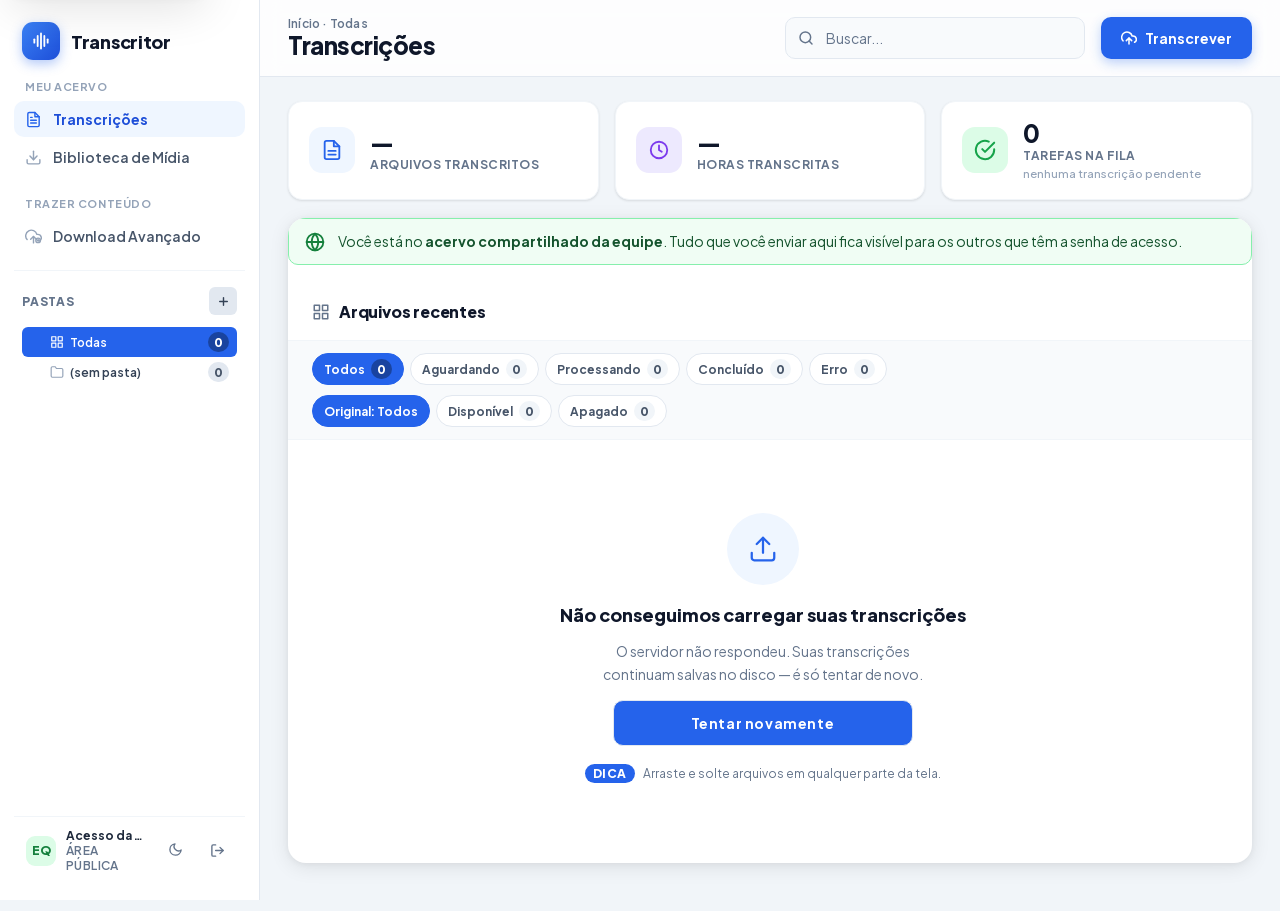
==== commit 7426fc44: "refactor(ui): hierarquia visual do Armazenamento e opções de Assinaturas ARMAZENAMENTO. A tela tinha" ====
--- a/index.html
+++ b/index.html
@@ -60,6 +60,10 @@
         Redes Sociais
       </button>
       <div class="nav-group-label group-empty-for-public" aria-hidden="true">Ferramentas</div>
+      <button type="button" id="main-tab-storage" class="app-nav-item admin-only" role="tab" aria-selected="false" aria-controls="card-storage" tabindex="-1" onclick="switchMainTab('storage')" onkeydown="onTablistKey(event, 'main')">
+        <svg width="17" height="17" viewBox="0 0 24 24" fill="none" stroke="currentColor" stroke-width="2" stroke-linecap="round" stroke-linejoin="round" aria-hidden="true"><ellipse cx="12" cy="5" rx="9" ry="3"/><path d="M21 12c0 1.66-4 3-9 3s-9-1.34-9-3"/><path d="M3 5v14c0 1.66 4 3 9 3s9-1.34 9-3V5"/></svg>
+        Armazenamento
+      </button>
       <button type="button" id="main-tab-compress" class="app-nav-item admin-only" role="tab" aria-selected="false" aria-controls="card-compress" tabindex="-1" onclick="switchMainTab('compress')" onkeydown="onTablistKey(event, 'main')">
         <svg width="17" height="17" viewBox="0 0 24 24" fill="none" stroke="currentColor" stroke-width="2" stroke-linecap="round" stroke-linejoin="round" aria-hidden="true"><polyline points="4 14 10 14 10 20"/><polyline points="20 10 14 10 14 4"/><line x1="14" y1="10" x2="21" y2="3"/><line x1="3" y1="21" x2="10" y2="14"/></svg>
         Comprimir Vídeo
@@ -612,6 +616,35 @@
     </div>
   </div><!-- /#card-social -->
 
+    <!-- Armazenamento: o que ocupa disco e como liberar -->
+    <div class="card" id="card-storage" style="display:none;" role="tabpanel" aria-labelledby="main-tab-storage">
+      <div class="card-header">
+        <div class="card-title">
+          <svg width="18" height="18" viewBox="0 0 24 24" fill="none" stroke="currentColor" stroke-width="2" stroke-linecap="round" stroke-linejoin="round" aria-hidden="true"><ellipse cx="12" cy="5" rx="9" ry="3"/><path d="M21 12c0 1.66-4 3-9 3s-9-1.34-9-3"/><path d="M3 5v14c0 1.66 4 3 9 3s9-1.34 9-3V5"/></svg>
+          Armazenamento
+        </div>
+      </div>
+
+      <div class="storage-body">
+        <div class="pub-msg" id="storage-msg" role="status" aria-live="polite"></div>
+
+        <div class="storage-summary" id="storage-summary">
+          <div class="storage-skeleton">Somando o que está guardado…</div>
+        </div>
+
+        <div id="storage-cats" class="storage-cats"></div>
+
+        <section id="storage-sobras-wrap" class="storage-sobras" style="display:none">
+          <h3 class="storage-sec-title">Arquivos que não deveriam estar aqui</h3>
+          <p class="storage-sec-hint">
+            Sobras que ninguém criou de propósito — cópias que o iCloud faz ao
+            sincronizar e backups antigos. Confira antes de apagar.
+          </p>
+          <div id="storage-sobras" class="subs-list"></div>
+        </section>
+      </div>
+    </div><!-- /#card-storage -->
+
     <!-- Comprimir: arrasta um arquivo do computador e recebe ele menor -->
     <div class="card" id="card-compress" style="display:none;" role="tabpanel" aria-labelledby="main-tab-compress">
       <div class="card-header">
@@ -683,6 +716,7 @@
           <div class="pub-msg" id="subs-msg" role="status" aria-live="polite"></div>
 
           <div class="subs-form">
+            <div class="subs-form-top">
             <div class="field">
               <label class="field-label" for="subs-platform">Rede</label>
               <select id="subs-platform" class="select">
@@ -702,10 +736,14 @@
                 No Instagram, TikTok e Facebook, basta o @perfil.
               </small>
             </div>
+            </div><!-- /subs-form-top -->
 
             <details class="subs-more">
               <summary>Mais opções</summary>
               <div class="subs-more-body">
+                <div class="subs-opt-group">
+                  <div class="subs-opt-legend">Comportamento</div>
+                  <div class="subs-opt-grid">
                 <div class="field">
                   <label class="field-label" for="subs-auto">O que fazer com o conteúdo novo</label>
                   <select id="subs-auto" class="select">
@@ -732,6 +770,12 @@
                     <option value="10">10 itens</option>
                   </select>
                 </div>
+                  </div>
+                </div>
+
+                <div class="subs-opt-group">
+                  <div class="subs-opt-legend">Transcrição</div>
+                  <div class="subs-opt-grid">
                 <div class="field">
                   <label class="field-label" for="subs-model">Modelo de transcrição</label>
                   <select id="subs-model" class="select">
@@ -750,6 +794,12 @@
                     <option value="auto">Detectar</option>
                   </select>
                 </div>
+                  </div>
+                </div>
+
+                <div class="subs-opt-group">
+                  <div class="subs-opt-legend">Organização</div>
+                  <div class="subs-opt-grid">
                 <div class="field">
                   <label class="field-label" for="subs-folder">Pasta de destino <span class="field-optional">(opcional)</span></label>
                   <input type="text" id="subs-folder" class="input" placeholder="deixe vazio para a raiz" spellcheck="false" />
@@ -757,6 +807,8 @@
                 <div class="field">
                   <label class="field-label" for="subs-label">Nome na lista <span class="field-optional">(opcional)</span></label>
                   <input type="text" id="subs-label" class="input" placeholder="usa o endereço do canal" />
+                </div>
+                  </div>
                 </div>
               </div>
             </details>
@@ -873,6 +925,7 @@
         </div>
       </div>
 
+      <div class="adv-options">
       <div class="toggle-row">
         <div class="toggle-info">
           <div class="toggle-label">Baixar playlist inteira</div>
@@ -933,6 +986,8 @@
           <span class="switch-thumb"></span>
         </label>
       </div>
+      </div><!-- /adv-options -->
+
 
       <button type="button" class="btn btn-primary-lg" id="adv-download-btn" onclick="submitAdvancedDownload()">
         <svg width="16" height="16" viewBox="0 0 24 24" fill="none" stroke="currentColor" stroke-width="2.5" stroke-linecap="round" stroke-linejoin="round" aria-hidden="true"><polyline points="16 16 12 12 8 16"/><line x1="12" y1="12" x2="12" y2="21"/><path d="M20.39 18.39A5 5 0 0 0 18 9h-1.26A8 8 0 1 0 3 16.3"/></svg>
--- a/static/style.css
+++ b/static/style.css
@@ -2189,17 +2189,11 @@
    O certo é limitar o CARD e centralizá-lo: o bloco fica proporcional e
    não sobra buraco. Cards com tabela (Transcrições, Mídia) continuam em
    largura total, porque ali a largura é útil. */
-#card-advanced,
-#card-subs,
-#card-compress {
-  /* width:100% é obrigatório aqui: .app-main é flex column, e num flex item
-     o margin-inline:auto faz a caixa encolher para o tamanho do conteúdo
-     (shrink-to-fit) em vez de usar o max-width. Sem isto cada card ficava
-     com uma largura diferente, conforme o texto que tivesse dentro. */
-  width: 100%;
-  max-width: 860px;
-  margin-inline: auto;
-}
+/* Os cards de formulário usam a MESMA largura de todos os outros cards do
+   sistema (Transcrições, Biblioteca, Redes Sociais). A tentativa anterior de
+   limitá-los em 860px resolvia o vazio à direita mas criava algo pior: um
+   card visivelmente menor que os demais, fora do padrão. O vazio se resolve
+   distribuindo o conteúdo, não encolhendo a caixa. */
 
 /* Texto corrido continua com largura de leitura (45–75 caracteres),
    mesmo com o card mais largo. */
@@ -2244,3 +2238,180 @@
     padding-left: 0; padding-top: 18px;
   }
 }
+
+/* ── Conteúdo dos cards de formulário em largura total ───────────
+   Com o card na largura do sistema (~1100px), o conteúdo precisa ocupar o
+   espaço em vez de deixar metade vazia. */
+
+/* Campos curtos lado a lado; o campo de URL fica sozinho, porque link é
+   longo e cortar atrapalha a conferência. */
+@media (min-width: 1000px) {
+  .adv-dl-grid { grid-template-columns: repeat(3, 1fr); gap: 16px 20px; }
+
+  /* Os quatro interruptores em 2x2 em vez de uma pilha estreita. */
+  .adv-options {
+    display: grid;
+    grid-template-columns: 1fr 1fr;
+    gap: 4px 32px;
+  }
+}
+
+/* Assinaturas: Rede e Endereço são a mesma informação (que canal seguir),
+   então podem dividir a linha — a regra de coluna única vale para campos
+   independentes. O resto continua embaixo, em coluna. */
+@media (min-width: 860px) {
+  .subs-form-top {
+    display: grid;
+    grid-template-columns: 220px 1fr;
+    gap: 16px;
+    align-items: start;
+  }
+}
+
+/* ── Assinaturas: opções em grade que se adapta sozinha ──────────
+   Sete selects empilhados num card de 1100px desperdiçavam a largura e
+   obrigavam a rolar. A regra de coluna única vale para formulário de
+   preenchimento sequencial; aqui são CONFIGURAÇÕES, com valor padrão já
+   definido, que a pessoa só ajusta se quiser — grade é o formato certo.
+
+   auto-fit + minmax faz o número de colunas seguir o espaço real (3 em tela
+   larga, 2 em média, 1 no celular) sem depender de breakpoint fixo: o mesmo
+   bloco funciona dentro do card estreito ou largo. */
+.subs-opt-grid {
+  display: grid;
+  grid-template-columns: repeat(auto-fit, minmax(230px, 1fr));
+  gap: 14px 20px;
+}
+.subs-opt-grid .field { display: flex; flex-direction: column; gap: 6px; min-width: 0; }
+
+.subs-opt-group + .subs-opt-group { margin-top: 18px; }
+
+/* Rótulo do grupo: separa os três assuntos sem precisar de borda em cada um. */
+.subs-opt-legend {
+  font-size: 11px; font-weight: 700; letter-spacing: .05em;
+  text-transform: uppercase; color: var(--slate-400);
+  margin-bottom: 8px; padding-bottom: 6px;
+  border-bottom: 1px solid var(--border);
+}
+
+/* ── Armazenamento ───────────────────────────────────────────────
+   Três decisões que governam esta tela:
+
+   1. O resumo usa os MESMOS .stat-card do topo do app. Não havia razão para
+      inventar outro jeito de mostrar dois números.
+   2. As categorias são uma LISTA com colunas alinhadas (nome | tamanho |
+      ações) e divisória entre linhas — antes cada bloco flutuava solto e o
+      botão encostava na barra de progresso.
+   3. Um nível de ênfase por linha: o tamanho é o dado que importa, então é
+      ele que recebe peso; nome em 14px, descrição em 12px cinza. */
+.storage-body { padding: 22px 24px 26px; display: flex; flex-direction: column; gap: 22px; }
+
+.storage-summary { display: grid; grid-template-columns: repeat(auto-fit, minmax(240px, 1fr)); gap: 14px; }
+.stat-sub { font-size: 11.5px; color: var(--slate-400); margin-top: 2px; }
+
+/* Cabeçalho da lista: dá nome às colunas e ancora o alinhamento. */
+.storage-list-head,
+.storage-row {
+  display: grid;
+  grid-template-columns: 1fr 132px 210px;   /* 210px cabe 'Ver itens' + 'Limpar' na mesma linha */
+  gap: 20px;
+  align-items: start;
+}
+.storage-list-head {
+  padding: 0 4px 8px;
+  border-bottom: 1px solid var(--border);
+  font-size: 11px; font-weight: 700; letter-spacing: .05em;
+  text-transform: uppercase; color: var(--slate-400);
+}
+.storage-list-head span:nth-child(2) { text-align: right; }
+.storage-list-head span:nth-child(3) { text-align: right; }
+
+.storage-cats { display: block; }
+
+.storage-row {
+  padding: 16px 4px;
+  border-bottom: 1px solid var(--slate-100);
+}
+.storage-row:last-of-type { border-bottom: 0; }
+.storage-row:hover { background: var(--slate-50, #f8fafc); }
+
+.storage-row-title {
+  display: flex; align-items: center; gap: 8px; flex-wrap: wrap;
+  font-size: 14px; font-weight: 650; color: var(--slate-900);
+}
+.storage-row-desc {
+  margin-top: 3px; font-size: 12px; line-height: 1.5;
+  color: var(--slate-500); max-width: 62ch;
+}
+
+/* Selo discreto: informação de apoio não compete com o título. */
+.tag-soft {
+  font-size: 10.5px; font-weight: 700; letter-spacing: .02em;
+  padding: 2px 7px; border-radius: 999px;
+  background: var(--slate-100); color: var(--slate-500);
+}
+
+.storage-bar {
+  margin-top: 10px; height: 5px; border-radius: 999px;
+  background: var(--slate-100); overflow: hidden; max-width: 520px;
+}
+.storage-bar-fill { height: 100%; background: var(--blue); border-radius: 999px; }
+
+/* Números à direita e com tabular-nums: a coluna fica alinhada de verdade. */
+.storage-row-size { text-align: right; }
+.storage-size-num {
+  font-size: 15px; font-weight: 700; color: var(--slate-900);
+  font-variant-numeric: tabular-nums; letter-spacing: -0.2px;
+}
+.storage-size-sub { font-size: 11.5px; color: var(--slate-500); margin-top: 1px; }
+
+.storage-row-acts { display: flex; gap: 8px; justify-content: flex-end; align-items: flex-start; }
+.storage-row-acts .btn { white-space: nowrap; }
+
+/* O painel de itens ocupa a linha inteira, abaixo das três colunas. */
+.storage-row-body {
+  grid-column: 1 / -1;
+  margin-top: 14px; padding: 14px 16px;
+  background: var(--slate-50, #f8fafc);
+  border: 1px solid var(--border); border-radius: 10px;
+}
+
+.storage-items {
+  display: flex; flex-direction: column; gap: 2px;
+  max-height: 360px; overflow-y: auto; overscroll-behavior: contain;
+}
+.storage-item {
+  display: flex; align-items: center; gap: 10px;
+  padding: 8px 10px; border-radius: 8px; cursor: pointer;
+  font-size: 13px; min-height: 40px; background: var(--surface);
+}
+.storage-item:hover { background: var(--blue-50); }
+.storage-item.is-busy { opacity: .55; cursor: not-allowed; }
+.storage-item-name { flex: 1; min-width: 0; overflow: hidden; text-overflow: ellipsis; white-space: nowrap; color: var(--slate-800); }
+.storage-item-det { color: var(--slate-500); font-size: 11.5px; }
+.storage-item-size { font-variant-numeric: tabular-nums; color: var(--slate-600); flex-shrink: 0; }
+
+.storage-item-actions {
+  display: flex; gap: 8px; margin-top: 12px; flex-wrap: wrap;
+  padding-top: 12px; border-top: 1px solid var(--border);
+}
+
+.storage-sec-title { margin: 0; font-size: 14px; font-weight: 700; color: var(--slate-900); }
+.storage-sec-hint { margin: 4px 0 12px; font-size: 12px; line-height: 1.5; color: var(--slate-500); max-width: 62ch; }
+.storage-sobras {
+  border: 1px solid var(--warn-bd, #fde68a); background: var(--warn-bg, #fffbeb);
+  border-radius: 12px; padding: 18px;
+}
+.storage-skeleton { padding: 14px; font-size: 13px; color: var(--slate-500); }
+
+/* Abaixo de 860px a grade vira empilhada: três colunas espremidas seriam
+   ilegíveis, e o tamanho passa a ficar junto do nome. */
+@media (max-width: 860px) {
+  .storage-body { padding: 16px; }
+  .storage-list-head { display: none; }
+  .storage-row { grid-template-columns: 1fr auto; gap: 10px; }
+  .storage-row-main { grid-column: 1 / -1; order: 1; }
+  .storage-row-size { grid-column: 1; order: 2; text-align: left; }
+  .storage-row-acts { grid-column: 2; order: 3; align-items: center; }
+  .storage-item { min-height: 48px; }
+}
